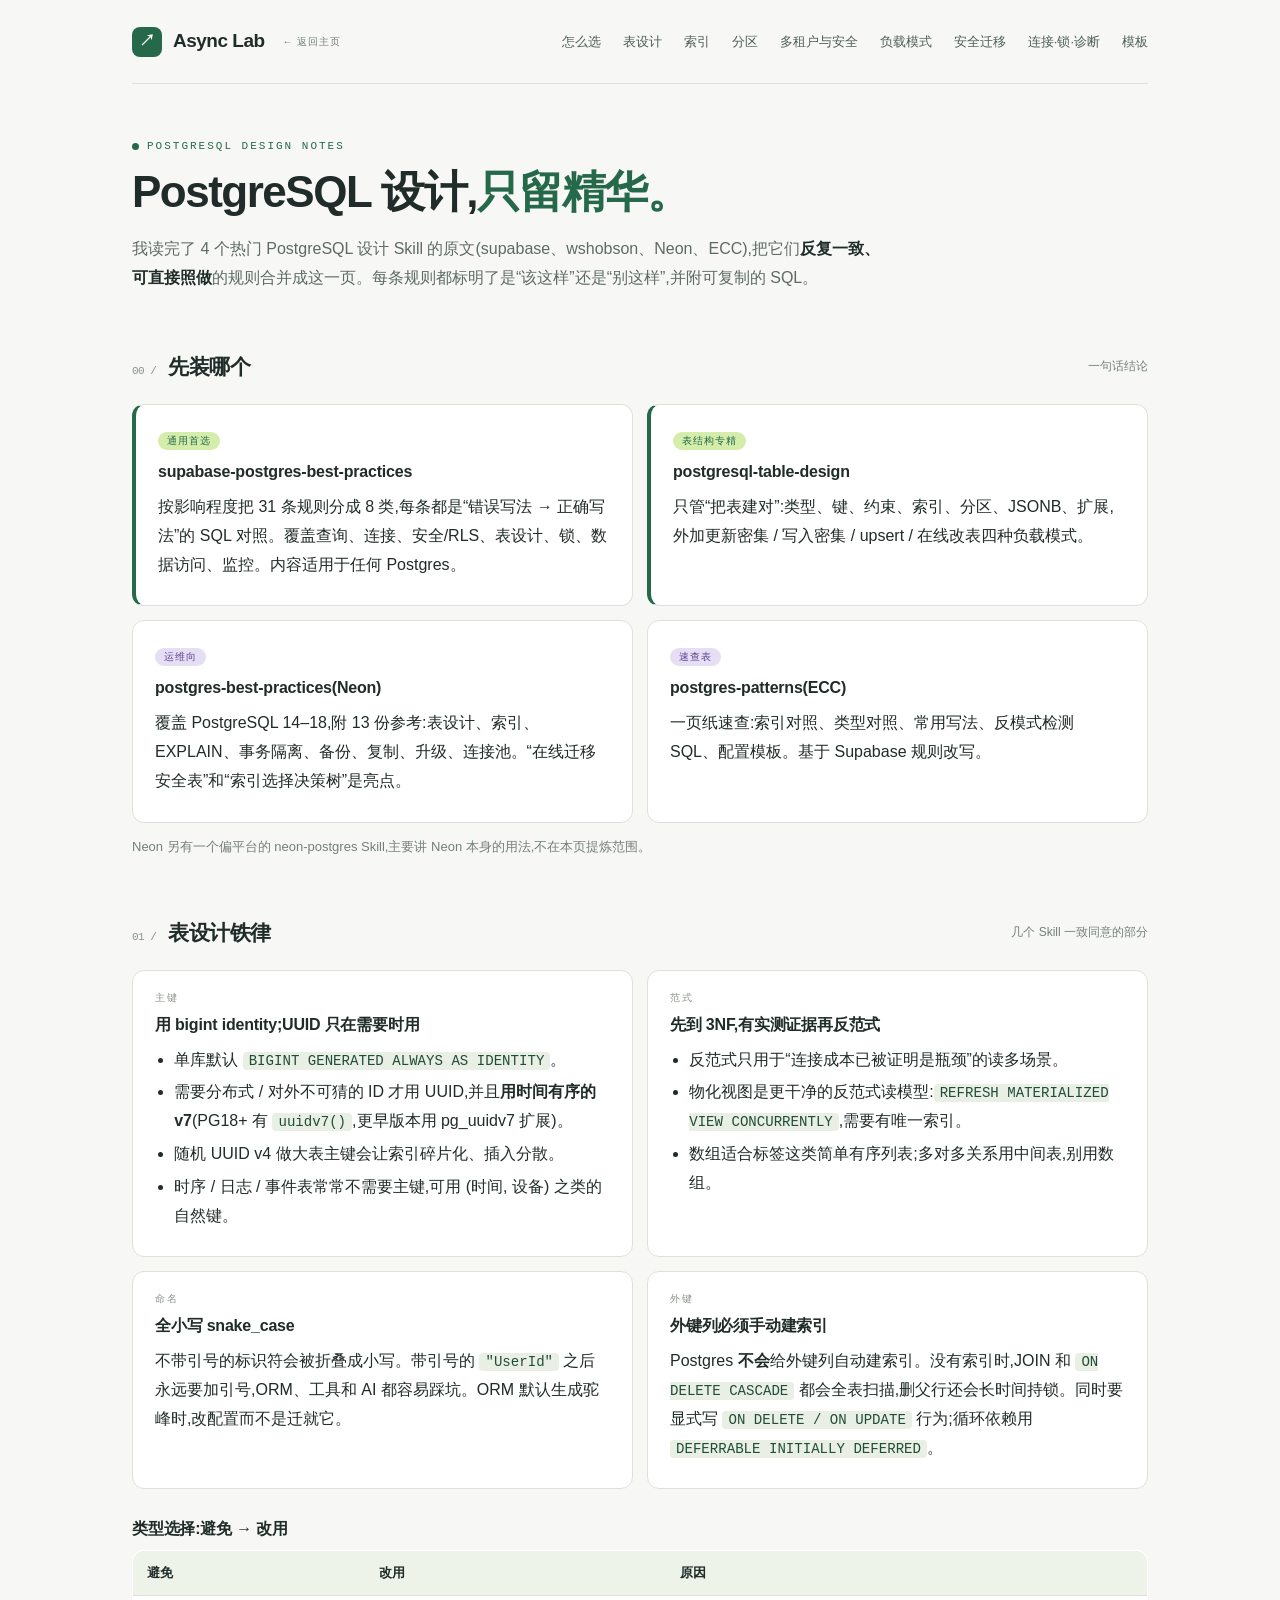
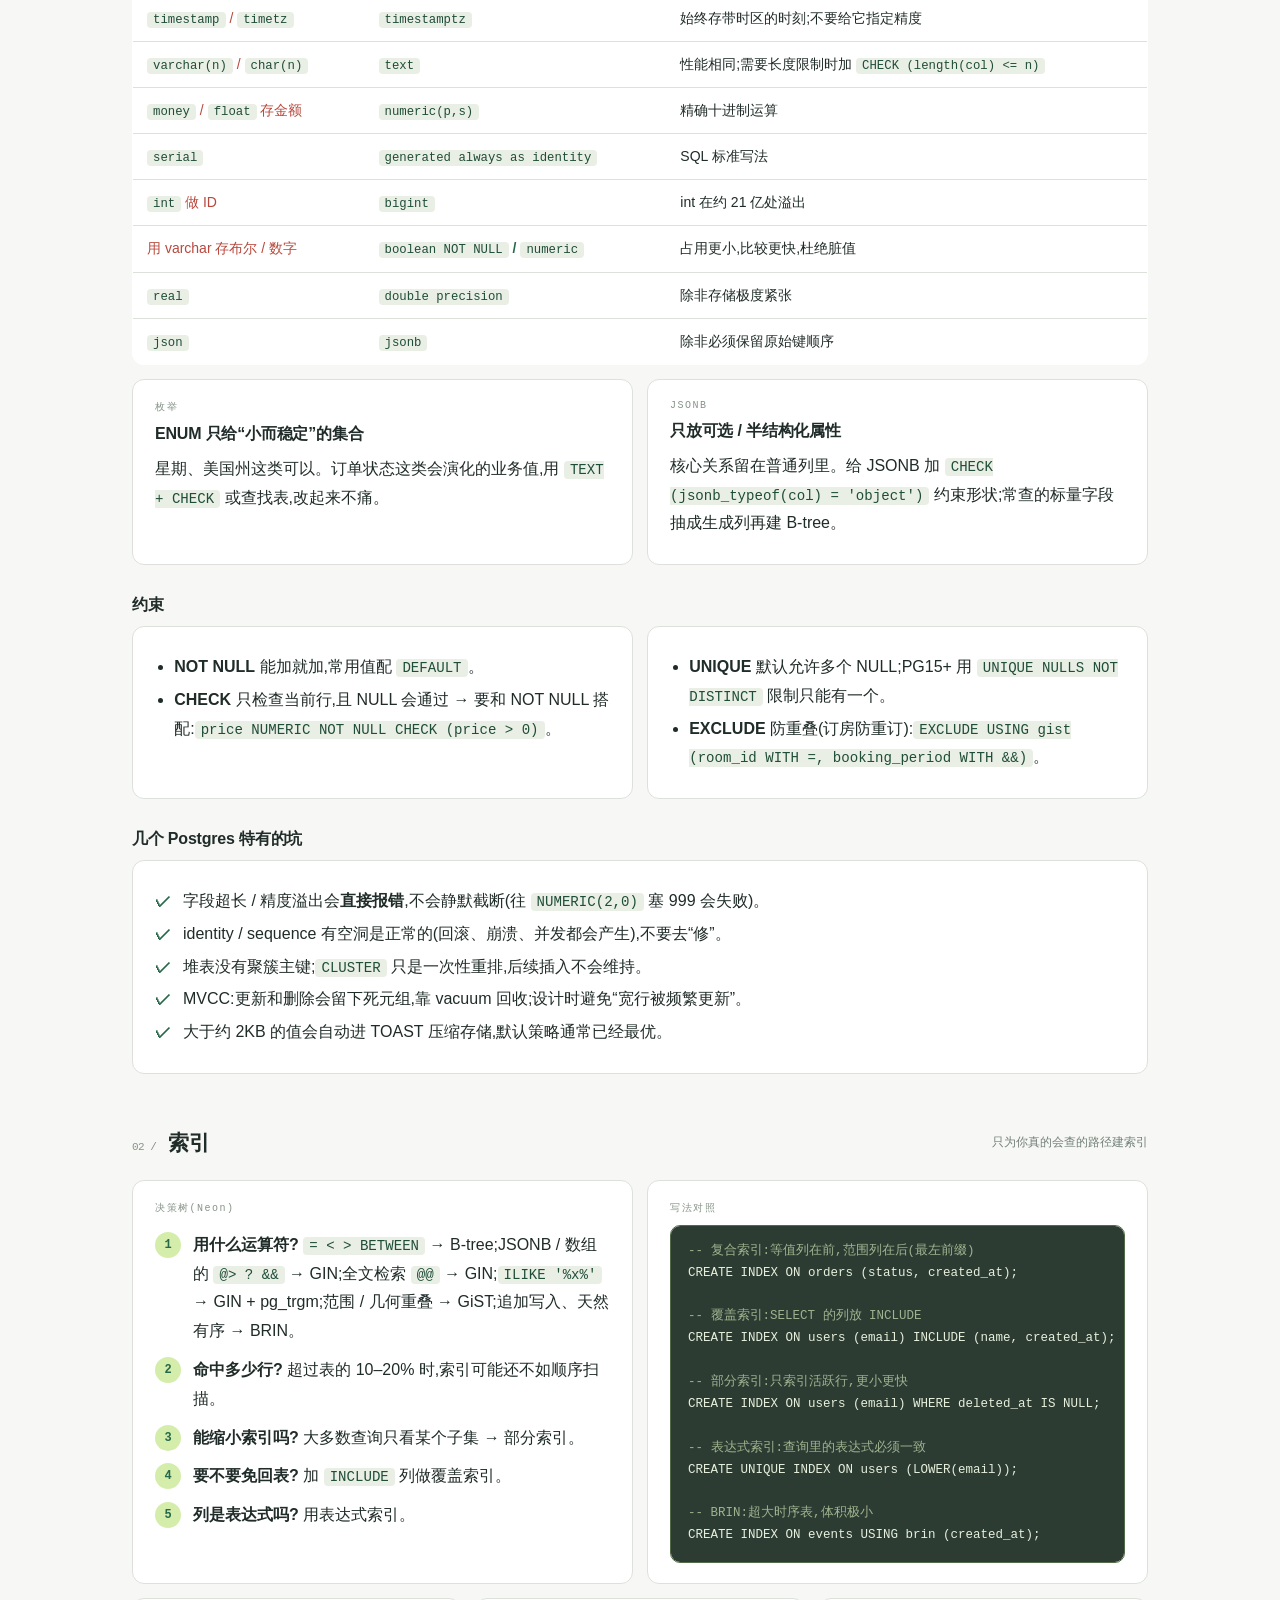
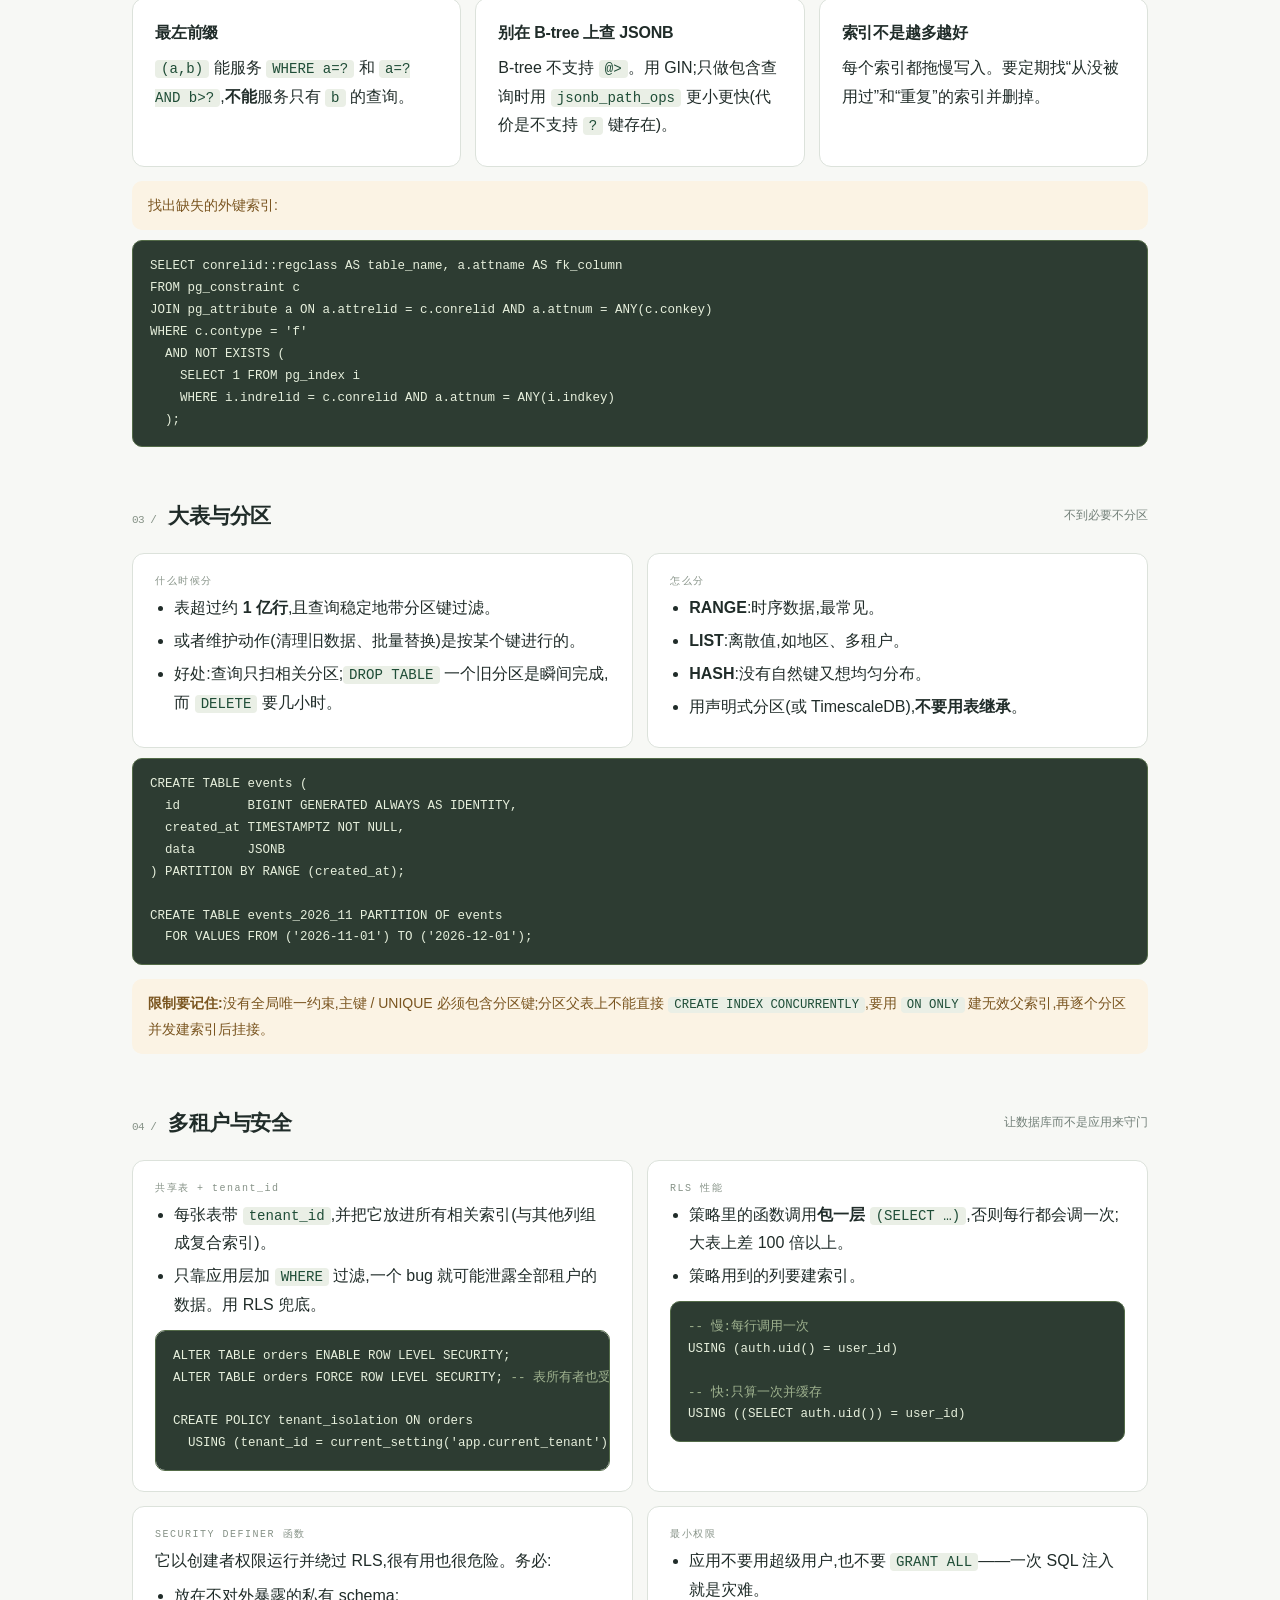
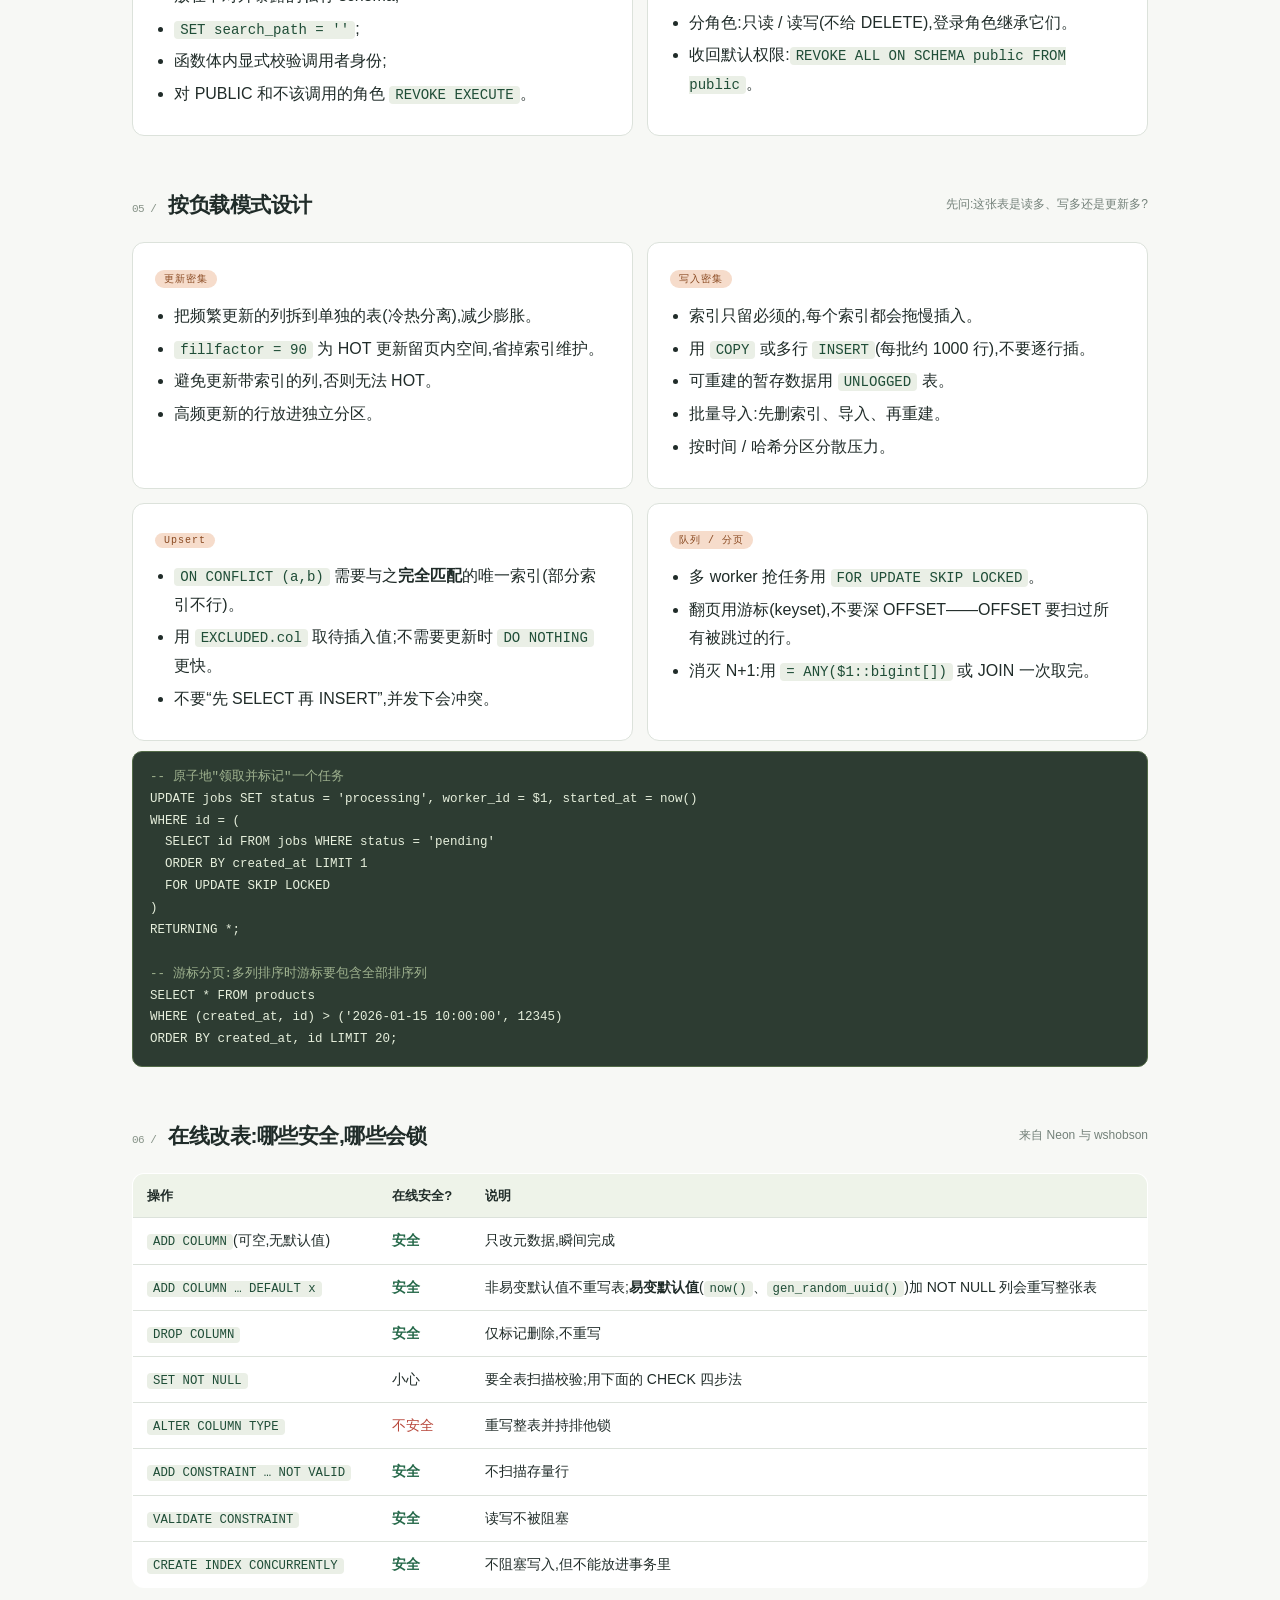
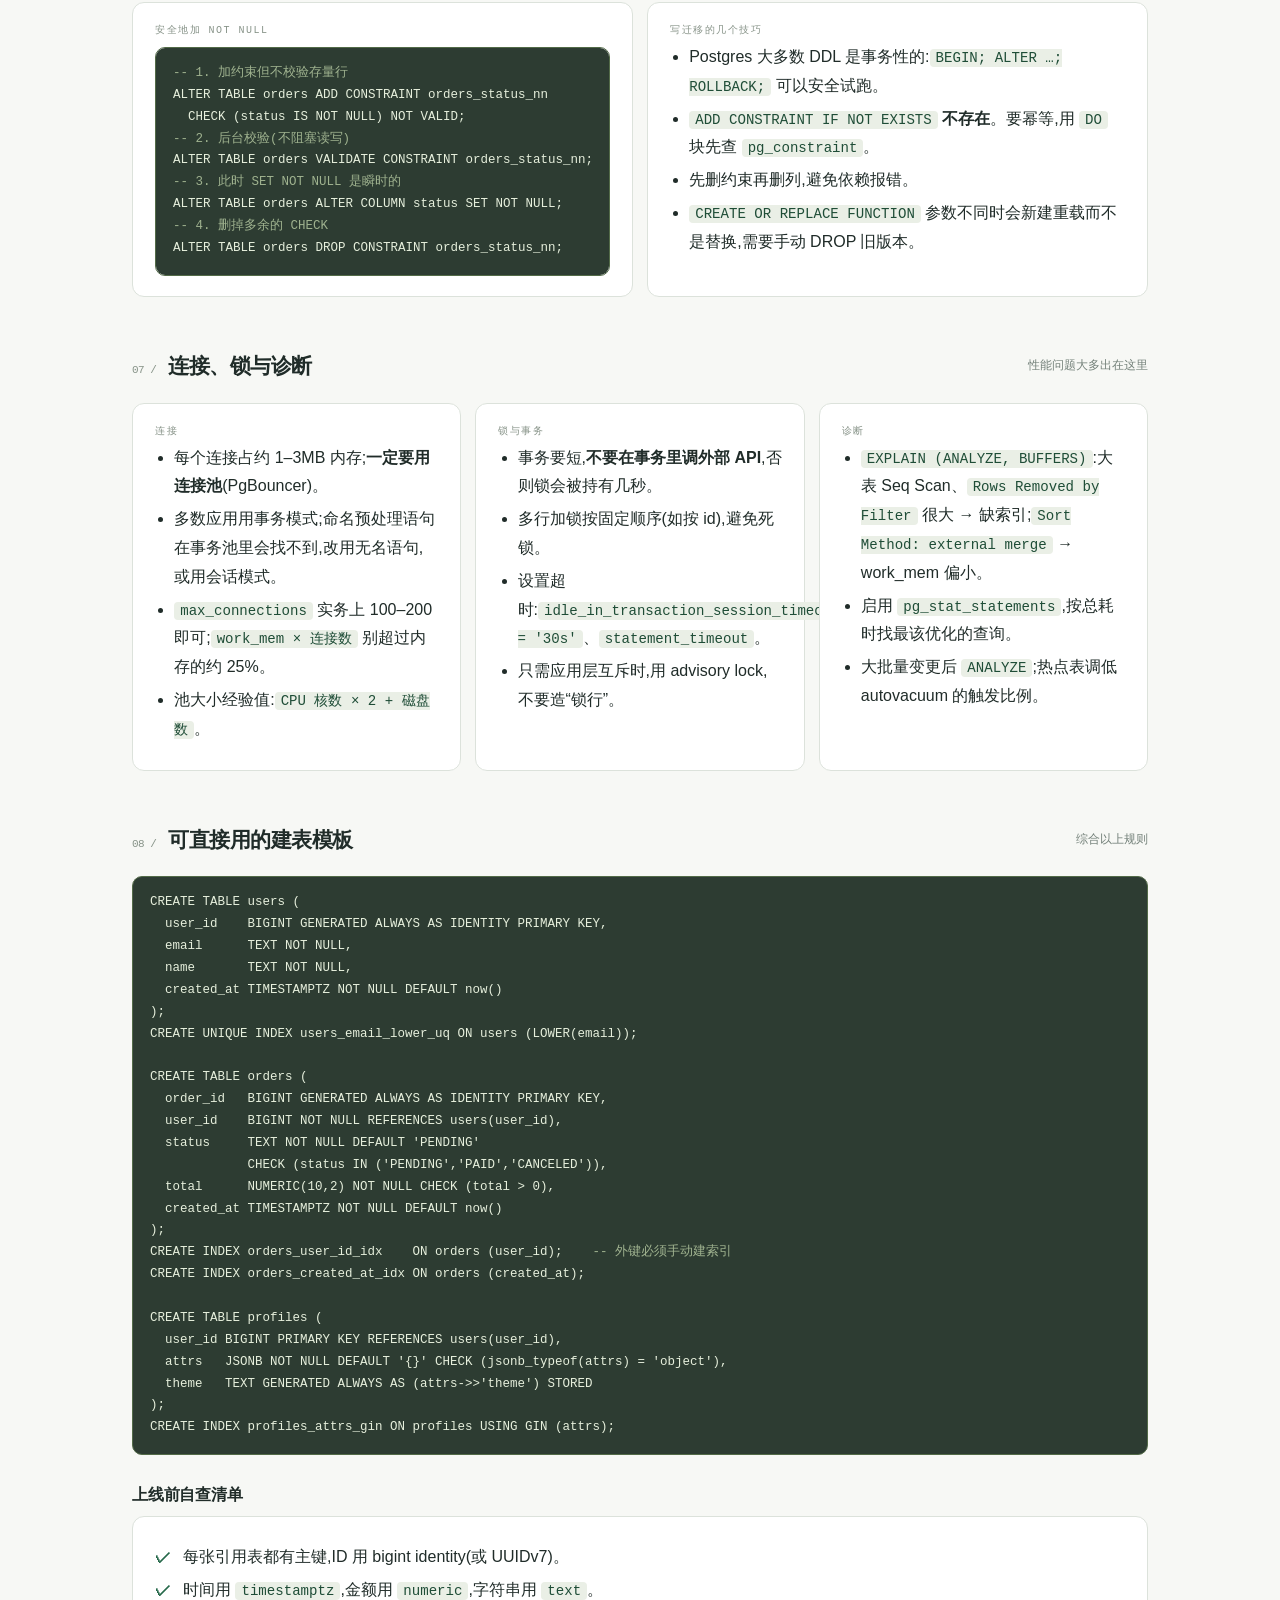
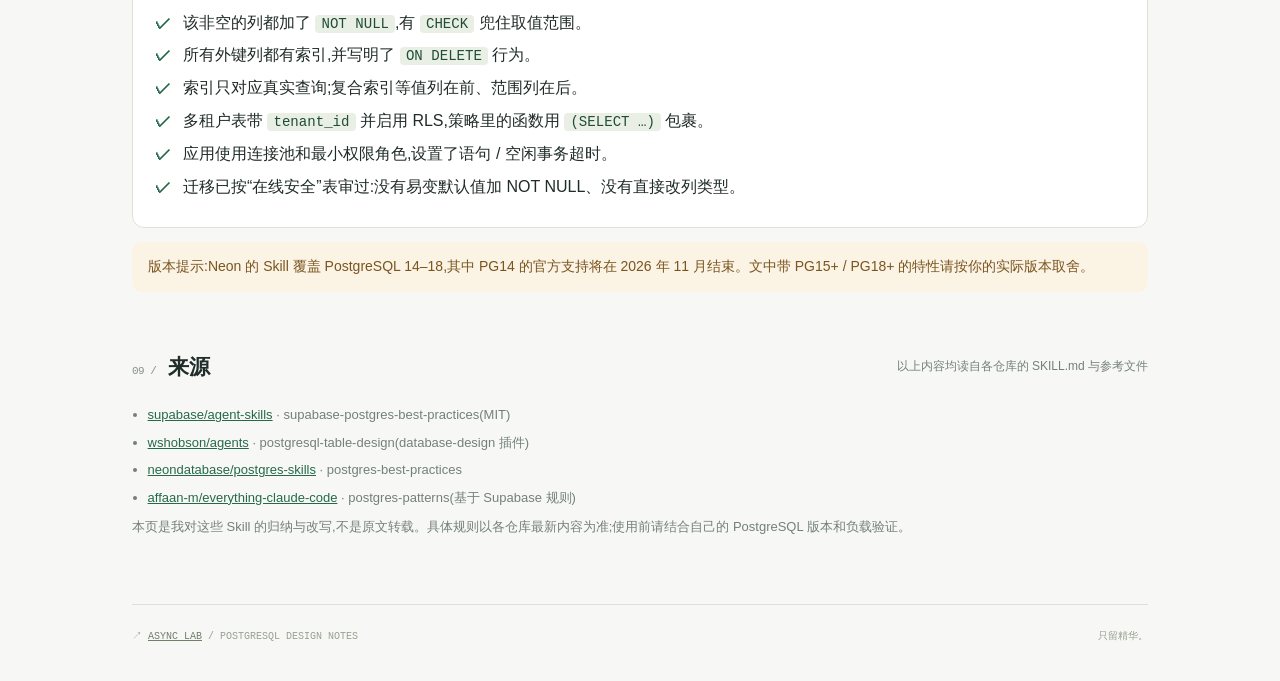
==== postgres-skills/index.html @ 3bff87a0 "Add PostgreSQL design notes page New static page at /postgres-skills/ distilling the rules from popu" ====
<!DOCTYPE html>
<html lang="zh-CN">
<head>
<meta charset="UTF-8"><meta name="viewport" content="width=device-width,initial-scale=1">
<title>PostgreSQL 设计精华 — 从 4 个热门 Skill 里提炼</title>
<meta name="description" content="读完 supabase、wshobson、Neon、ECC 的 PostgreSQL 设计 Skill 原文后提炼的精华:类型、键、约束、索引、分区、多租户、安全迁移与诊断。">
<style>
:root{--bg:#f7f8f5;--ink:#202c29;--muted:#738079;--line:#dce2db;--green:#26694a;--lime:#d5edaa;--orange:#d7814f;--purple:#9275c1;--red:#b8483c;--card:#fff;--code:#2d3c32;--mono:ui-monospace,SFMono-Regular,Consolas,monospace}
*{box-sizing:border-box}
html{scroll-behavior:smooth}
body{margin:0;background:var(--bg);color:var(--ink);font-family:Inter,-apple-system,BlinkMacSystemFont,"PingFang SC","Microsoft YaHei",sans-serif;line-height:1.8}
a{color:inherit}
.shell{max-width:1080px;margin:auto;padding:0 32px}
header{height:84px;display:flex;align-items:center;justify-content:space-between;gap:16px;border-bottom:1px solid var(--line)}
.brand{display:flex;align-items:center;gap:11px;font-size:19px;font-weight:750;letter-spacing:-.5px;text-decoration:none}
.mark{display:inline-grid;place-items:center;width:30px;height:30px;border-radius:8px;background:var(--green);color:#fff;font-size:16px}
.brand small{font-size:10px;letter-spacing:1px;color:var(--muted);font-weight:500;margin-left:7px}
nav{display:flex;gap:22px;font-size:13px;flex-wrap:wrap}
nav a{text-decoration:none;color:#4f5d56}
nav a:hover{color:var(--green)}
.hero{padding:56px 0 36px}
.eyebrow{font:11px var(--mono);letter-spacing:2px;color:var(--green);display:flex;gap:8px;align-items:center}
.dot{width:7px;height:7px;border-radius:50%;background:var(--green)}
h1{font-size:44px;line-height:1.2;letter-spacing:-1.5px;margin:14px 0 16px}
h1 em{font-style:normal;color:var(--green)}
.lead{max-width:760px;color:#5d6b63;font-size:16px;margin:0}
.lead strong{color:var(--ink)}
section{padding:20px 0 30px;scroll-margin-top:20px}
.section-head{display:flex;align-items:center;justify-content:space-between;gap:15px;margin-bottom:18px;flex-wrap:wrap}
.section-head h2{font-size:21px;letter-spacing:-.5px;margin:0}
.section-head h2 span{font:11px var(--mono);color:#879388;margin-right:12px}
.section-head>span{color:var(--muted);font-size:12px}
h3{font-size:16px;margin:0 0 6px;letter-spacing:-.2px}
p{margin:6px 0}
ul{margin:6px 0;padding-left:1.2em}
li{margin:4px 0}
code{font:0.88em var(--mono);background:#eaefe6;padding:1px 6px;border-radius:4px;color:#1f4d37}
pre{margin:10px 0 0;padding:15px 17px;background:var(--code);color:#e6efdc;border-radius:10px;overflow-x:auto;font:12.5px/1.75 var(--mono);border:1px solid #536b48}
pre code{background:none;color:inherit;padding:0;font:inherit}
pre .c{color:#9fb28f}
.grid{display:grid;gap:14px}
.g2{grid-template-columns:repeat(2,minmax(0,1fr))}
.g3{grid-template-columns:repeat(3,minmax(0,1fr))}
.card{background:var(--card);border:1px solid var(--line);border-radius:12px;padding:20px 22px;min-width:0}
.card.pick{border-left:4px solid var(--green)}
.tag{display:inline-block;font:10px var(--mono);letter-spacing:1px;color:var(--green);background:var(--lime);padding:2px 9px;border-radius:99px;margin-bottom:8px}
.tag.warn{background:#f6dccb;color:#8a4a22}
.tag.violet{background:#e6def4;color:#5d4590}
.idx{font:10px var(--mono);letter-spacing:1.5px;color:#879388;display:block;margin-bottom:6px}
.takeaway{background:var(--green);color:#f1f8e8;border-radius:12px;padding:20px 24px;margin-top:16px}
.takeaway strong{color:var(--lime)}
.takeaway p{margin:4px 0 0}
.scroll{overflow-x:auto}
table{width:100%;border-collapse:collapse;font-size:14px;background:var(--card);border:1px solid var(--line);border-radius:12px;overflow:hidden}
th,td{padding:10px 14px;text-align:left;border-bottom:1px solid var(--line);vertical-align:top}
th{background:#eef3e9;font-weight:600;font-size:13px}
tr:last-child td{border-bottom:none}
td.bad{color:var(--red)}
td.good{color:var(--green);font-weight:600}
.pair{display:grid;grid-template-columns:1fr 1fr;gap:12px;margin-top:8px}
.pair pre{margin:0}
.pair .bad pre{border-color:#8c4b43}
.pair .lab{font:11px var(--mono);letter-spacing:1px;margin-bottom:6px}
.pair .bad .lab{color:var(--red)}
.pair .good .lab{color:var(--green)}
.note{background:#fbf3e4;color:#7a5520;border-radius:10px;padding:12px 16px;font-size:14px;margin-top:14px}
.steps{counter-reset:s;list-style:none;padding:0}
.steps li{counter-increment:s;position:relative;padding-left:38px;margin:10px 0}
.steps li::before{content:counter(s);position:absolute;left:0;top:1px;width:26px;height:26px;border-radius:50%;background:var(--lime);color:var(--green);font:600 12px/26px var(--mono);text-align:center}
.check{list-style:none;padding:0}
.check li{padding-left:28px;position:relative}
.check li::before{content:"✓";position:absolute;left:0;color:var(--green);font-weight:700}
.src{font-size:13px;color:var(--muted)}
.src a{color:var(--green)}
footer{border-top:1px solid var(--line);margin-top:30px;padding:23px 0 36px;display:flex;justify-content:space-between;gap:16px;flex-wrap:wrap;color:#98a08e;font:10px/1.7 var(--mono)}
footer a{color:#6f7f69}
@media(max-width:820px){
  .shell{padding:0 20px}
  .g2,.g3,.pair{grid-template-columns:1fr}
  h1{font-size:32px}
  header{height:auto;padding:16px 0;flex-direction:column;align-items:flex-start}
  .brand small{display:none}
}
@media(prefers-reduced-motion:reduce){html{scroll-behavior:auto}}
</style>
</head>
<body><div class="shell">

<header>
  <a class="brand" href="../"><span class="mark">↗</span> Async Lab <small>← 返回主页</small></a>
  <nav>
    <a href="#pick">怎么选</a><a href="#schema">表设计</a><a href="#index">索引</a><a href="#big">分区</a><a href="#secure">多租户与安全</a><a href="#workload">负载模式</a><a href="#migrate">安全迁移</a><a href="#ops">连接·锁·诊断</a><a href="#template">模板</a>
  </nav>
</header>

<main>
<div class="hero">
  <div class="eyebrow"><span class="dot"></span> POSTGRESQL DESIGN NOTES</div>
  <h1>PostgreSQL 设计,<em>只留精华。</em></h1>
  <p class="lead">我读完了 4 个热门 PostgreSQL 设计 Skill 的原文(supabase、wshobson、Neon、ECC),把它们<strong>反复一致、可直接照做</strong>的规则合并成这一页。每条规则都标明了是“该这样”还是“别这样”,并附可复制的 SQL。</p>
</div>

<section id="pick">
  <div class="section-head"><h2><span>00 /</span>先装哪个</h2><span>一句话结论</span></div>
  <div class="grid g2">
    <div class="card pick"><span class="tag">通用首选</span><h3>supabase-postgres-best-practices</h3><p>按影响程度把 31 条规则分成 8 类,每条都是“错误写法 → 正确写法”的 SQL 对照。覆盖查询、连接、安全/RLS、表设计、锁、数据访问、监控。内容适用于任何 Postgres。</p></div>
    <div class="card pick"><span class="tag">表结构专精</span><h3>postgresql-table-design</h3><p>只管“把表建对”:类型、键、约束、索引、分区、JSONB、扩展,外加更新密集 / 写入密集 / upsert / 在线改表四种负载模式。</p></div>
    <div class="card"><span class="tag violet">运维向</span><h3>postgres-best-practices(Neon)</h3><p>覆盖 PostgreSQL 14–18,附 13 份参考:表设计、索引、EXPLAIN、事务隔离、备份、复制、升级、连接池。“在线迁移安全表”和“索引选择决策树”是亮点。</p></div>
    <div class="card"><span class="tag violet">速查表</span><h3>postgres-patterns(ECC)</h3><p>一页纸速查:索引对照、类型对照、常用写法、反模式检测 SQL、配置模板。基于 Supabase 规则改写。</p></div>
  </div>
  <p class="src" style="margin-top:12px">Neon 另有一个偏平台的 neon-postgres Skill,主要讲 Neon 本身的用法,不在本页提炼范围。</p>
</section>

<section id="schema">
  <div class="section-head"><h2><span>01 /</span>表设计铁律</h2><span>几个 Skill 一致同意的部分</span></div>

  <div class="grid g2">
    <div class="card"><span class="idx">主键</span><h3>用 bigint identity;UUID 只在需要时用</h3>
      <ul>
        <li>单库默认 <code>BIGINT GENERATED ALWAYS AS IDENTITY</code>。</li>
        <li>需要分布式 / 对外不可猜的 ID 才用 UUID,并且<strong>用时间有序的 v7</strong>(PG18+ 有 <code>uuidv7()</code>,更早版本用 pg_uuidv7 扩展)。</li>
        <li>随机 UUID v4 做大表主键会让索引碎片化、插入分散。</li>
        <li>时序 / 日志 / 事件表常常不需要主键,可用 (时间, 设备) 之类的自然键。</li>
      </ul></div>
    <div class="card"><span class="idx">范式</span><h3>先到 3NF,有实测证据再反范式</h3>
      <ul>
        <li>反范式只用于“连接成本已被证明是瓶颈”的读多场景。</li>
        <li>物化视图是更干净的反范式读模型:<code>REFRESH MATERIALIZED VIEW CONCURRENTLY</code>,需要有唯一索引。</li>
        <li>数组适合标签这类简单有序列表;多对多关系用中间表,别用数组。</li>
      </ul></div>
    <div class="card"><span class="idx">命名</span><h3>全小写 snake_case</h3>
      <p>不带引号的标识符会被折叠成小写。带引号的 <code>"UserId"</code> 之后永远要加引号,ORM、工具和 AI 都容易踩坑。ORM 默认生成驼峰时,改配置而不是迁就它。</p></div>
    <div class="card"><span class="idx">外键</span><h3>外键列必须手动建索引</h3>
      <p>Postgres <strong>不会</strong>给外键列自动建索引。没有索引时,JOIN 和 <code>ON DELETE CASCADE</code> 都会全表扫描,删父行还会长时间持锁。同时要显式写 <code>ON DELETE / ON UPDATE</code> 行为;循环依赖用 <code>DEFERRABLE INITIALLY DEFERRED</code>。</p></div>
  </div>

  <h3 style="margin-top:26px">类型选择:避免 → 改用</h3>
  <div class="scroll"><table>
    <thead><tr><th>避免</th><th>改用</th><th>原因</th></tr></thead>
    <tbody>
      <tr><td class="bad"><code>timestamp</code> / <code>timetz</code></td><td class="good"><code>timestamptz</code></td><td>始终存带时区的时刻;不要给它指定精度</td></tr>
      <tr><td class="bad"><code>varchar(n)</code> / <code>char(n)</code></td><td class="good"><code>text</code></td><td>性能相同;需要长度限制时加 <code>CHECK (length(col) &lt;= n)</code></td></tr>
      <tr><td class="bad"><code>money</code> / <code>float</code> 存金额</td><td class="good"><code>numeric(p,s)</code></td><td>精确十进制运算</td></tr>
      <tr><td class="bad"><code>serial</code></td><td class="good"><code>generated always as identity</code></td><td>SQL 标准写法</td></tr>
      <tr><td class="bad"><code>int</code> 做 ID</td><td class="good"><code>bigint</code></td><td>int 在约 21 亿处溢出</td></tr>
      <tr><td class="bad">用 varchar 存布尔 / 数字</td><td class="good"><code>boolean NOT NULL</code> / <code>numeric</code></td><td>占用更小,比较更快,杜绝脏值</td></tr>
      <tr><td class="bad"><code>real</code></td><td class="good"><code>double precision</code></td><td>除非存储极度紧张</td></tr>
      <tr><td class="bad"><code>json</code></td><td class="good"><code>jsonb</code></td><td>除非必须保留原始键顺序</td></tr>
    </tbody>
  </table></div>

  <div class="grid g2" style="margin-top:14px">
    <div class="card"><span class="idx">枚举</span><h3>ENUM 只给“小而稳定”的集合</h3><p>星期、美国州这类可以。订单状态这类会演化的业务值,用 <code>TEXT + CHECK</code> 或查找表,改起来不痛。</p></div>
    <div class="card"><span class="idx">JSONB</span><h3>只放可选 / 半结构化属性</h3><p>核心关系留在普通列里。给 JSONB 加 <code>CHECK (jsonb_typeof(col) = 'object')</code> 约束形状;常查的标量字段抽成生成列再建 B-tree。</p></div>
  </div>

  <h3 style="margin-top:26px">约束</h3>
  <div class="grid g2">
    <div class="card"><ul>
      <li><strong>NOT NULL</strong> 能加就加,常用值配 <code>DEFAULT</code>。</li>
      <li><strong>CHECK</strong> 只检查当前行,且 NULL 会通过 → 要和 NOT NULL 搭配:<code>price NUMERIC NOT NULL CHECK (price &gt; 0)</code>。</li>
    </ul></div>
    <div class="card"><ul>
      <li><strong>UNIQUE</strong> 默认允许多个 NULL;PG15+ 用 <code>UNIQUE NULLS NOT DISTINCT</code> 限制只能有一个。</li>
      <li><strong>EXCLUDE</strong> 防重叠(订房防重订):<code>EXCLUDE USING gist (room_id WITH =, booking_period WITH &amp;&amp;)</code>。</li>
    </ul></div>
  </div>

  <h3 style="margin-top:26px">几个 Postgres 特有的坑</h3>
  <div class="card"><ul class="check">
    <li>字段超长 / 精度溢出会<strong>直接报错</strong>,不会静默截断(往 <code>NUMERIC(2,0)</code> 塞 999 会失败)。</li>
    <li>identity / sequence 有空洞是正常的(回滚、崩溃、并发都会产生),不要去“修”。</li>
    <li>堆表没有聚簇主键;<code>CLUSTER</code> 只是一次性重排,后续插入不会维持。</li>
    <li>MVCC:更新和删除会留下死元组,靠 vacuum 回收;设计时避免“宽行被频繁更新”。</li>
    <li>大于约 2KB 的值会自动进 TOAST 压缩存储,默认策略通常已经最优。</li>
  </ul></div>
</section>

<section id="index">
  <div class="section-head"><h2><span>02 /</span>索引</h2><span>只为你真的会查的路径建索引</span></div>

  <div class="grid g2">
    <div class="card"><span class="idx">决策树(Neon)</span>
      <ol class="steps">
        <li><strong>用什么运算符?</strong> <code>= &lt; &gt; BETWEEN</code> → B-tree;JSONB / 数组的 <code>@&gt; ? &amp;&amp;</code> → GIN;全文检索 <code>@@</code> → GIN;<code>ILIKE '%x%'</code> → GIN + pg_trgm;范围 / 几何重叠 → GiST;追加写入、天然有序 → BRIN。</li>
        <li><strong>命中多少行?</strong> 超过表的 10–20% 时,索引可能还不如顺序扫描。</li>
        <li><strong>能缩小索引吗?</strong> 大多数查询只看某个子集 → 部分索引。</li>
        <li><strong>要不要免回表?</strong> 加 <code>INCLUDE</code> 列做覆盖索引。</li>
        <li><strong>列是表达式吗?</strong> 用表达式索引。</li>
      </ol></div>
    <div class="card"><span class="idx">写法对照</span>
<pre><code><span class="c">-- 复合索引:等值列在前,范围列在后(最左前缀)</span>
CREATE INDEX ON orders (status, created_at);

<span class="c">-- 覆盖索引:SELECT 的列放 INCLUDE</span>
CREATE INDEX ON users (email) INCLUDE (name, created_at);

<span class="c">-- 部分索引:只索引活跃行,更小更快</span>
CREATE INDEX ON users (email) WHERE deleted_at IS NULL;

<span class="c">-- 表达式索引:查询里的表达式必须一致</span>
CREATE UNIQUE INDEX ON users (LOWER(email));

<span class="c">-- BRIN:超大时序表,体积极小</span>
CREATE INDEX ON events USING brin (created_at);</code></pre></div>
  </div>

  <div class="grid g3" style="margin-top:14px">
    <div class="card"><h3>最左前缀</h3><p><code>(a,b)</code> 能服务 <code>WHERE a=?</code> 和 <code>a=? AND b&gt;?</code>,<strong>不能</strong>服务只有 <code>b</code> 的查询。</p></div>
    <div class="card"><h3>别在 B-tree 上查 JSONB</h3><p>B-tree 不支持 <code>@&gt;</code>。用 GIN;只做包含查询时用 <code>jsonb_path_ops</code> 更小更快(代价是不支持 <code>?</code> 键存在)。</p></div>
    <div class="card"><h3>索引不是越多越好</h3><p>每个索引都拖慢写入。要定期找“从没被用过”和“重复”的索引并删掉。</p></div>
  </div>

  <p class="note" style="margin-top:14px">找出缺失的外键索引:</p>
<pre><code>SELECT conrelid::regclass AS table_name, a.attname AS fk_column
FROM pg_constraint c
JOIN pg_attribute a ON a.attrelid = c.conrelid AND a.attnum = ANY(c.conkey)
WHERE c.contype = 'f'
  AND NOT EXISTS (
    SELECT 1 FROM pg_index i
    WHERE i.indrelid = c.conrelid AND a.attnum = ANY(i.indkey)
  );</code></pre>
</section>

<section id="big">
  <div class="section-head"><h2><span>03 /</span>大表与分区</h2><span>不到必要不分区</span></div>
  <div class="grid g2">
    <div class="card"><span class="idx">什么时候分</span><ul>
      <li>表超过约 <strong>1 亿行</strong>,且查询稳定地带分区键过滤。</li>
      <li>或者维护动作(清理旧数据、批量替换)是按某个键进行的。</li>
      <li>好处:查询只扫相关分区;<code>DROP TABLE</code> 一个旧分区是瞬间完成,而 <code>DELETE</code> 要几小时。</li>
    </ul></div>
    <div class="card"><span class="idx">怎么分</span><ul>
      <li><strong>RANGE</strong>:时序数据,最常见。</li>
      <li><strong>LIST</strong>:离散值,如地区、多租户。</li>
      <li><strong>HASH</strong>:没有自然键又想均匀分布。</li>
      <li>用声明式分区(或 TimescaleDB),<strong>不要用表继承</strong>。</li>
    </ul></div>
  </div>
<pre><code>CREATE TABLE events (
  id         BIGINT GENERATED ALWAYS AS IDENTITY,
  created_at TIMESTAMPTZ NOT NULL,
  data       JSONB
) PARTITION BY RANGE (created_at);

CREATE TABLE events_2026_11 PARTITION OF events
  FOR VALUES FROM ('2026-11-01') TO ('2026-12-01');</code></pre>
  <div class="note"><strong>限制要记住:</strong>没有全局唯一约束,主键 / UNIQUE 必须包含分区键;分区父表上不能直接 <code>CREATE INDEX CONCURRENTLY</code>,要用 <code>ON ONLY</code> 建无效父索引,再逐个分区并发建索引后挂接。</div>
</section>

<section id="secure">
  <div class="section-head"><h2><span>04 /</span>多租户与安全</h2><span>让数据库而不是应用来守门</span></div>
  <div class="grid g2">
    <div class="card"><span class="idx">共享表 + tenant_id</span><ul>
      <li>每张表带 <code>tenant_id</code>,并把它放进所有相关索引(与其他列组成复合索引)。</li>
      <li>只靠应用层加 <code>WHERE</code> 过滤,一个 bug 就可能泄露全部租户的数据。用 RLS 兜底。</li>
    </ul>
<pre><code>ALTER TABLE orders ENABLE ROW LEVEL SECURITY;
ALTER TABLE orders FORCE ROW LEVEL SECURITY; <span class="c">-- 表所有者也受约束</span>

CREATE POLICY tenant_isolation ON orders
  USING (tenant_id = current_setting('app.current_tenant')::int);</code></pre></div>
    <div class="card"><span class="idx">RLS 性能</span><ul>
      <li>策略里的函数调用<strong>包一层 <code>(SELECT …)</code></strong>,否则每行都会调一次;大表上差 100 倍以上。</li>
      <li>策略用到的列要建索引。</li>
    </ul>
<pre><code><span class="c">-- 慢:每行调用一次</span>
USING (auth.uid() = user_id)

<span class="c">-- 快:只算一次并缓存</span>
USING ((SELECT auth.uid()) = user_id)</code></pre></div>
  </div>

  <div class="grid g2" style="margin-top:14px">
    <div class="card"><span class="idx">SECURITY DEFINER 函数</span><p>它以创建者权限运行并绕过 RLS,很有用也很危险。务必:</p><ul>
      <li>放在不对外暴露的私有 schema;</li>
      <li><code>SET search_path = ''</code>;</li>
      <li>函数体内显式校验调用者身份;</li>
      <li>对 PUBLIC 和不该调用的角色 <code>REVOKE EXECUTE</code>。</li>
    </ul></div>
    <div class="card"><span class="idx">最小权限</span><ul>
      <li>应用不要用超级用户,也不要 <code>GRANT ALL</code>——一次 SQL 注入就是灾难。</li>
      <li>分角色:只读 / 读写(不给 DELETE),登录角色继承它们。</li>
      <li>收回默认权限:<code>REVOKE ALL ON SCHEMA public FROM public</code>。</li>
    </ul></div>
  </div>
</section>

<section id="workload">
  <div class="section-head"><h2><span>05 /</span>按负载模式设计</h2><span>先问:这张表是读多、写多还是更新多?</span></div>
  <div class="grid g2">
    <div class="card"><span class="tag warn">更新密集</span><ul>
      <li>把频繁更新的列拆到单独的表(冷热分离),减少膨胀。</li>
      <li><code>fillfactor = 90</code> 为 HOT 更新留页内空间,省掉索引维护。</li>
      <li>避免更新带索引的列,否则无法 HOT。</li>
      <li>高频更新的行放进独立分区。</li>
    </ul></div>
    <div class="card"><span class="tag warn">写入密集</span><ul>
      <li>索引只留必须的,每个索引都会拖慢插入。</li>
      <li>用 <code>COPY</code> 或多行 <code>INSERT</code>(每批约 1000 行),不要逐行插。</li>
      <li>可重建的暂存数据用 <code>UNLOGGED</code> 表。</li>
      <li>批量导入:先删索引、导入、再重建。</li>
      <li>按时间 / 哈希分区分散压力。</li>
    </ul></div>
    <div class="card"><span class="tag warn">Upsert</span><ul>
      <li><code>ON CONFLICT (a,b)</code> 需要与之<strong>完全匹配</strong>的唯一索引(部分索引不行)。</li>
      <li>用 <code>EXCLUDED.col</code> 取待插入值;不需要更新时 <code>DO NOTHING</code> 更快。</li>
      <li>不要“先 SELECT 再 INSERT”,并发下会冲突。</li>
    </ul></div>
    <div class="card"><span class="tag warn">队列 / 分页</span><ul>
      <li>多 worker 抢任务用 <code>FOR UPDATE SKIP LOCKED</code>。</li>
      <li>翻页用游标(keyset),不要深 OFFSET——OFFSET 要扫过所有被跳过的行。</li>
      <li>消灭 N+1:用 <code>= ANY($1::bigint[])</code> 或 JOIN 一次取完。</li>
    </ul></div>
  </div>
<pre><code><span class="c">-- 原子地"领取并标记"一个任务</span>
UPDATE jobs SET status = 'processing', worker_id = $1, started_at = now()
WHERE id = (
  SELECT id FROM jobs WHERE status = 'pending'
  ORDER BY created_at LIMIT 1
  FOR UPDATE SKIP LOCKED
)
RETURNING *;

<span class="c">-- 游标分页:多列排序时游标要包含全部排序列</span>
SELECT * FROM products
WHERE (created_at, id) &gt; ('2026-01-15 10:00:00', 12345)
ORDER BY created_at, id LIMIT 20;</code></pre>
</section>

<section id="migrate">
  <div class="section-head"><h2><span>06 /</span>在线改表:哪些安全,哪些会锁</h2><span>来自 Neon 与 wshobson</span></div>
  <div class="scroll"><table>
    <thead><tr><th>操作</th><th>在线安全?</th><th>说明</th></tr></thead>
    <tbody>
      <tr><td><code>ADD COLUMN</code>(可空,无默认值)</td><td class="good">安全</td><td>只改元数据,瞬间完成</td></tr>
      <tr><td><code>ADD COLUMN … DEFAULT x</code></td><td class="good">安全</td><td>非易变默认值不重写表;<strong>易变默认值</strong>(<code>now()</code>、<code>gen_random_uuid()</code>)加 NOT NULL 列会重写整张表</td></tr>
      <tr><td><code>DROP COLUMN</code></td><td class="good">安全</td><td>仅标记删除,不重写</td></tr>
      <tr><td><code>SET NOT NULL</code></td><td>小心</td><td>要全表扫描校验;用下面的 CHECK 四步法</td></tr>
      <tr><td><code>ALTER COLUMN TYPE</code></td><td class="bad">不安全</td><td>重写整表并持排他锁</td></tr>
      <tr><td><code>ADD CONSTRAINT … NOT VALID</code></td><td class="good">安全</td><td>不扫描存量行</td></tr>
      <tr><td><code>VALIDATE CONSTRAINT</code></td><td class="good">安全</td><td>读写不被阻塞</td></tr>
      <tr><td><code>CREATE INDEX CONCURRENTLY</code></td><td class="good">安全</td><td>不阻塞写入,但不能放进事务里</td></tr>
    </tbody>
  </table></div>

  <div class="grid g2" style="margin-top:14px">
    <div class="card"><span class="idx">安全地加 NOT NULL</span>
<pre><code><span class="c">-- 1. 加约束但不校验存量行</span>
ALTER TABLE orders ADD CONSTRAINT orders_status_nn
  CHECK (status IS NOT NULL) NOT VALID;
<span class="c">-- 2. 后台校验(不阻塞读写)</span>
ALTER TABLE orders VALIDATE CONSTRAINT orders_status_nn;
<span class="c">-- 3. 此时 SET NOT NULL 是瞬时的</span>
ALTER TABLE orders ALTER COLUMN status SET NOT NULL;
<span class="c">-- 4. 删掉多余的 CHECK</span>
ALTER TABLE orders DROP CONSTRAINT orders_status_nn;</code></pre></div>
    <div class="card"><span class="idx">写迁移的几个技巧</span><ul>
      <li>Postgres 大多数 DDL 是事务性的:<code>BEGIN; ALTER …; ROLLBACK;</code> 可以安全试跑。</li>
      <li><code>ADD CONSTRAINT IF NOT EXISTS</code> <strong>不存在</strong>。要幂等,用 <code>DO</code> 块先查 <code>pg_constraint</code>。</li>
      <li>先删约束再删列,避免依赖报错。</li>
      <li><code>CREATE OR REPLACE FUNCTION</code> 参数不同时会新建重载而不是替换,需要手动 DROP 旧版本。</li>
    </ul></div>
  </div>
</section>

<section id="ops">
  <div class="section-head"><h2><span>07 /</span>连接、锁与诊断</h2><span>性能问题大多出在这里</span></div>
  <div class="grid g3">
    <div class="card"><span class="idx">连接</span><ul>
      <li>每个连接占约 1–3MB 内存;<strong>一定要用连接池</strong>(PgBouncer)。</li>
      <li>多数应用用事务模式;命名预处理语句在事务池里会找不到,改用无名语句,或用会话模式。</li>
      <li><code>max_connections</code> 实务上 100–200 即可;<code>work_mem × 连接数</code> 别超过内存的约 25%。</li>
      <li>池大小经验值:<code>CPU 核数 × 2 + 磁盘数</code>。</li>
    </ul></div>
    <div class="card"><span class="idx">锁与事务</span><ul>
      <li>事务要短,<strong>不要在事务里调外部 API</strong>,否则锁会被持有几秒。</li>
      <li>多行加锁按固定顺序(如按 id),避免死锁。</li>
      <li>设置超时:<code>idle_in_transaction_session_timeout = '30s'</code>、<code>statement_timeout</code>。</li>
      <li>只需应用层互斥时,用 advisory lock,不要造“锁行”。</li>
    </ul></div>
    <div class="card"><span class="idx">诊断</span><ul>
      <li><code>EXPLAIN (ANALYZE, BUFFERS)</code>:大表 Seq Scan、<code>Rows Removed by Filter</code> 很大 → 缺索引;<code>Sort Method: external merge</code> → work_mem 偏小。</li>
      <li>启用 <code>pg_stat_statements</code>,按总耗时找最该优化的查询。</li>
      <li>大批量变更后 <code>ANALYZE</code>;热点表调低 autovacuum 的触发比例。</li>
    </ul></div>
  </div>
</section>

<section id="template">
  <div class="section-head"><h2><span>08 /</span>可直接用的建表模板</h2><span>综合以上规则</span></div>
<pre><code>CREATE TABLE users (
  user_id    BIGINT GENERATED ALWAYS AS IDENTITY PRIMARY KEY,
  email      TEXT NOT NULL,
  name       TEXT NOT NULL,
  created_at TIMESTAMPTZ NOT NULL DEFAULT now()
);
CREATE UNIQUE INDEX users_email_lower_uq ON users (LOWER(email));

CREATE TABLE orders (
  order_id   BIGINT GENERATED ALWAYS AS IDENTITY PRIMARY KEY,
  user_id    BIGINT NOT NULL REFERENCES users(user_id),
  status     TEXT NOT NULL DEFAULT 'PENDING'
             CHECK (status IN ('PENDING','PAID','CANCELED')),
  total      NUMERIC(10,2) NOT NULL CHECK (total &gt; 0),
  created_at TIMESTAMPTZ NOT NULL DEFAULT now()
);
CREATE INDEX orders_user_id_idx    ON orders (user_id);    <span class="c">-- 外键必须手动建索引</span>
CREATE INDEX orders_created_at_idx ON orders (created_at);

CREATE TABLE profiles (
  user_id BIGINT PRIMARY KEY REFERENCES users(user_id),
  attrs   JSONB NOT NULL DEFAULT '{}' CHECK (jsonb_typeof(attrs) = 'object'),
  theme   TEXT GENERATED ALWAYS AS (attrs-&gt;&gt;'theme') STORED
);
CREATE INDEX profiles_attrs_gin ON profiles USING GIN (attrs);</code></pre>

  <h3 style="margin-top:26px">上线前自查清单</h3>
  <div class="card"><ul class="check">
    <li>每张引用表都有主键,ID 用 bigint identity(或 UUIDv7)。</li>
    <li>时间用 <code>timestamptz</code>,金额用 <code>numeric</code>,字符串用 <code>text</code>。</li>
    <li>该非空的列都加了 <code>NOT NULL</code>,有 <code>CHECK</code> 兜住取值范围。</li>
    <li>所有外键列都有索引,并写明了 <code>ON DELETE</code> 行为。</li>
    <li>索引只对应真实查询;复合索引等值列在前、范围列在后。</li>
    <li>多租户表带 <code>tenant_id</code> 并启用 RLS,策略里的函数用 <code>(SELECT …)</code> 包裹。</li>
    <li>应用使用连接池和最小权限角色,设置了语句 / 空闲事务超时。</li>
    <li>迁移已按“在线安全”表审过:没有易变默认值加 NOT NULL、没有直接改列类型。</li>
  </ul></div>
  <p class="note">版本提示:Neon 的 Skill 覆盖 PostgreSQL 14–18,其中 PG14 的官方支持将在 2026 年 11 月结束。文中带 PG15+ / PG18+ 的特性请按你的实际版本取舍。</p>
</section>

<section id="sources">
  <div class="section-head"><h2><span>09 /</span>来源</h2><span>以上内容均读自各仓库的 SKILL.md 与参考文件</span></div>
  <ul class="src">
    <li><a href="https://github.com/supabase/agent-skills">supabase/agent-skills</a> · supabase-postgres-best-practices(MIT)</li>
    <li><a href="https://github.com/wshobson/agents">wshobson/agents</a> · postgresql-table-design(database-design 插件)</li>
    <li><a href="https://github.com/neondatabase/postgres-skills">neondatabase/postgres-skills</a> · postgres-best-practices</li>
    <li><a href="https://github.com/affaan-m/everything-claude-code">affaan-m/everything-claude-code</a> · postgres-patterns(基于 Supabase 规则)</li>
  </ul>
  <p class="src">本页是我对这些 Skill 的归纳与改写,不是原文转载。具体规则以各仓库最新内容为准;使用前请结合自己的 PostgreSQL 版本和负载验证。</p>
</section>
</main>

<footer><span>↗ <a href="../">ASYNC LAB</a> <span> / </span> POSTGRESQL DESIGN NOTES</span><span>只留精华。</span></footer>
</div></body>
</html>
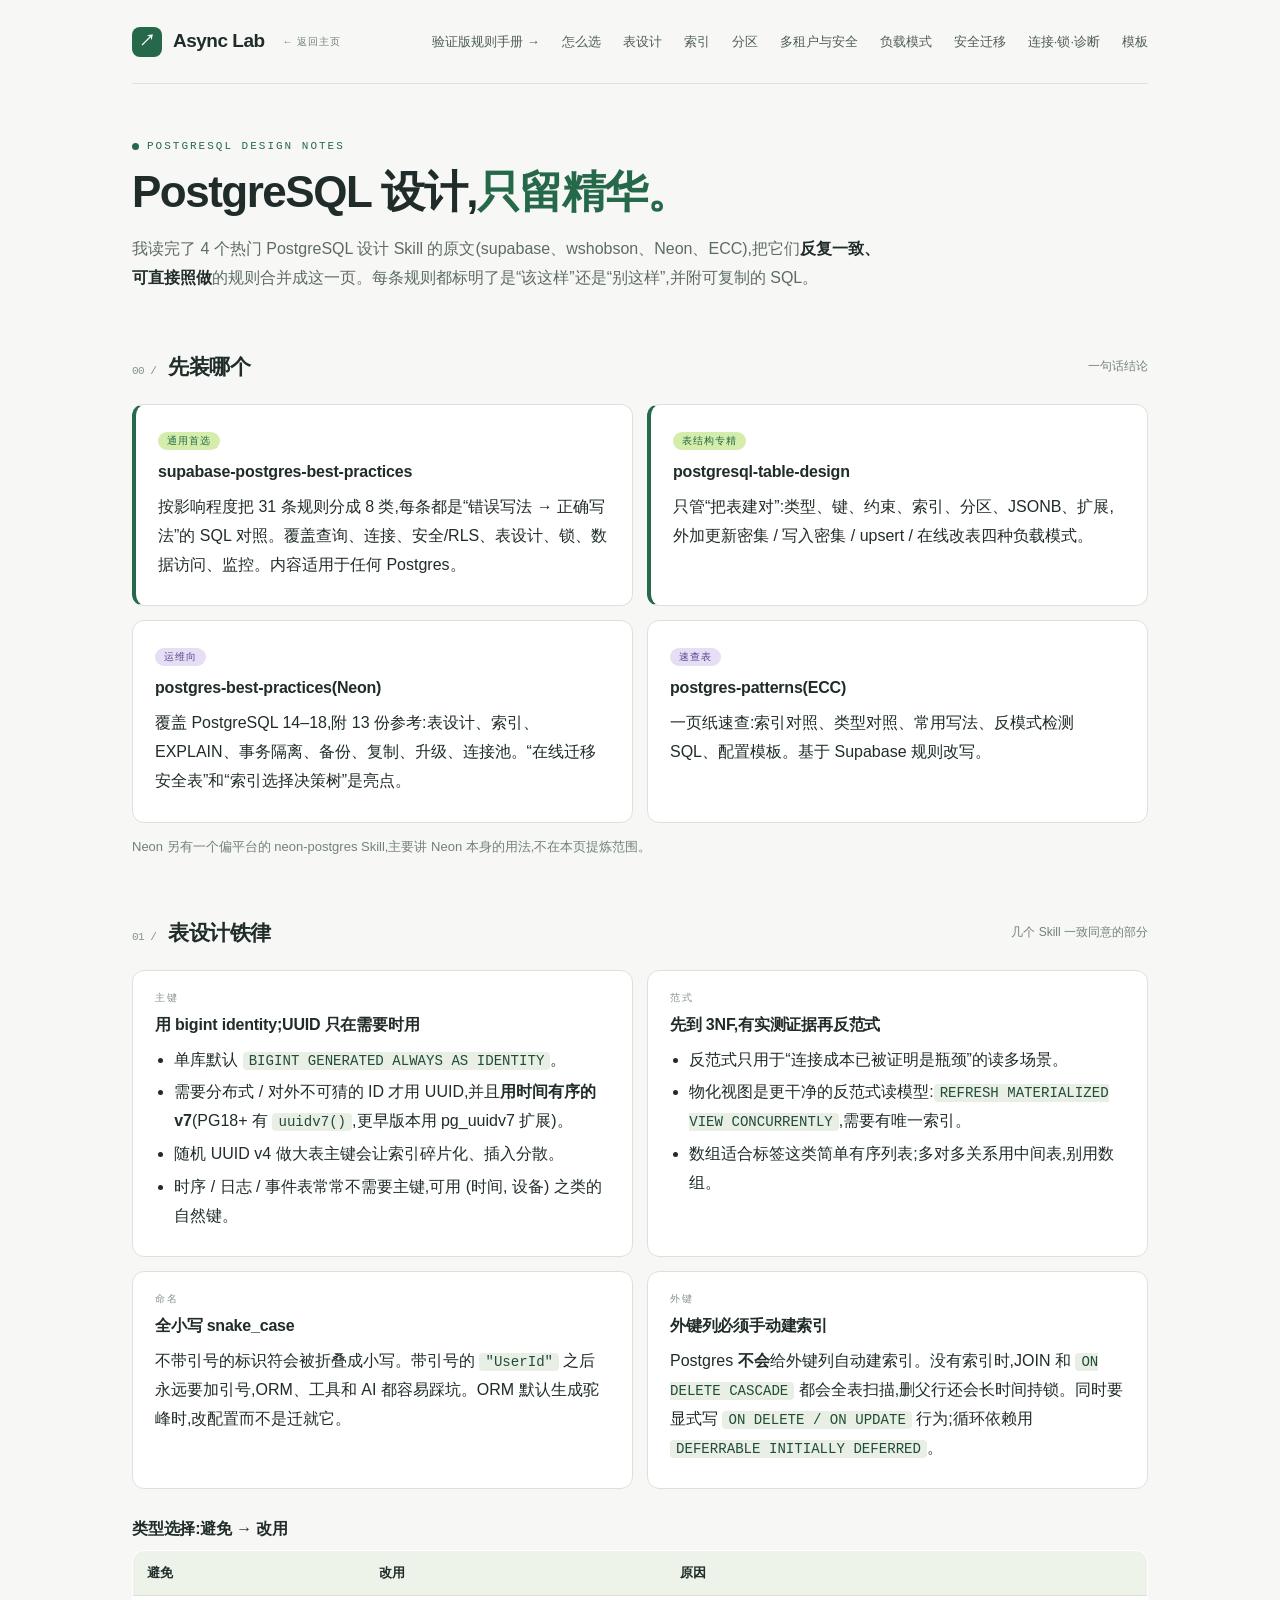
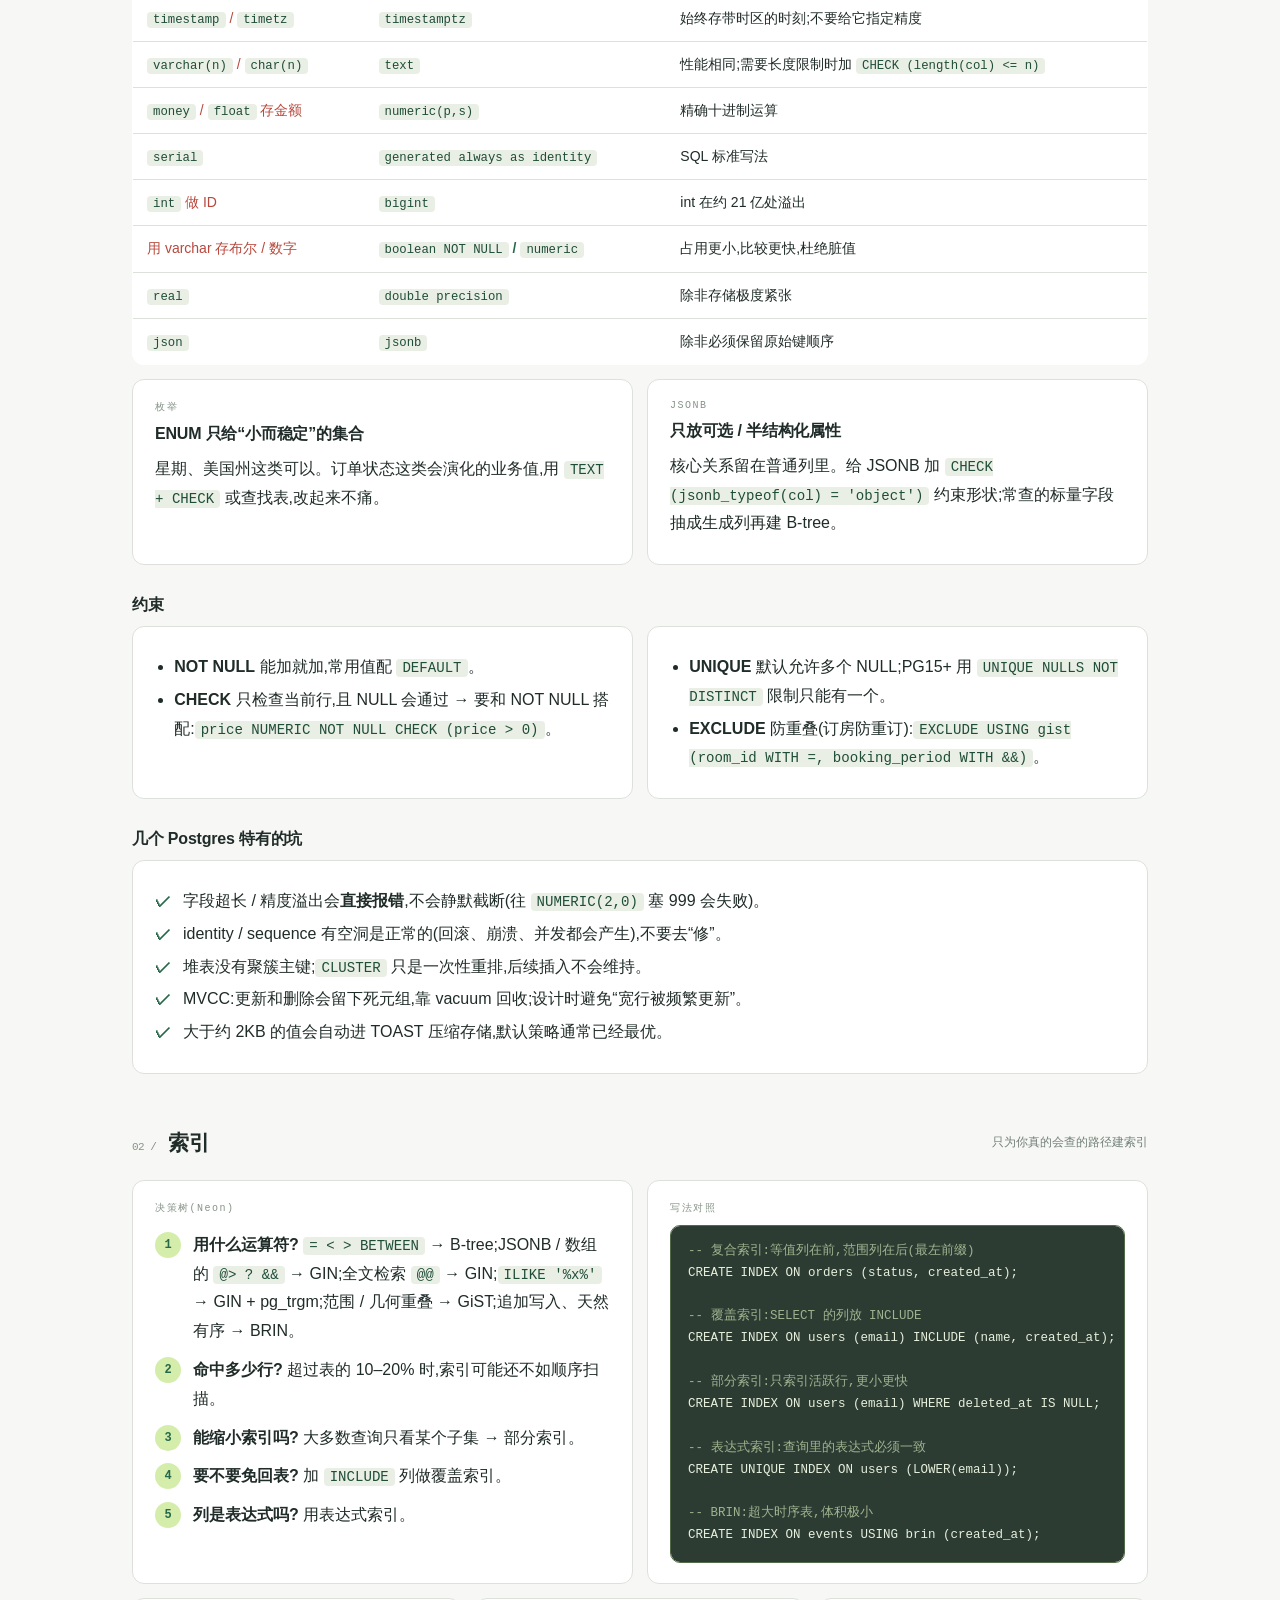
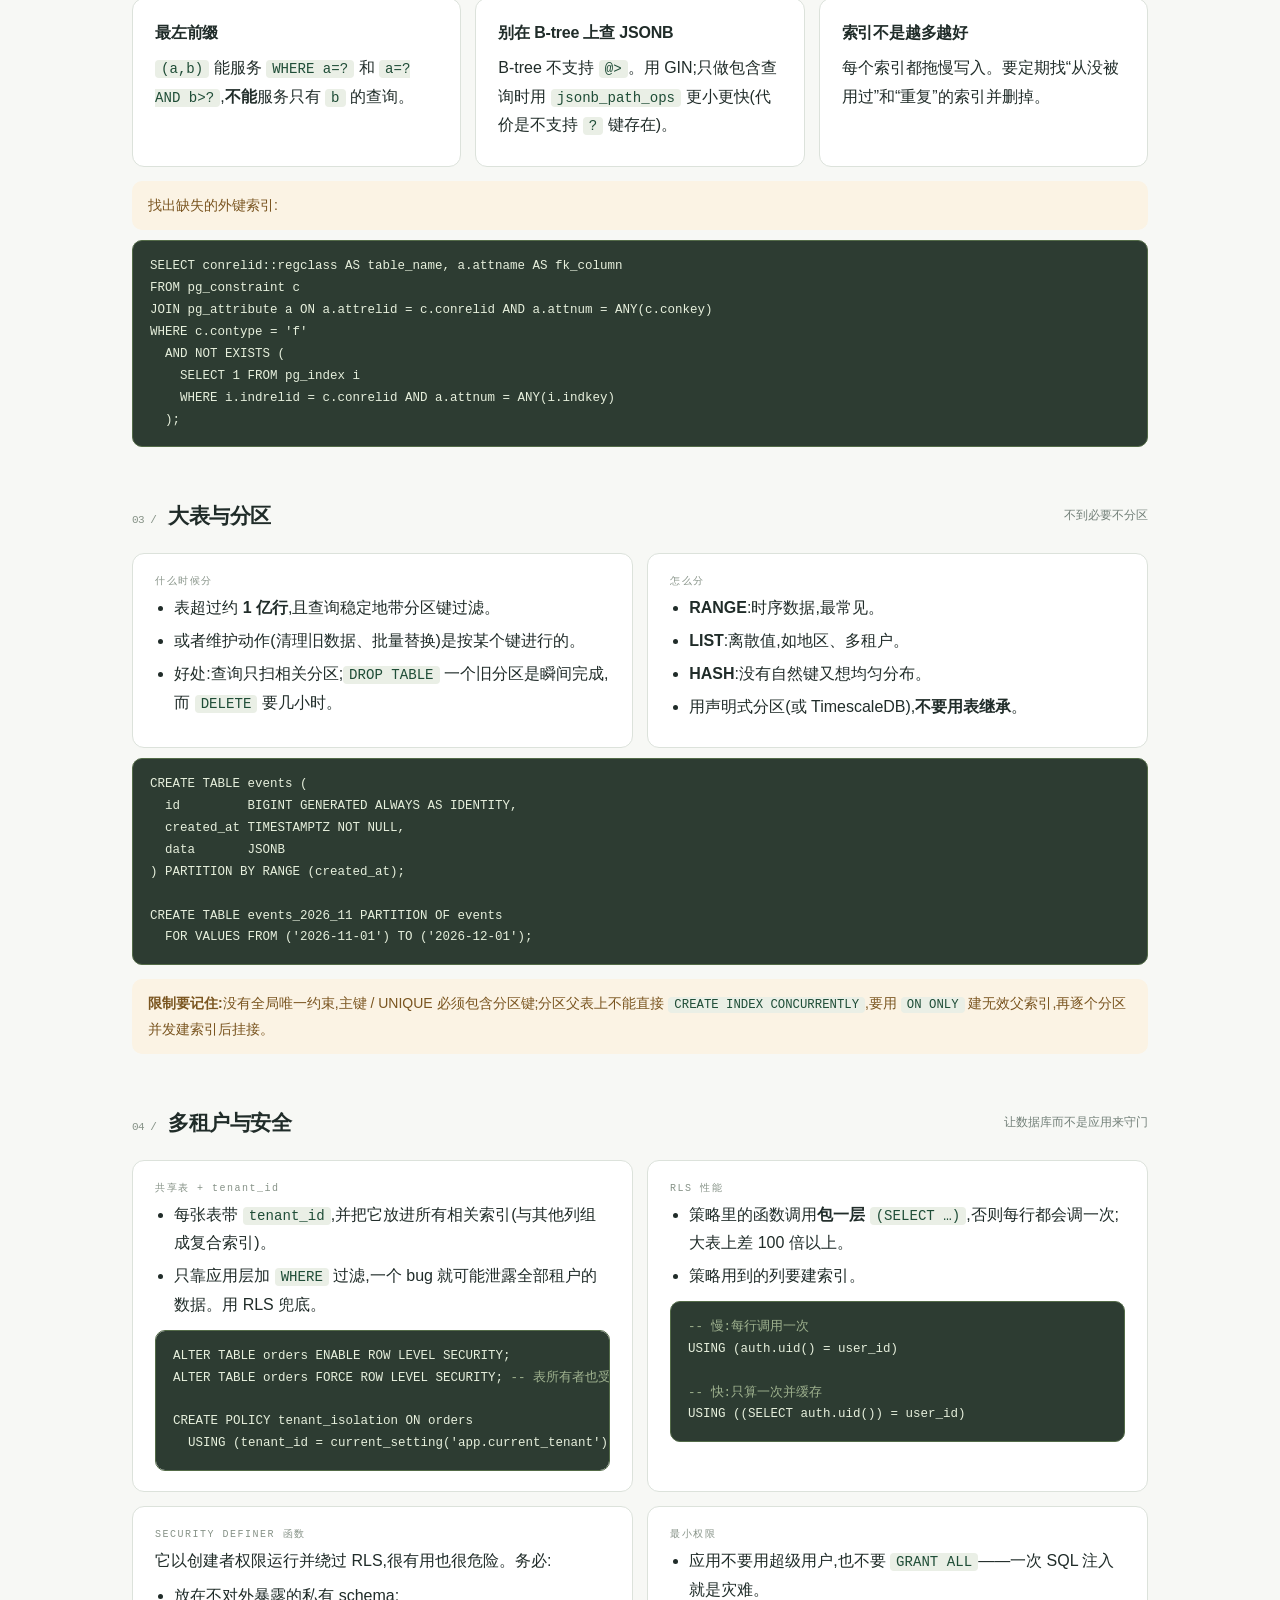
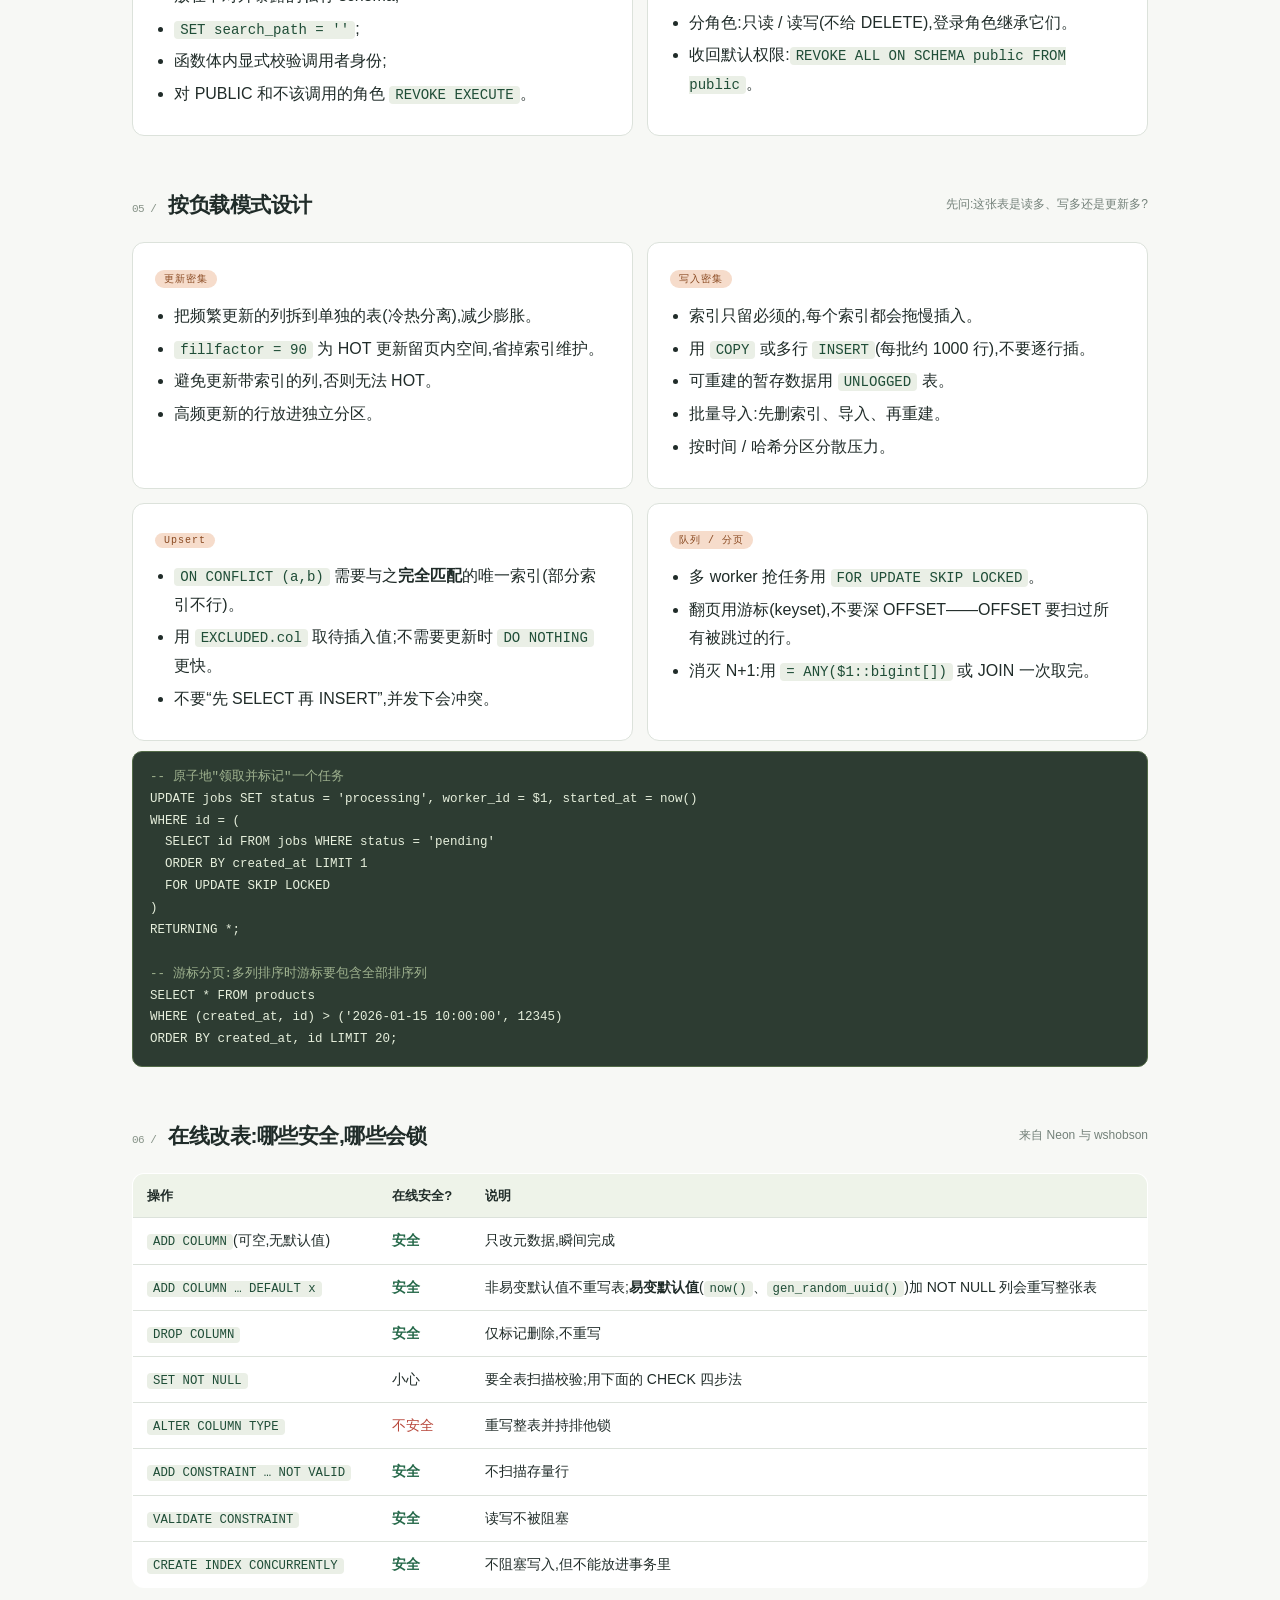
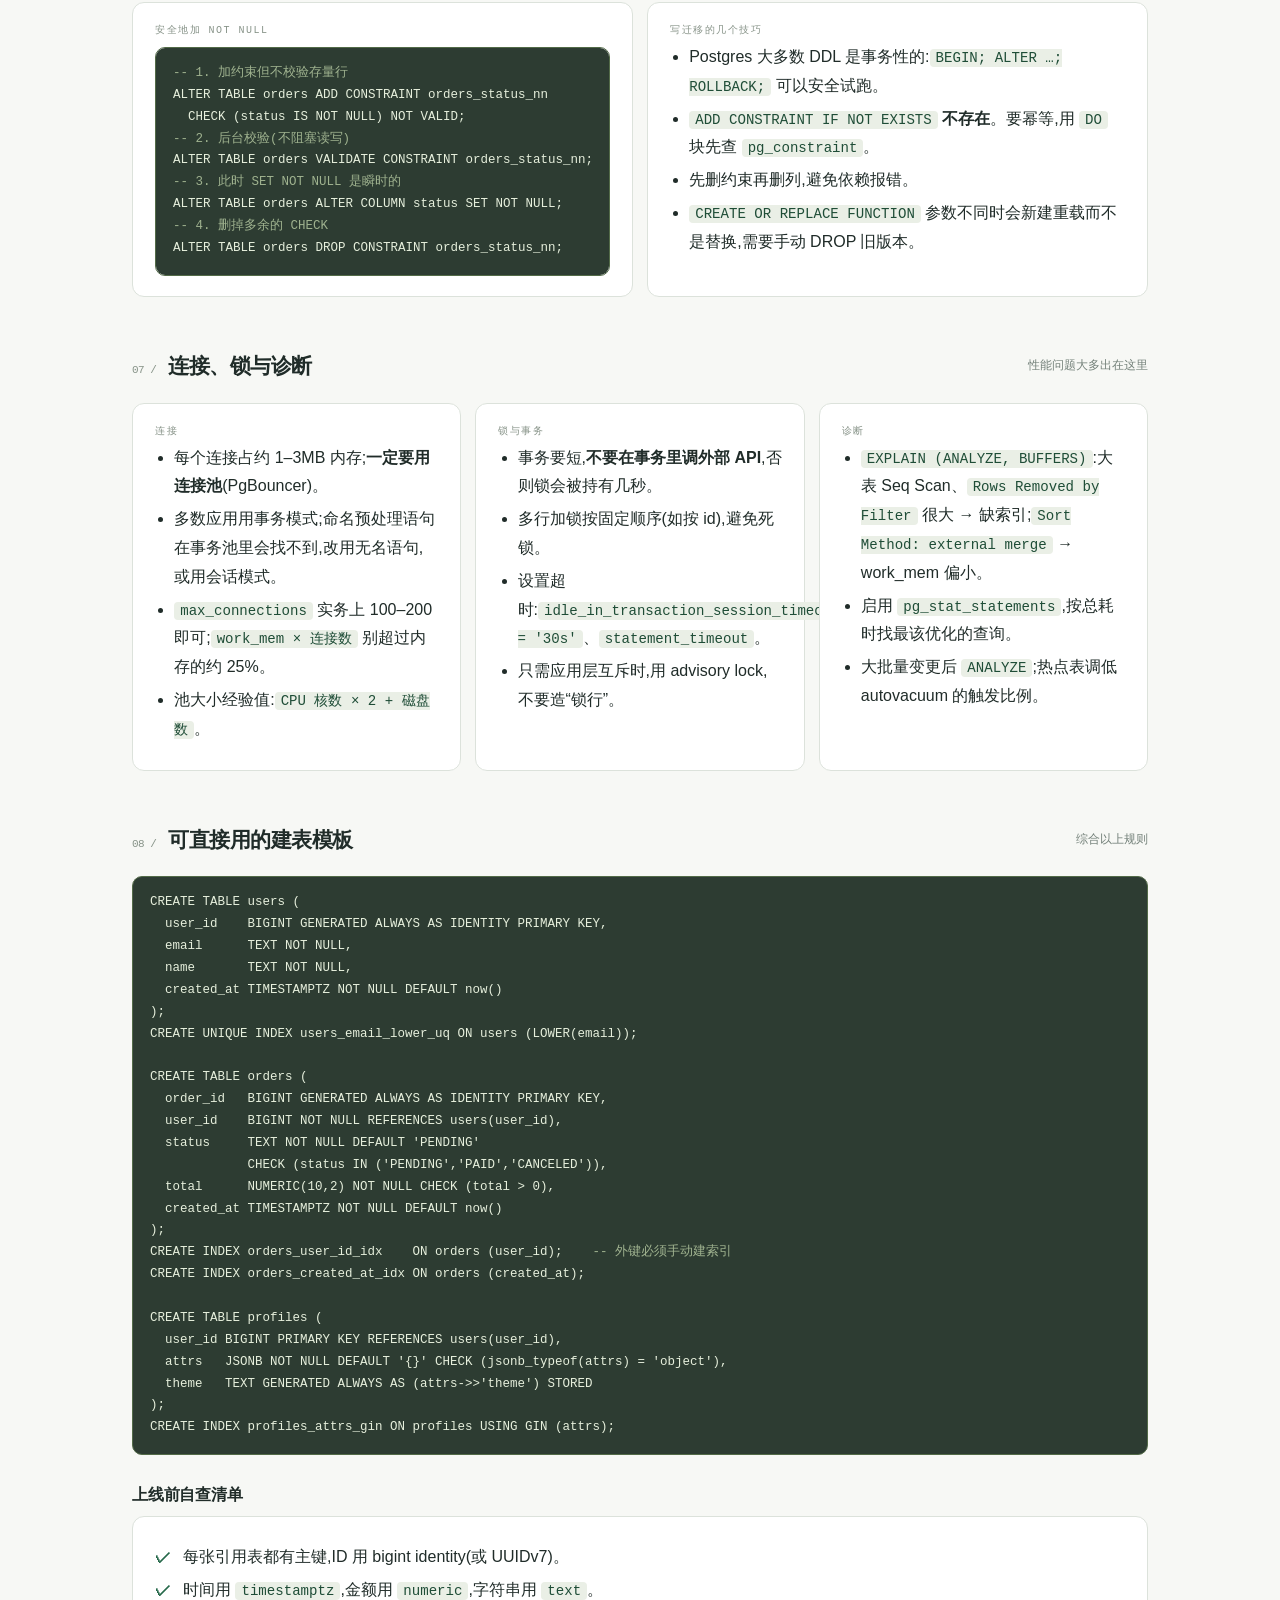
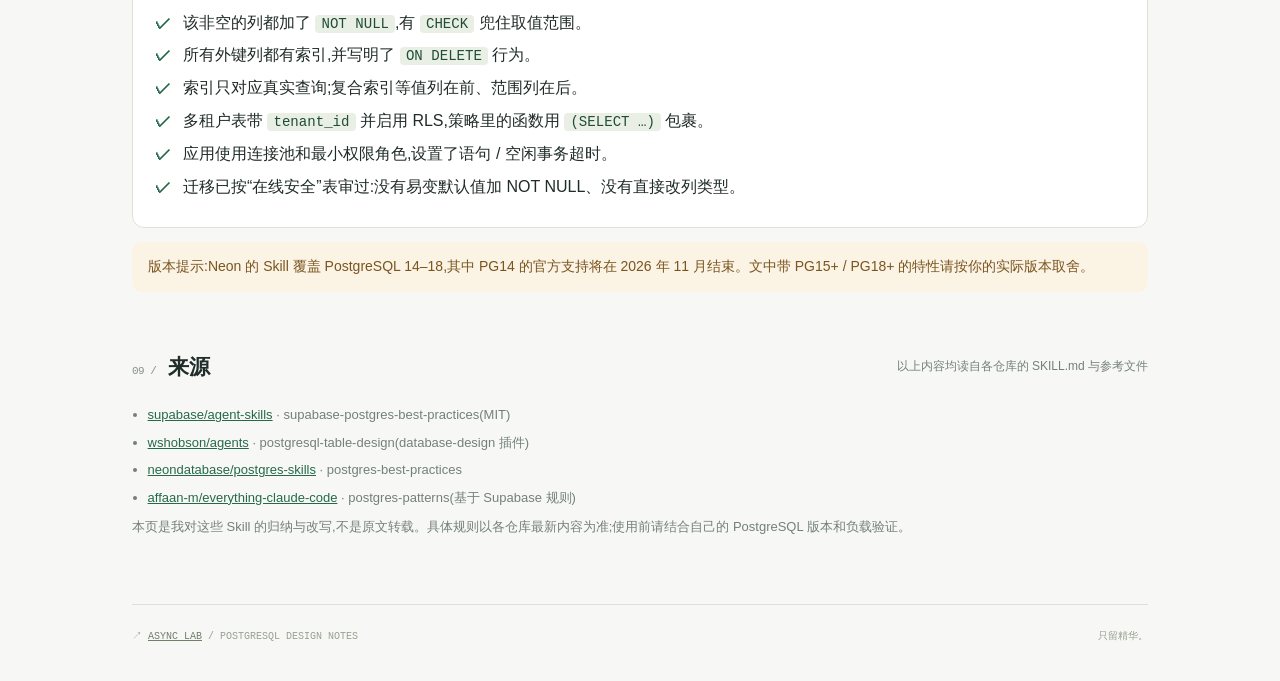
==== commit 89d4c72c: "Add verified PostgreSQL 18 table-design rulebook with reproducible lab 15 rules, each backed by offi" ====
--- a/postgres-skills/index.html
+++ b/postgres-skills/index.html
@@ -89,7 +89,7 @@
 <header>
   <a class="brand" href="../"><span class="mark">↗</span> Async Lab <small>← 返回主页</small></a>
   <nav>
-    <a href="#pick">怎么选</a><a href="#schema">表设计</a><a href="#index">索引</a><a href="#big">分区</a><a href="#secure">多租户与安全</a><a href="#workload">负载模式</a><a href="#migrate">安全迁移</a><a href="#ops">连接·锁·诊断</a><a href="#template">模板</a>
+    <a href="handbook/">验证版规则手册 →</a>    <a href="#pick">怎么选</a><a href="#schema">表设计</a><a href="#index">索引</a><a href="#big">分区</a><a href="#secure">多租户与安全</a><a href="#workload">负载模式</a><a href="#migrate">安全迁移</a><a href="#ops">连接·锁·诊断</a><a href="#template">模板</a>
   </nav>
 </header>
 
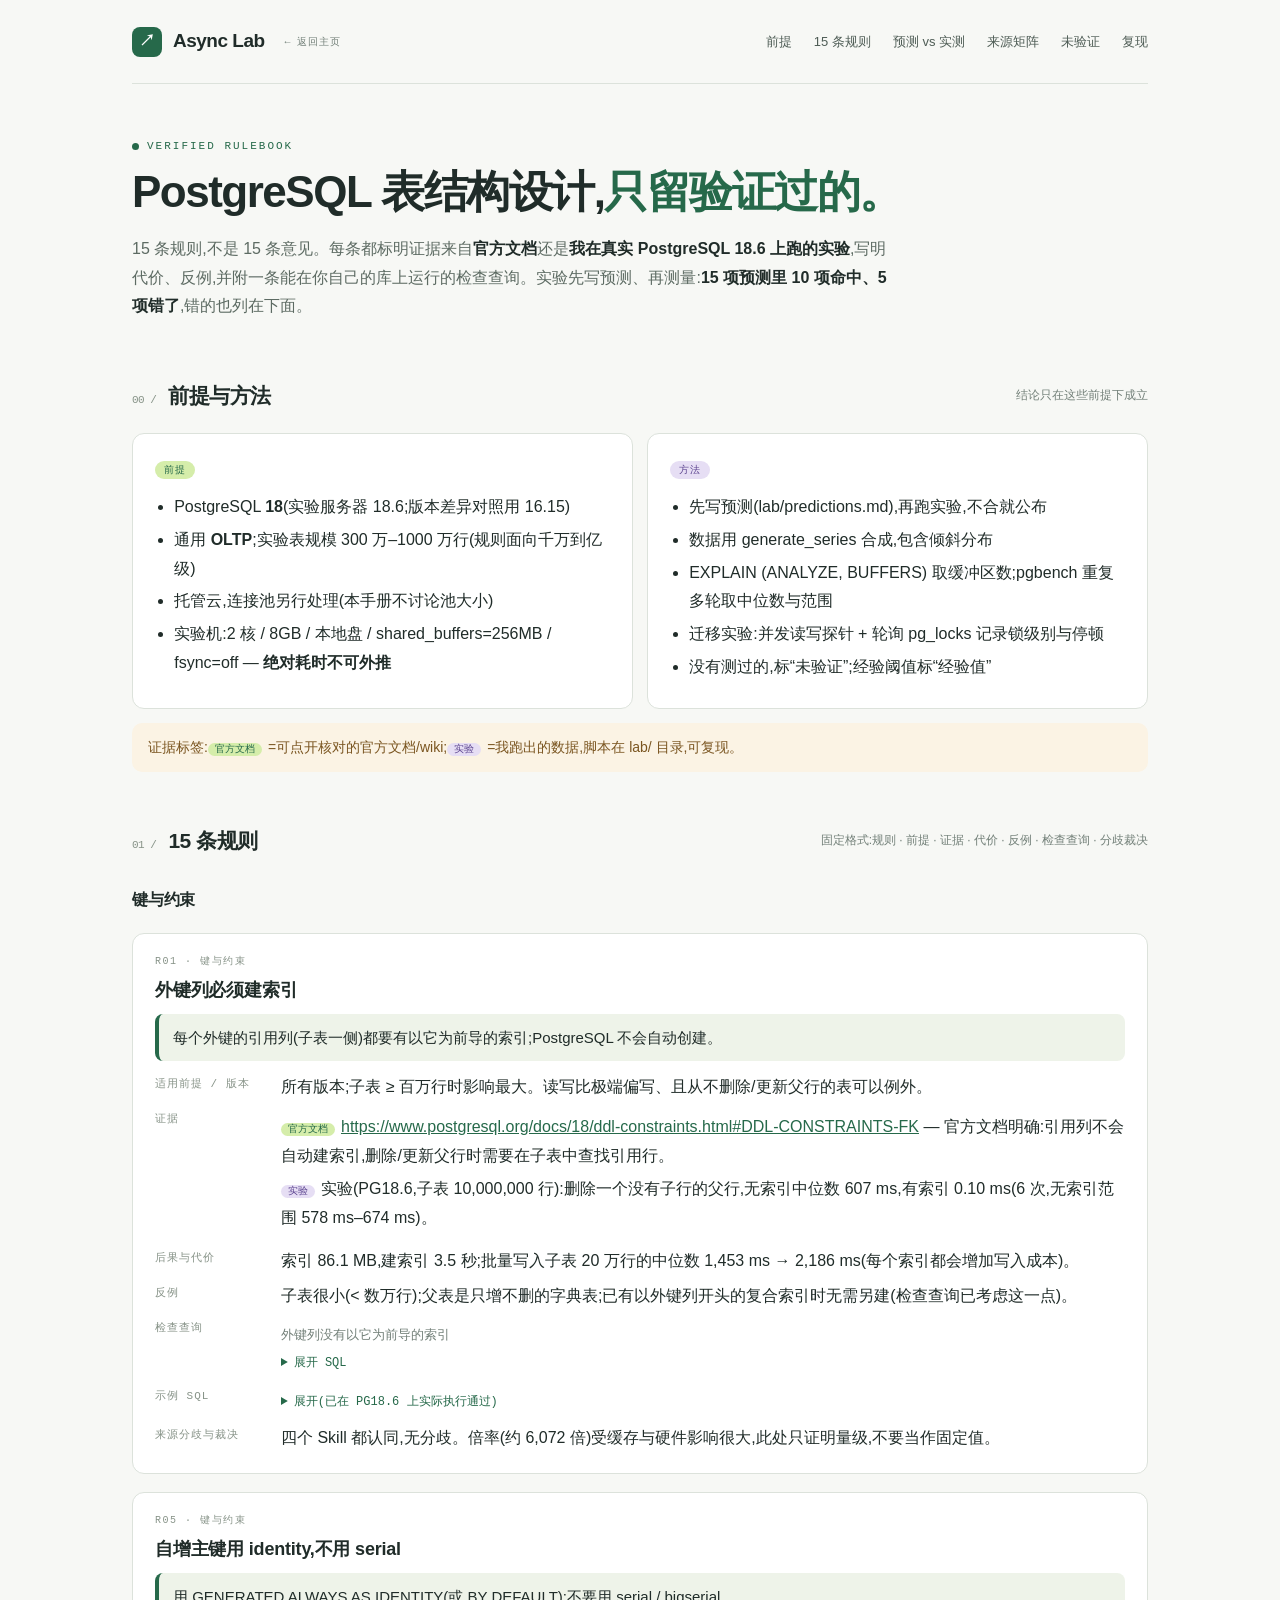
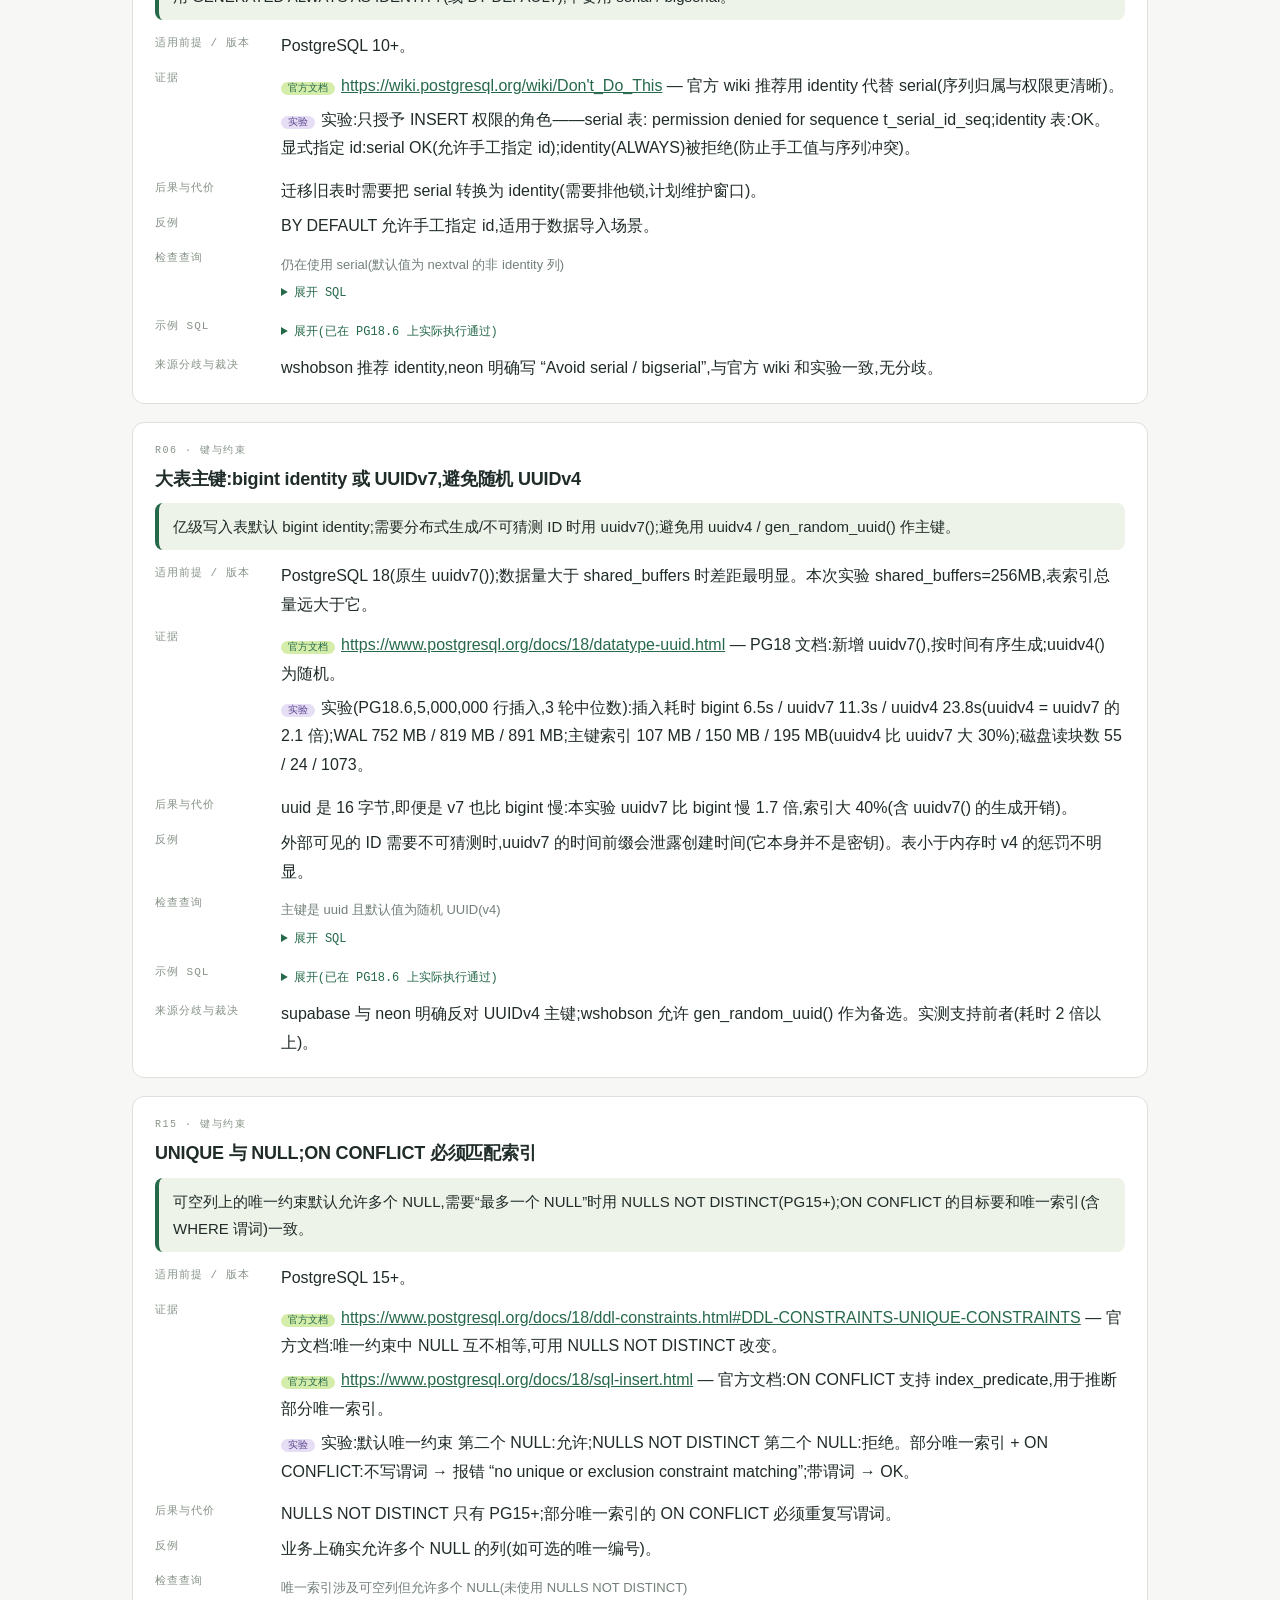
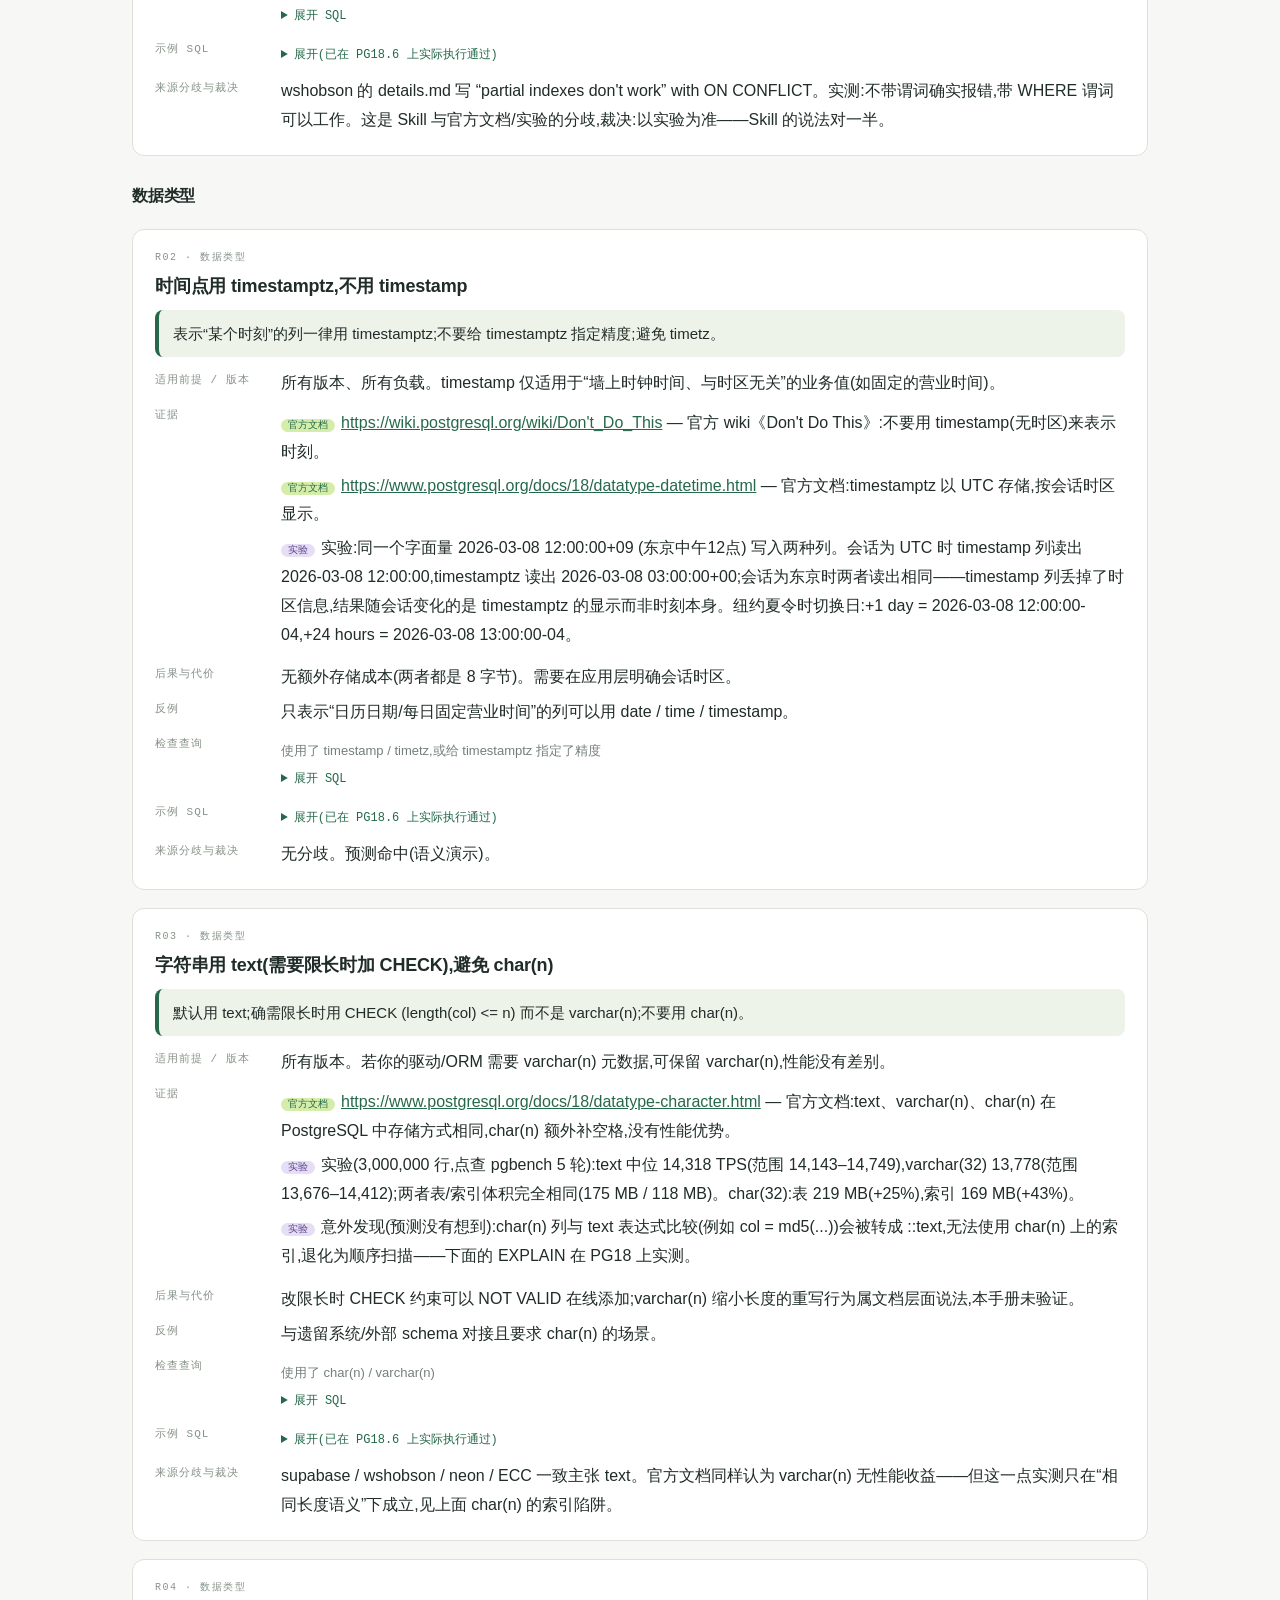
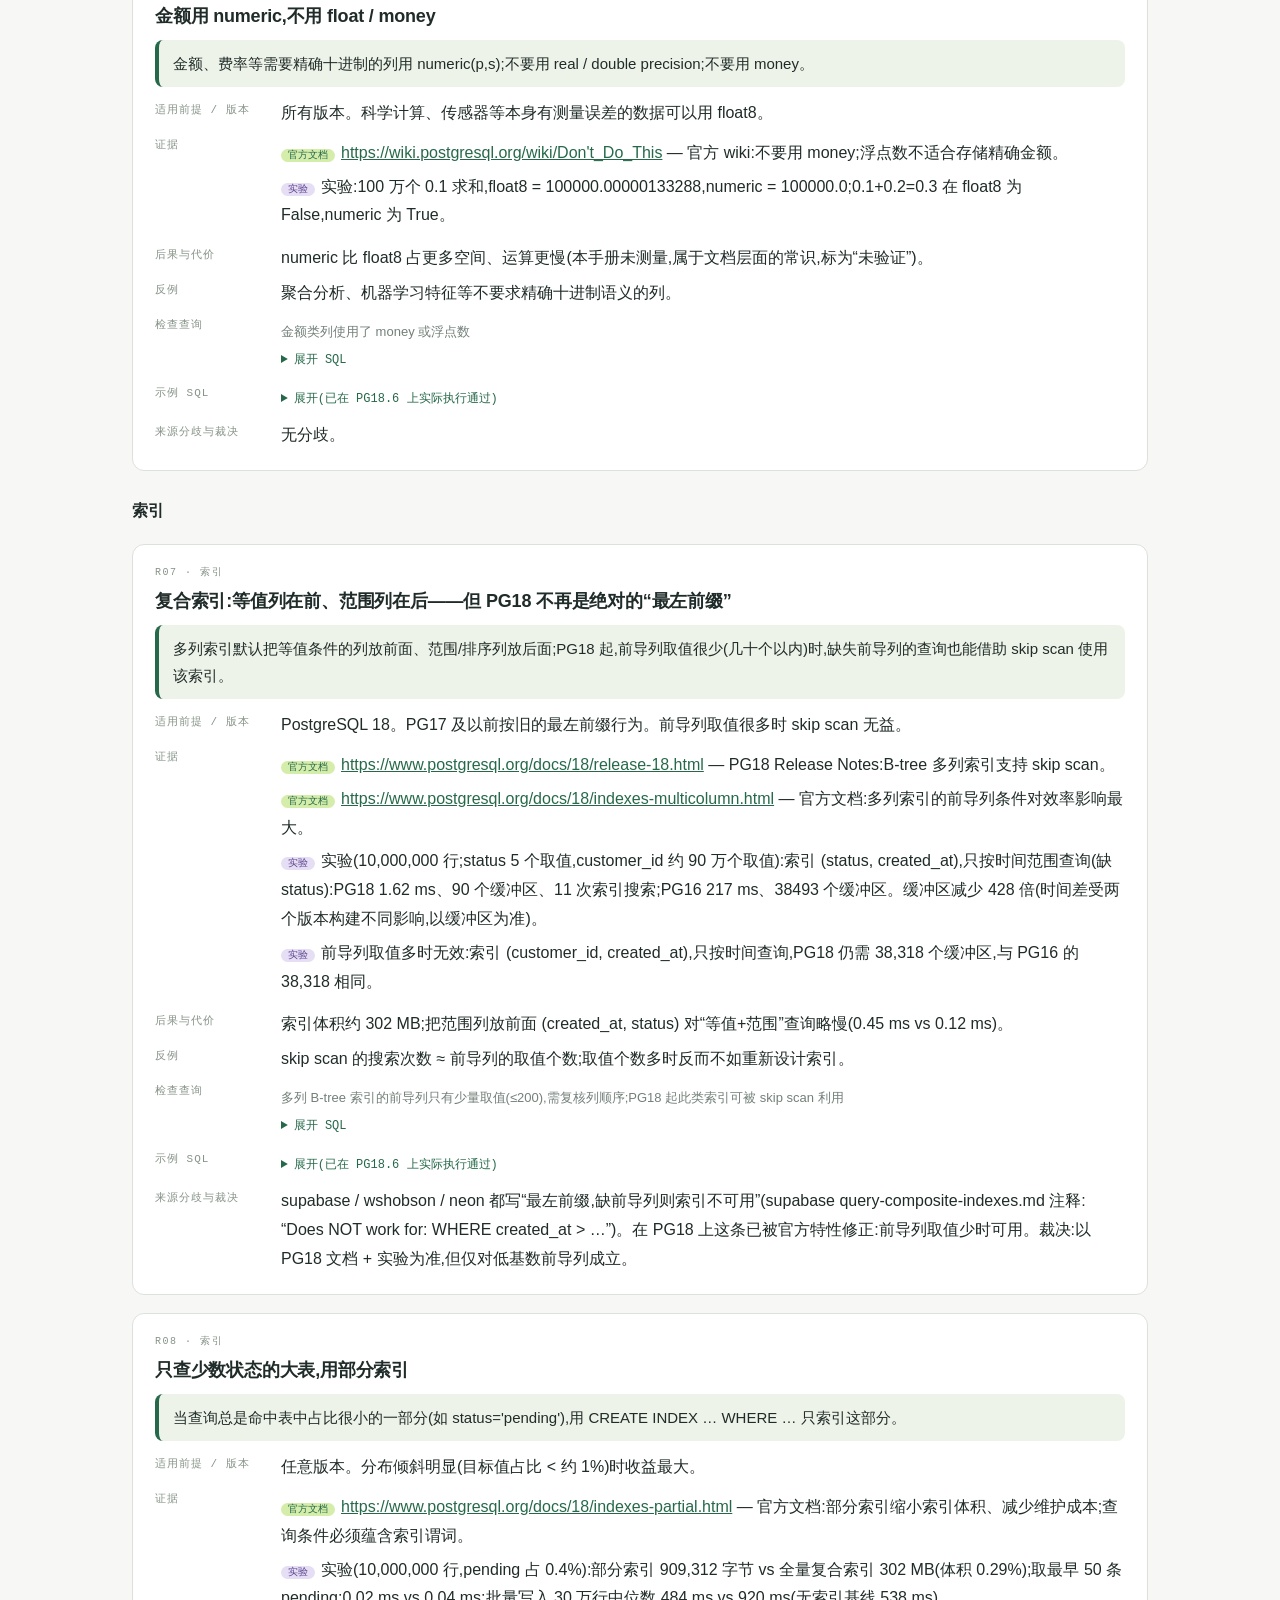
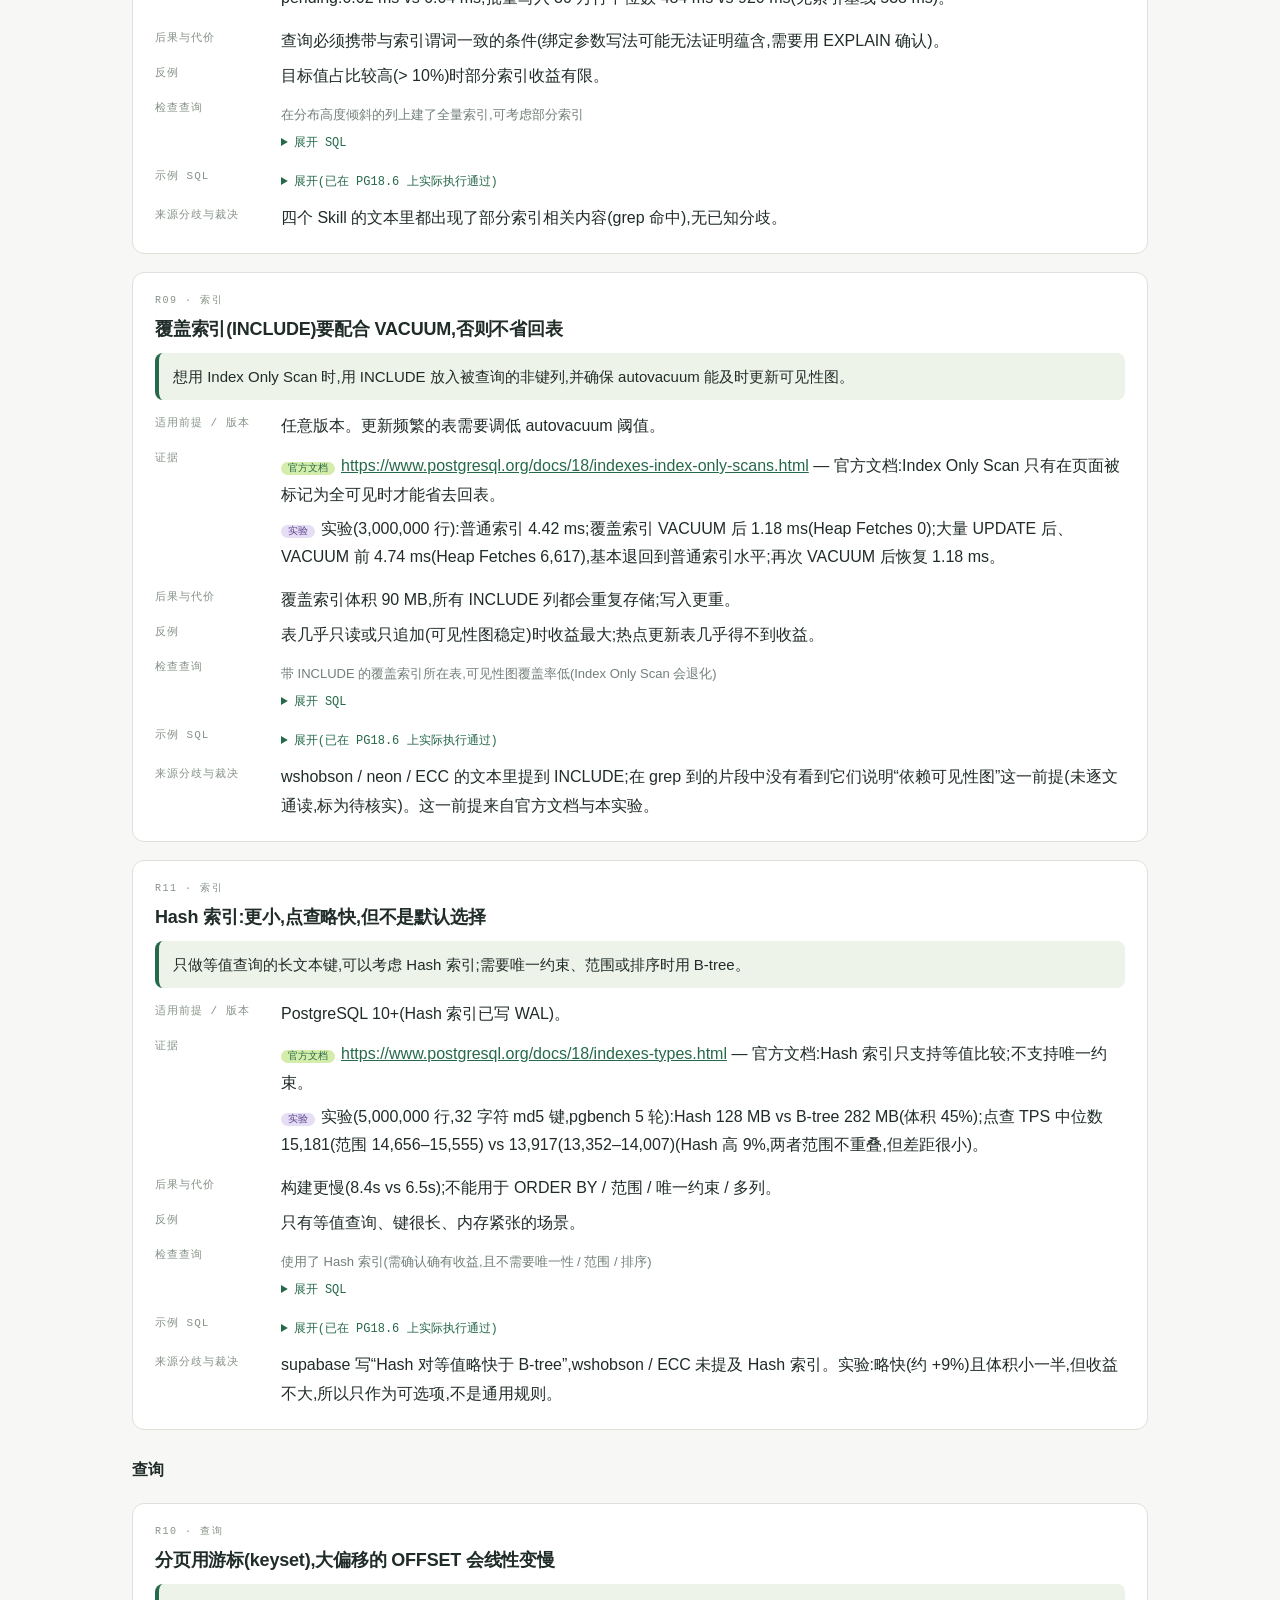
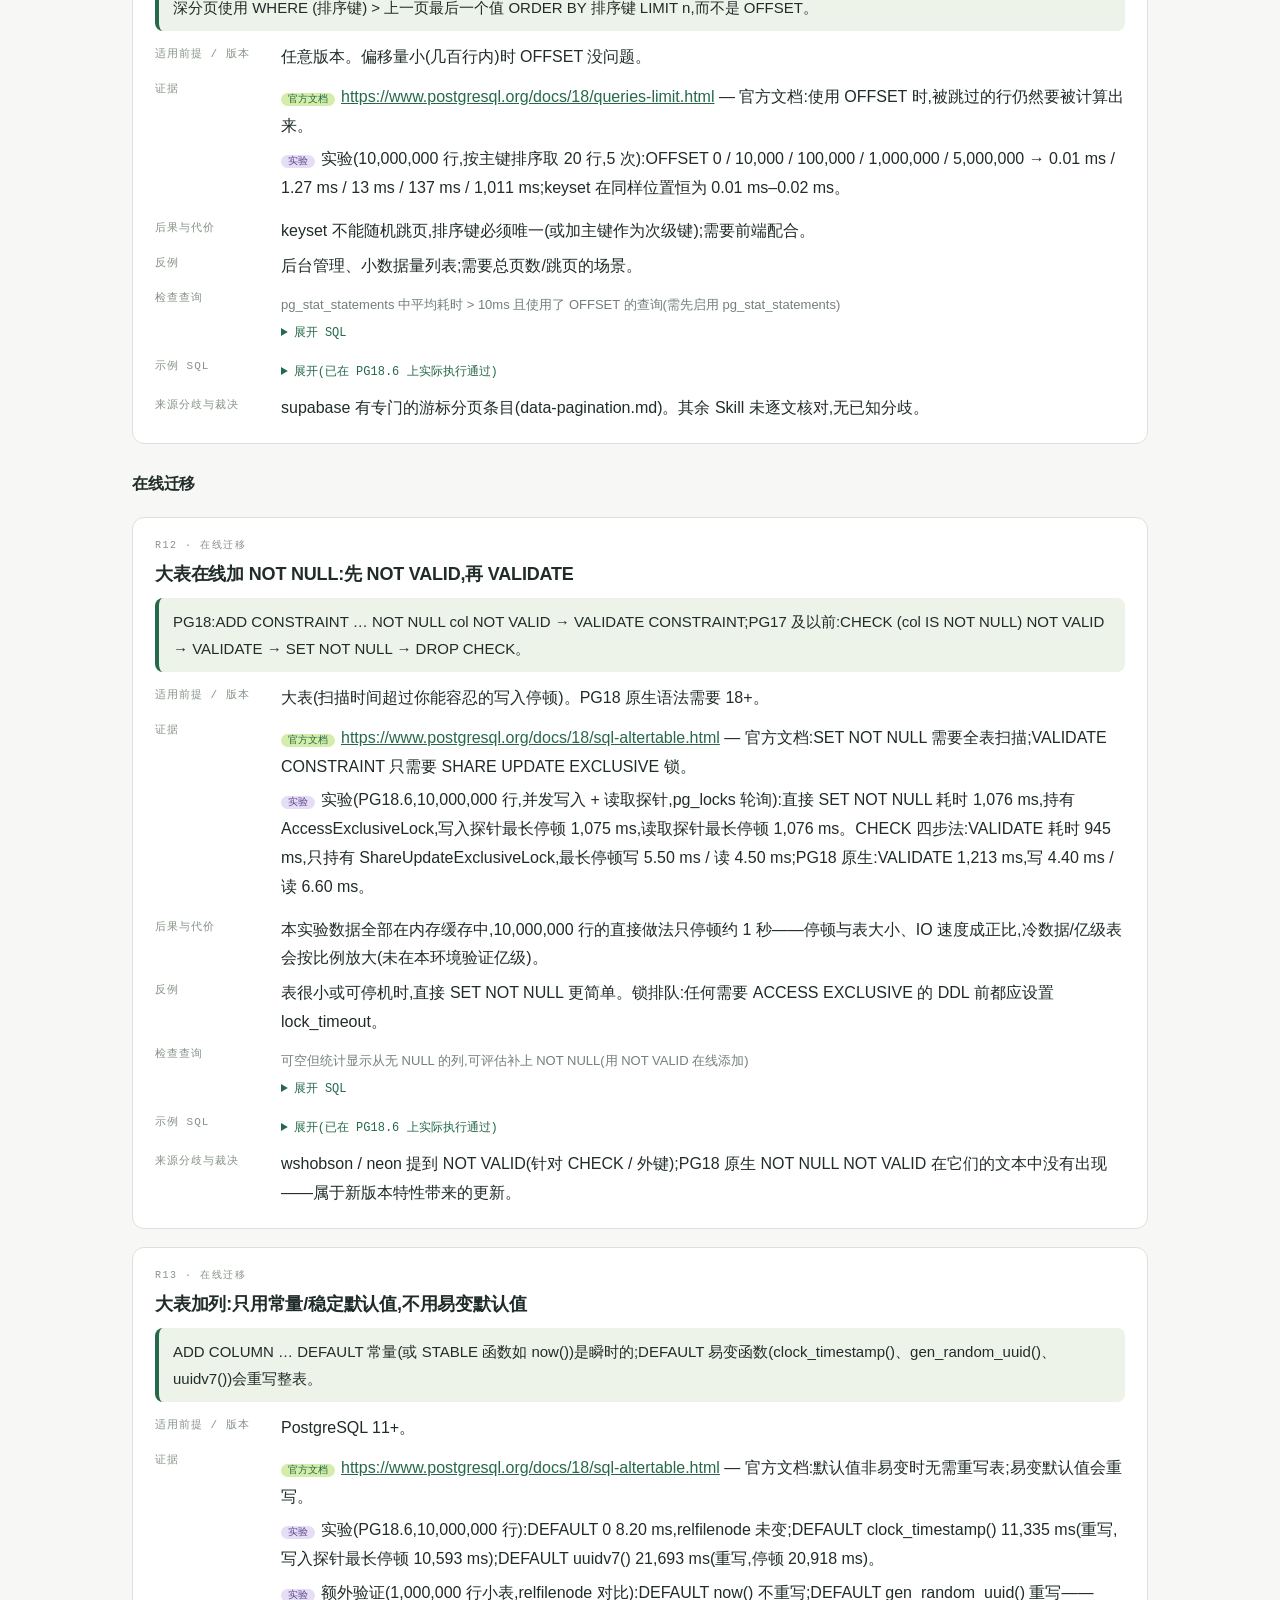
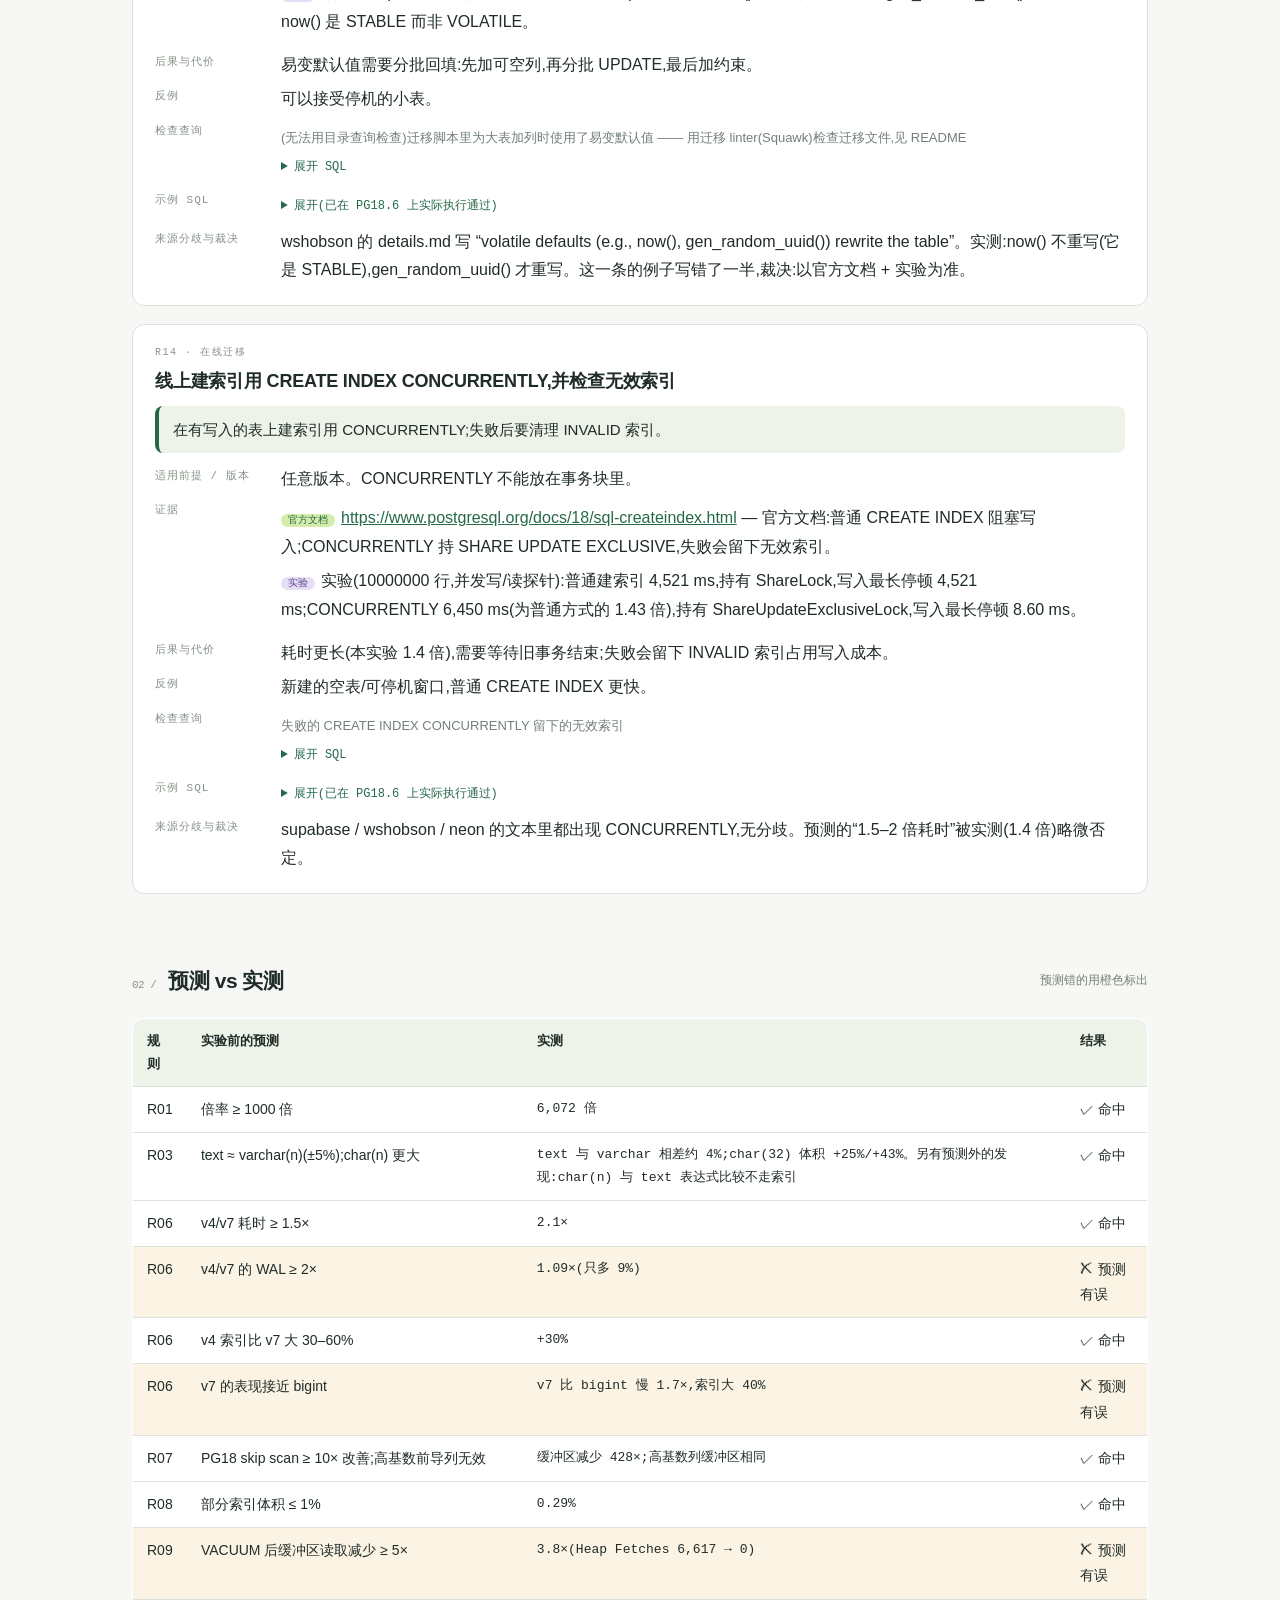
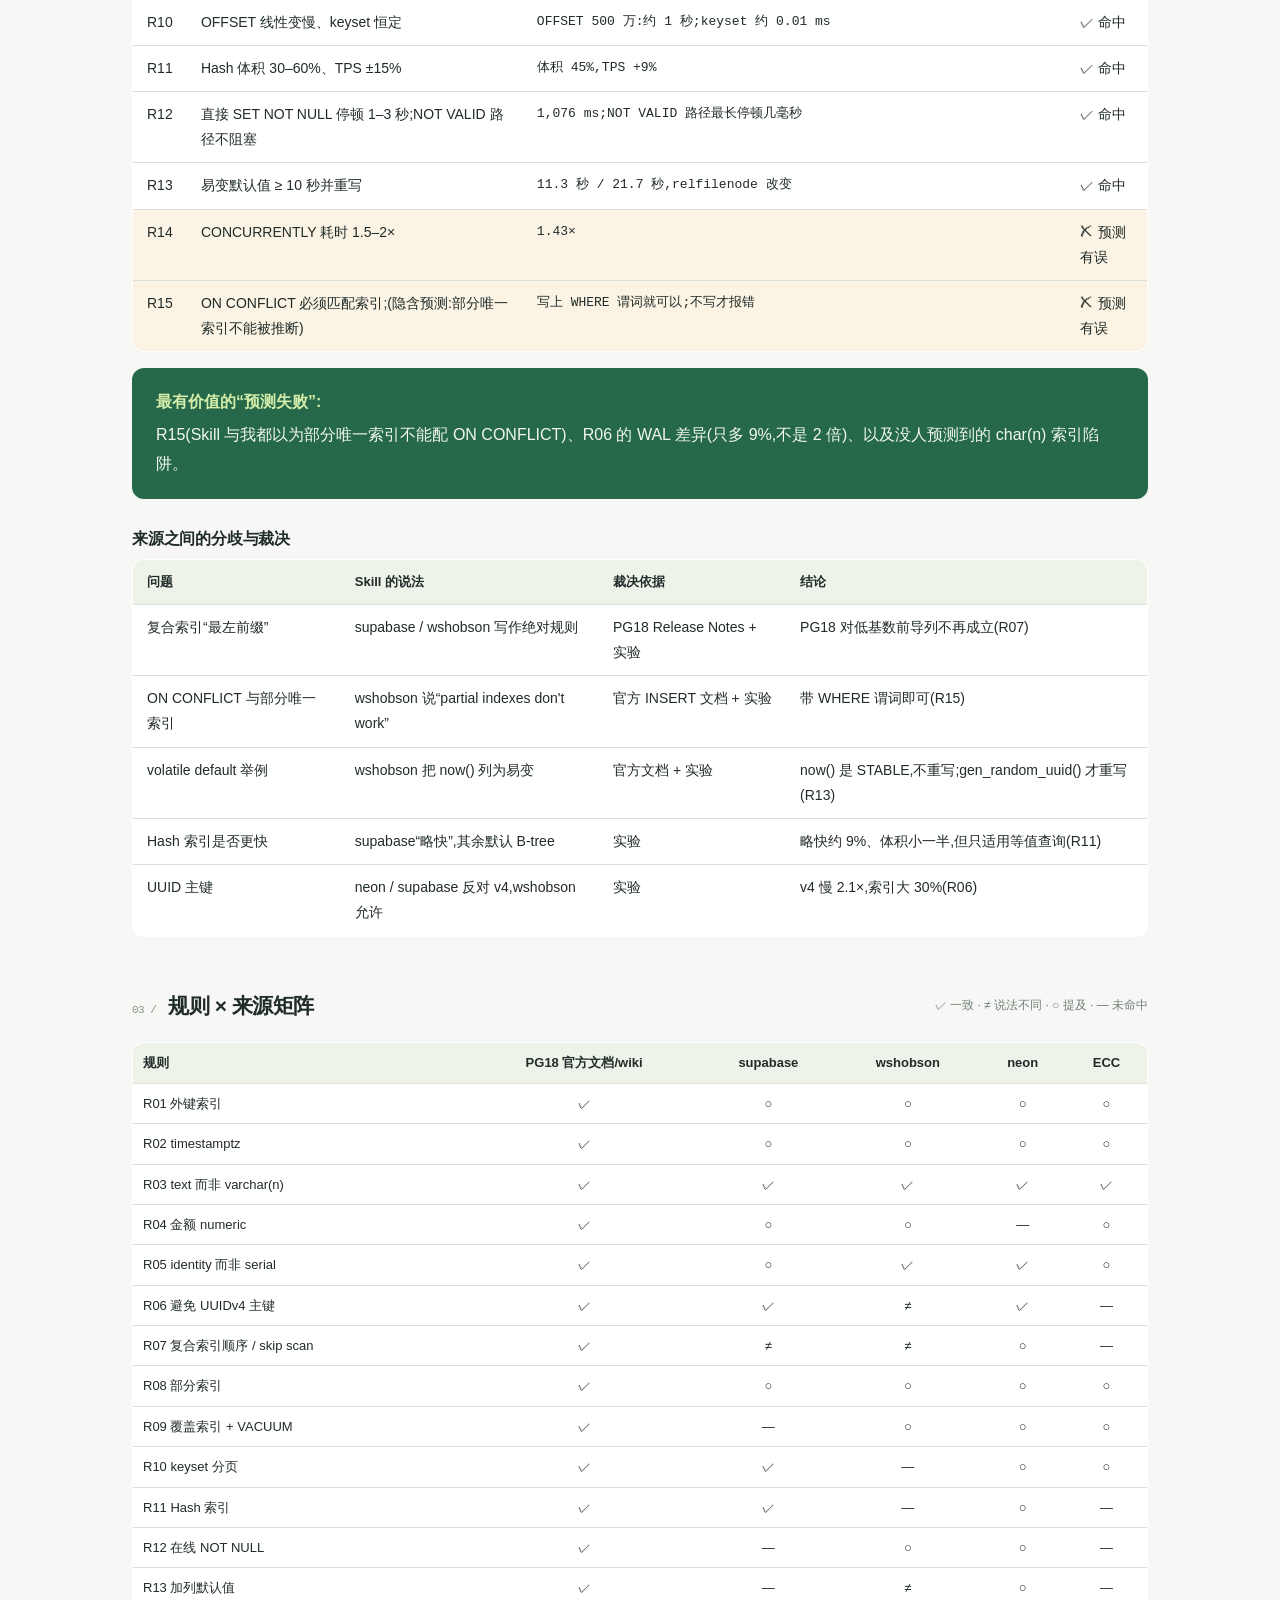
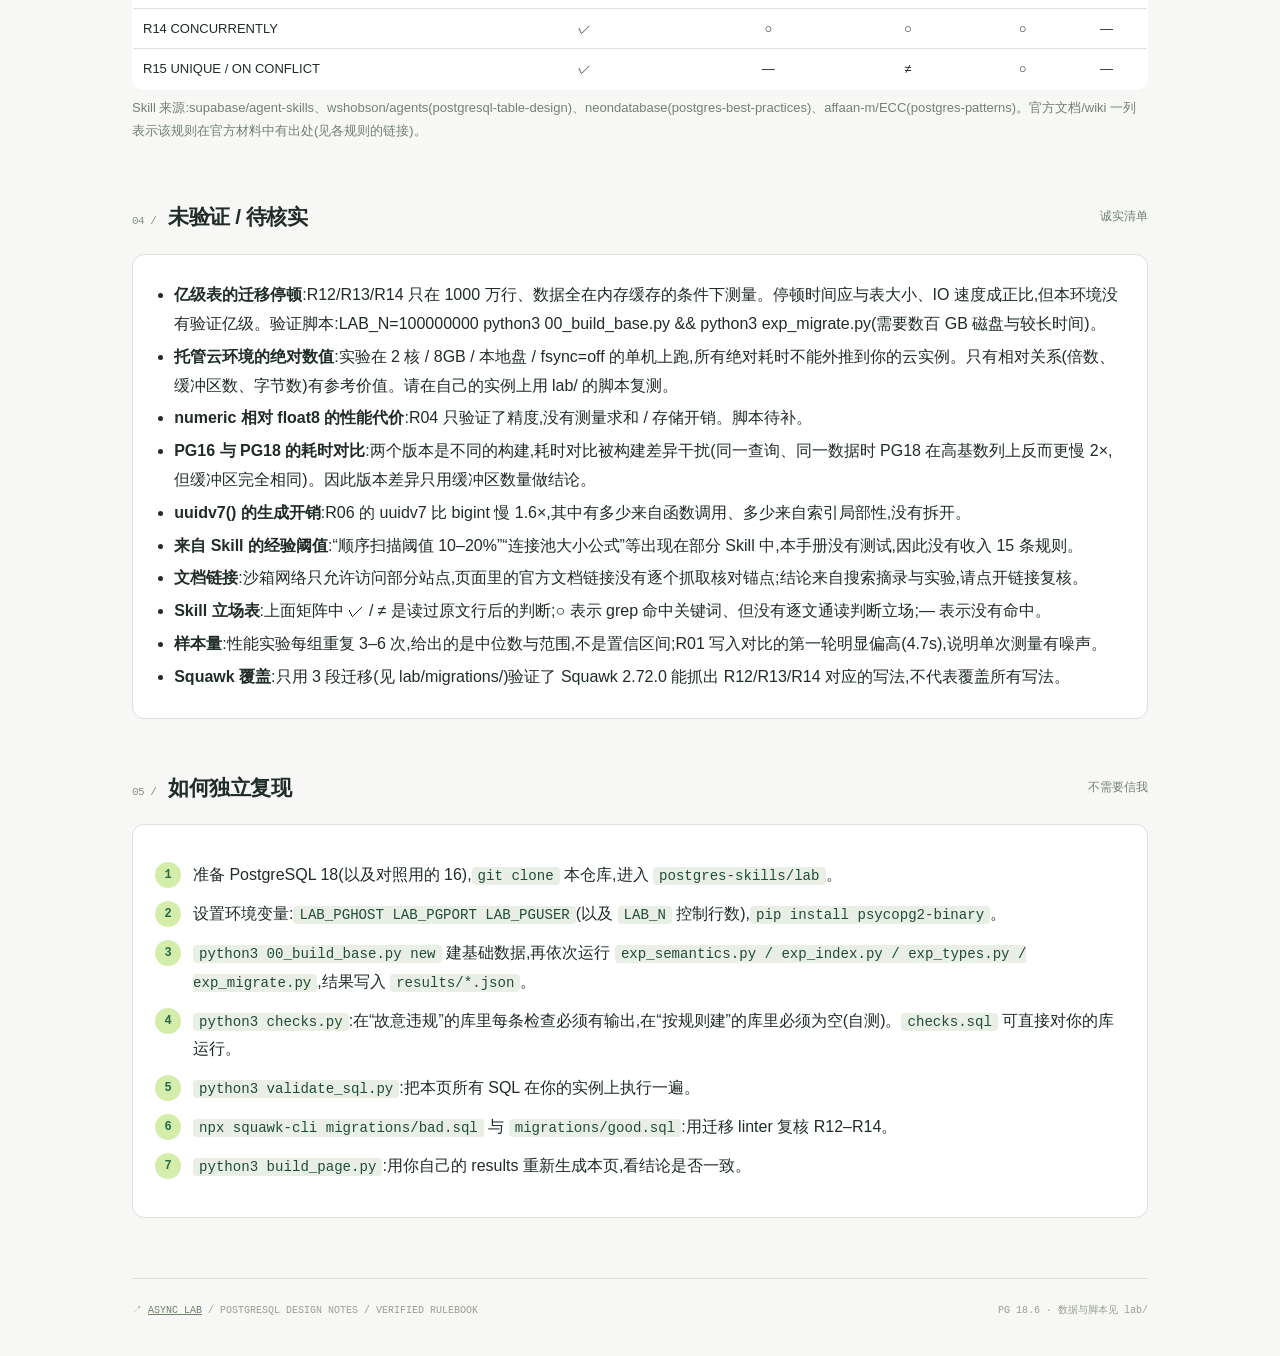
==== commit 0e42bf0d: "Make the verified rulebook the main postgres-skills page; retitle Replaces the Skill-summary page wi" ====
--- a/postgres-skills/index.html
+++ b/postgres-skills/index.html
@@ -2,8 +2,8 @@
 <html lang="zh-CN">
 <head>
 <meta charset="UTF-8"><meta name="viewport" content="width=device-width,initial-scale=1">
-<title>PostgreSQL 设计精华 — 从 4 个热门 Skill 里提炼</title>
-<meta name="description" content="读完 supabase、wshobson、Neon、ECC 的 PostgreSQL 设计 Skill 原文后提炼的精华:类型、键、约束、索引、分区、多租户、安全迁移与诊断。">
+<title>PostgreSQL 18 设计规则手册(实测版)</title>
+<meta name="description" content="15 条 PostgreSQL 18 表结构设计规则:每条都有官方文档出处或可复现实验,预测错了也如实公布。">
 <style>
 :root{--bg:#f7f8f5;--ink:#202c29;--muted:#738079;--line:#dce2db;--green:#26694a;--lime:#d5edaa;--orange:#d7814f;--purple:#9275c1;--red:#b8483c;--card:#fff;--code:#2d3c32;--mono:ui-monospace,SFMono-Regular,Consolas,monospace}
 *{box-sizing:border-box}
@@ -82,365 +82,411 @@
   .brand small{display:none}
 }
 @media(prefers-reduced-motion:reduce){html{scroll-behavior:auto}}
+
+.rule{margin:18px 0}
+.rule h3{font-size:18px}
+.rule .oneline{font-size:15px;background:#eef3e9;border-left:4px solid var(--green);padding:10px 14px;border-radius:8px;margin:8px 0 12px}
+.rule dl{display:grid;grid-template-columns:110px 1fr;gap:6px 16px;margin:0}
+.rule dt{font:11px var(--mono);letter-spacing:1px;color:#879388;padding-top:3px}
+.rule dd{margin:0;min-width:0}
+.ev{margin:0 0 8px;padding:0;list-style:none}
+.ev li{margin:5px 0}
+.ev .k{font:10px var(--mono);padding:1px 7px;border-radius:99px;margin-right:6px;background:var(--lime);color:var(--green)}
+.ev .k.x{background:#e6def4;color:#5d4590}
+.ev a{word-break:break-all;color:var(--green)}
+details{margin:8px 0}
+summary{cursor:pointer;font:12px var(--mono);color:var(--green)}
+.badge{font:10px var(--mono);background:#eaefe6;border-radius:99px;padding:2px 9px;margin-left:8px;color:#4f5d56}
+.miss{background:#fbf3e4}
+td.num{font-family:var(--mono);font-size:13px}
+.matrix td,.matrix th{text-align:center;padding:8px 10px;font-size:13px}
+.matrix td:first-child,.matrix th:first-child{text-align:left}
+@media(max-width:820px){.rule dl{grid-template-columns:1fr}.rule dt{padding-top:10px}}
 </style>
 </head>
 <body><div class="shell">
-
 <header>
   <a class="brand" href="../"><span class="mark">↗</span> Async Lab <small>← 返回主页</small></a>
-  <nav>
-    <a href="handbook/">验证版规则手册 →</a>    <a href="#pick">怎么选</a><a href="#schema">表设计</a><a href="#index">索引</a><a href="#big">分区</a><a href="#secure">多租户与安全</a><a href="#workload">负载模式</a><a href="#migrate">安全迁移</a><a href="#ops">连接·锁·诊断</a><a href="#template">模板</a>
-  </nav>
+  <nav><a href="#premise">前提</a><a href="#rules">15 条规则</a><a href="#pred">预测 vs 实测</a><a href="#matrix">来源矩阵</a><a href="#todo">未验证</a><a href="#repro">复现</a></nav>
 </header>
-
 <main>
 <div class="hero">
-  <div class="eyebrow"><span class="dot"></span> POSTGRESQL DESIGN NOTES</div>
-  <h1>PostgreSQL 设计,<em>只留精华。</em></h1>
-  <p class="lead">我读完了 4 个热门 PostgreSQL 设计 Skill 的原文(supabase、wshobson、Neon、ECC),把它们<strong>反复一致、可直接照做</strong>的规则合并成这一页。每条规则都标明了是“该这样”还是“别这样”,并附可复制的 SQL。</p>
+  <div class="eyebrow"><span class="dot"></span> VERIFIED RULEBOOK</div>
+  <h1>PostgreSQL 表结构设计,<em>只留验证过的。</em></h1>
+  <p class="lead">15 条规则,不是 15 条意见。每条都标明证据来自<strong>官方文档</strong>还是<strong>我在真实 PostgreSQL 18.6 上跑的实验</strong>,写明代价、反例,并附一条能在你自己的库上运行的检查查询。实验先写预测、再测量:<strong>15 项预测里 10 项命中、5 项错了</strong>,错的也列在下面。</p>
 </div>
 
-<section id="pick">
-  <div class="section-head"><h2><span>00 /</span>先装哪个</h2><span>一句话结论</span></div>
+<section id="premise">
+  <div class="section-head"><h2><span>00 /</span>前提与方法</h2><span>结论只在这些前提下成立</span></div>
   <div class="grid g2">
-    <div class="card pick"><span class="tag">通用首选</span><h3>supabase-postgres-best-practices</h3><p>按影响程度把 31 条规则分成 8 类,每条都是“错误写法 → 正确写法”的 SQL 对照。覆盖查询、连接、安全/RLS、表设计、锁、数据访问、监控。内容适用于任何 Postgres。</p></div>
-    <div class="card pick"><span class="tag">表结构专精</span><h3>postgresql-table-design</h3><p>只管“把表建对”:类型、键、约束、索引、分区、JSONB、扩展,外加更新密集 / 写入密集 / upsert / 在线改表四种负载模式。</p></div>
-    <div class="card"><span class="tag violet">运维向</span><h3>postgres-best-practices(Neon)</h3><p>覆盖 PostgreSQL 14–18,附 13 份参考:表设计、索引、EXPLAIN、事务隔离、备份、复制、升级、连接池。“在线迁移安全表”和“索引选择决策树”是亮点。</p></div>
-    <div class="card"><span class="tag violet">速查表</span><h3>postgres-patterns(ECC)</h3><p>一页纸速查:索引对照、类型对照、常用写法、反模式检测 SQL、配置模板。基于 Supabase 规则改写。</p></div>
+    <div class="card"><span class="tag">前提</span><ul>
+      <li>PostgreSQL <strong>18</strong>(实验服务器 18.6;版本差异对照用 16.15)</li>
+      <li>通用 <strong>OLTP</strong>;实验表规模 300 万–1000 万行(规则面向千万到亿级)</li>
+      <li>托管云,连接池另行处理(本手册不讨论池大小)</li>
+      <li>实验机:2 核 / 8GB / 本地盘 / shared_buffers=256MB / fsync=off — <strong>绝对耗时不可外推</strong></li></ul></div>
+    <div class="card"><span class="tag violet">方法</span><ul>
+      <li>先写预测(lab/predictions.md),再跑实验,不合就公布</li>
+      <li>数据用 generate_series 合成,包含倾斜分布</li>
+      <li>EXPLAIN (ANALYZE, BUFFERS) 取缓冲区数;pgbench 重复多轮取中位数与范围</li>
+      <li>迁移实验:并发读写探针 + 轮询 pg_locks 记录锁级别与停顿</li>
+      <li>没有测过的,标“未验证”;经验阈值标“经验值”</li></ul></div>
   </div>
-  <p class="src" style="margin-top:12px">Neon 另有一个偏平台的 neon-postgres Skill,主要讲 Neon 本身的用法,不在本页提炼范围。</p>
-</section>
-
-<section id="schema">
-  <div class="section-head"><h2><span>01 /</span>表设计铁律</h2><span>几个 Skill 一致同意的部分</span></div>
-
-  <div class="grid g2">
-    <div class="card"><span class="idx">主键</span><h3>用 bigint identity;UUID 只在需要时用</h3>
-      <ul>
-        <li>单库默认 <code>BIGINT GENERATED ALWAYS AS IDENTITY</code>。</li>
-        <li>需要分布式 / 对外不可猜的 ID 才用 UUID,并且<strong>用时间有序的 v7</strong>(PG18+ 有 <code>uuidv7()</code>,更早版本用 pg_uuidv7 扩展)。</li>
-        <li>随机 UUID v4 做大表主键会让索引碎片化、插入分散。</li>
-        <li>时序 / 日志 / 事件表常常不需要主键,可用 (时间, 设备) 之类的自然键。</li>
-      </ul></div>
-    <div class="card"><span class="idx">范式</span><h3>先到 3NF,有实测证据再反范式</h3>
-      <ul>
-        <li>反范式只用于“连接成本已被证明是瓶颈”的读多场景。</li>
-        <li>物化视图是更干净的反范式读模型:<code>REFRESH MATERIALIZED VIEW CONCURRENTLY</code>,需要有唯一索引。</li>
-        <li>数组适合标签这类简单有序列表;多对多关系用中间表,别用数组。</li>
-      </ul></div>
-    <div class="card"><span class="idx">命名</span><h3>全小写 snake_case</h3>
-      <p>不带引号的标识符会被折叠成小写。带引号的 <code>"UserId"</code> 之后永远要加引号,ORM、工具和 AI 都容易踩坑。ORM 默认生成驼峰时,改配置而不是迁就它。</p></div>
-    <div class="card"><span class="idx">外键</span><h3>外键列必须手动建索引</h3>
-      <p>Postgres <strong>不会</strong>给外键列自动建索引。没有索引时,JOIN 和 <code>ON DELETE CASCADE</code> 都会全表扫描,删父行还会长时间持锁。同时要显式写 <code>ON DELETE / ON UPDATE</code> 行为;循环依赖用 <code>DEFERRABLE INITIALLY DEFERRED</code>。</p></div>
-  </div>
-
-  <h3 style="margin-top:26px">类型选择:避免 → 改用</h3>
-  <div class="scroll"><table>
-    <thead><tr><th>避免</th><th>改用</th><th>原因</th></tr></thead>
-    <tbody>
-      <tr><td class="bad"><code>timestamp</code> / <code>timetz</code></td><td class="good"><code>timestamptz</code></td><td>始终存带时区的时刻;不要给它指定精度</td></tr>
-      <tr><td class="bad"><code>varchar(n)</code> / <code>char(n)</code></td><td class="good"><code>text</code></td><td>性能相同;需要长度限制时加 <code>CHECK (length(col) &lt;= n)</code></td></tr>
-      <tr><td class="bad"><code>money</code> / <code>float</code> 存金额</td><td class="good"><code>numeric(p,s)</code></td><td>精确十进制运算</td></tr>
-      <tr><td class="bad"><code>serial</code></td><td class="good"><code>generated always as identity</code></td><td>SQL 标准写法</td></tr>
-      <tr><td class="bad"><code>int</code> 做 ID</td><td class="good"><code>bigint</code></td><td>int 在约 21 亿处溢出</td></tr>
-      <tr><td class="bad">用 varchar 存布尔 / 数字</td><td class="good"><code>boolean NOT NULL</code> / <code>numeric</code></td><td>占用更小,比较更快,杜绝脏值</td></tr>
-      <tr><td class="bad"><code>real</code></td><td class="good"><code>double precision</code></td><td>除非存储极度紧张</td></tr>
-      <tr><td class="bad"><code>json</code></td><td class="good"><code>jsonb</code></td><td>除非必须保留原始键顺序</td></tr>
-    </tbody>
-  </table></div>
-
-  <div class="grid g2" style="margin-top:14px">
-    <div class="card"><span class="idx">枚举</span><h3>ENUM 只给“小而稳定”的集合</h3><p>星期、美国州这类可以。订单状态这类会演化的业务值,用 <code>TEXT + CHECK</code> 或查找表,改起来不痛。</p></div>
-    <div class="card"><span class="idx">JSONB</span><h3>只放可选 / 半结构化属性</h3><p>核心关系留在普通列里。给 JSONB 加 <code>CHECK (jsonb_typeof(col) = 'object')</code> 约束形状;常查的标量字段抽成生成列再建 B-tree。</p></div>
-  </div>
-
-  <h3 style="margin-top:26px">约束</h3>
-  <div class="grid g2">
-    <div class="card"><ul>
-      <li><strong>NOT NULL</strong> 能加就加,常用值配 <code>DEFAULT</code>。</li>
-      <li><strong>CHECK</strong> 只检查当前行,且 NULL 会通过 → 要和 NOT NULL 搭配:<code>price NUMERIC NOT NULL CHECK (price &gt; 0)</code>。</li>
-    </ul></div>
-    <div class="card"><ul>
-      <li><strong>UNIQUE</strong> 默认允许多个 NULL;PG15+ 用 <code>UNIQUE NULLS NOT DISTINCT</code> 限制只能有一个。</li>
-      <li><strong>EXCLUDE</strong> 防重叠(订房防重订):<code>EXCLUDE USING gist (room_id WITH =, booking_period WITH &amp;&amp;)</code>。</li>
-    </ul></div>
-  </div>
-
-  <h3 style="margin-top:26px">几个 Postgres 特有的坑</h3>
-  <div class="card"><ul class="check">
-    <li>字段超长 / 精度溢出会<strong>直接报错</strong>,不会静默截断(往 <code>NUMERIC(2,0)</code> 塞 999 会失败)。</li>
-    <li>identity / sequence 有空洞是正常的(回滚、崩溃、并发都会产生),不要去“修”。</li>
-    <li>堆表没有聚簇主键;<code>CLUSTER</code> 只是一次性重排,后续插入不会维持。</li>
-    <li>MVCC:更新和删除会留下死元组,靠 vacuum 回收;设计时避免“宽行被频繁更新”。</li>
-    <li>大于约 2KB 的值会自动进 TOAST 压缩存储,默认策略通常已经最优。</li>
-  </ul></div>
-</section>
-
-<section id="index">
-  <div class="section-head"><h2><span>02 /</span>索引</h2><span>只为你真的会查的路径建索引</span></div>
-
-  <div class="grid g2">
-    <div class="card"><span class="idx">决策树(Neon)</span>
-      <ol class="steps">
-        <li><strong>用什么运算符?</strong> <code>= &lt; &gt; BETWEEN</code> → B-tree;JSONB / 数组的 <code>@&gt; ? &amp;&amp;</code> → GIN;全文检索 <code>@@</code> → GIN;<code>ILIKE '%x%'</code> → GIN + pg_trgm;范围 / 几何重叠 → GiST;追加写入、天然有序 → BRIN。</li>
-        <li><strong>命中多少行?</strong> 超过表的 10–20% 时,索引可能还不如顺序扫描。</li>
-        <li><strong>能缩小索引吗?</strong> 大多数查询只看某个子集 → 部分索引。</li>
-        <li><strong>要不要免回表?</strong> 加 <code>INCLUDE</code> 列做覆盖索引。</li>
-        <li><strong>列是表达式吗?</strong> 用表达式索引。</li>
-      </ol></div>
-    <div class="card"><span class="idx">写法对照</span>
-<pre><code><span class="c">-- 复合索引:等值列在前,范围列在后(最左前缀)</span>
-CREATE INDEX ON orders (status, created_at);
-
-<span class="c">-- 覆盖索引:SELECT 的列放 INCLUDE</span>
-CREATE INDEX ON users (email) INCLUDE (name, created_at);
-
-<span class="c">-- 部分索引:只索引活跃行,更小更快</span>
-CREATE INDEX ON users (email) WHERE deleted_at IS NULL;
-
-<span class="c">-- 表达式索引:查询里的表达式必须一致</span>
-CREATE UNIQUE INDEX ON users (LOWER(email));
-
-<span class="c">-- BRIN:超大时序表,体积极小</span>
-CREATE INDEX ON events USING brin (created_at);</code></pre></div>
-  </div>
-
-  <div class="grid g3" style="margin-top:14px">
-    <div class="card"><h3>最左前缀</h3><p><code>(a,b)</code> 能服务 <code>WHERE a=?</code> 和 <code>a=? AND b&gt;?</code>,<strong>不能</strong>服务只有 <code>b</code> 的查询。</p></div>
-    <div class="card"><h3>别在 B-tree 上查 JSONB</h3><p>B-tree 不支持 <code>@&gt;</code>。用 GIN;只做包含查询时用 <code>jsonb_path_ops</code> 更小更快(代价是不支持 <code>?</code> 键存在)。</p></div>
-    <div class="card"><h3>索引不是越多越好</h3><p>每个索引都拖慢写入。要定期找“从没被用过”和“重复”的索引并删掉。</p></div>
-  </div>
-
-  <p class="note" style="margin-top:14px">找出缺失的外键索引:</p>
-<pre><code>SELECT conrelid::regclass AS table_name, a.attname AS fk_column
+  <div class="note">证据标签:<span class="ev"><span class="k">官方文档</span></span>=可点开核对的官方文档/wiki;<span class="ev"><span class="k x">实验</span></span>=我跑出的数据,脚本在 lab/ 目录,可复现。</div>
+</section>
+
+<section id="rules">
+  <div class="section-head"><h2><span>01 /</span>15 条规则</h2><span>固定格式:规则 · 前提 · 证据 · 代价 · 反例 · 检查查询 · 分歧裁决</span></div>
+  <h3 style="margin:26px 0 4px">键与约束</h3><article class="card rule" id="r01">
+<span class="idx">R01 · 键与约束</span>
+<h3>外键列必须建索引</h3>
+<div class="oneline">每个外键的引用列(子表一侧)都要有以它为前导的索引;PostgreSQL 不会自动创建。</div>
+<dl>
+<dt>适用前提 / 版本</dt><dd>所有版本;子表 ≥ 百万行时影响最大。读写比极端偏写、且从不删除/更新父行的表可以例外。</dd>
+<dt>证据</dt><dd><ul class="ev"><li><span class="k">官方文档</span><a href="https://www.postgresql.org/docs/18/ddl-constraints.html#DDL-CONSTRAINTS-FK">https://www.postgresql.org/docs/18/ddl-constraints.html#DDL-CONSTRAINTS-FK</a> — 官方文档明确:引用列不会自动建索引,删除/更新父行时需要在子表中查找引用行。</li><li><span class="k x">实验</span>实验(PG18.6,子表 10,000,000 行):删除一个没有子行的父行,无索引中位数 607 ms,有索引 0.10 ms(6 次,无索引范围 578 ms–674 ms)。</li></ul></dd>
+<dt>后果与代价</dt><dd>索引 86.1 MB,建索引 3.5 秒;批量写入子表 20 万行的中位数 1,453 ms → 2,186 ms(每个索引都会增加写入成本)。</dd>
+<dt>反例</dt><dd>子表很小(&lt; 数万行);父表是只增不删的字典表;已有以外键列开头的复合索引时无需另建(检查查询已考虑这一点)。</dd>
+<dt>检查查询</dt><dd><p class="src">外键列没有以它为前导的索引</p><details><summary>展开 SQL</summary><pre><code>SELECT c.conrelid::regclass AS table_name, c.conname AS foreign_key
 FROM pg_constraint c
-JOIN pg_attribute a ON a.attrelid = c.conrelid AND a.attnum = ANY(c.conkey)
-WHERE c.contype = 'f'
+WHERE c.contype = &#x27;f&#x27;
   AND NOT EXISTS (
     SELECT 1 FROM pg_index i
-    WHERE i.indrelid = c.conrelid AND a.attnum = ANY(i.indkey)
-  );</code></pre>
-</section>
-
-<section id="big">
-  <div class="section-head"><h2><span>03 /</span>大表与分区</h2><span>不到必要不分区</span></div>
-  <div class="grid g2">
-    <div class="card"><span class="idx">什么时候分</span><ul>
-      <li>表超过约 <strong>1 亿行</strong>,且查询稳定地带分区键过滤。</li>
-      <li>或者维护动作(清理旧数据、批量替换)是按某个键进行的。</li>
-      <li>好处:查询只扫相关分区;<code>DROP TABLE</code> 一个旧分区是瞬间完成,而 <code>DELETE</code> 要几小时。</li>
-    </ul></div>
-    <div class="card"><span class="idx">怎么分</span><ul>
-      <li><strong>RANGE</strong>:时序数据,最常见。</li>
-      <li><strong>LIST</strong>:离散值,如地区、多租户。</li>
-      <li><strong>HASH</strong>:没有自然键又想均匀分布。</li>
-      <li>用声明式分区(或 TimescaleDB),<strong>不要用表继承</strong>。</li>
-    </ul></div>
-  </div>
-<pre><code>CREATE TABLE events (
-  id         BIGINT GENERATED ALWAYS AS IDENTITY,
-  created_at TIMESTAMPTZ NOT NULL,
-  data       JSONB
-) PARTITION BY RANGE (created_at);
-
-CREATE TABLE events_2026_11 PARTITION OF events
-  FOR VALUES FROM ('2026-11-01') TO ('2026-12-01');</code></pre>
-  <div class="note"><strong>限制要记住:</strong>没有全局唯一约束,主键 / UNIQUE 必须包含分区键;分区父表上不能直接 <code>CREATE INDEX CONCURRENTLY</code>,要用 <code>ON ONLY</code> 建无效父索引,再逐个分区并发建索引后挂接。</div>
-</section>
-
-<section id="secure">
-  <div class="section-head"><h2><span>04 /</span>多租户与安全</h2><span>让数据库而不是应用来守门</span></div>
-  <div class="grid g2">
-    <div class="card"><span class="idx">共享表 + tenant_id</span><ul>
-      <li>每张表带 <code>tenant_id</code>,并把它放进所有相关索引(与其他列组成复合索引)。</li>
-      <li>只靠应用层加 <code>WHERE</code> 过滤,一个 bug 就可能泄露全部租户的数据。用 RLS 兜底。</li>
-    </ul>
-<pre><code>ALTER TABLE orders ENABLE ROW LEVEL SECURITY;
-ALTER TABLE orders FORCE ROW LEVEL SECURITY; <span class="c">-- 表所有者也受约束</span>
-
-CREATE POLICY tenant_isolation ON orders
-  USING (tenant_id = current_setting('app.current_tenant')::int);</code></pre></div>
-    <div class="card"><span class="idx">RLS 性能</span><ul>
-      <li>策略里的函数调用<strong>包一层 <code>(SELECT …)</code></strong>,否则每行都会调一次;大表上差 100 倍以上。</li>
-      <li>策略用到的列要建索引。</li>
-    </ul>
-<pre><code><span class="c">-- 慢:每行调用一次</span>
-USING (auth.uid() = user_id)
-
-<span class="c">-- 快:只算一次并缓存</span>
-USING ((SELECT auth.uid()) = user_id)</code></pre></div>
-  </div>
-
-  <div class="grid g2" style="margin-top:14px">
-    <div class="card"><span class="idx">SECURITY DEFINER 函数</span><p>它以创建者权限运行并绕过 RLS,很有用也很危险。务必:</p><ul>
-      <li>放在不对外暴露的私有 schema;</li>
-      <li><code>SET search_path = ''</code>;</li>
-      <li>函数体内显式校验调用者身份;</li>
-      <li>对 PUBLIC 和不该调用的角色 <code>REVOKE EXECUTE</code>。</li>
-    </ul></div>
-    <div class="card"><span class="idx">最小权限</span><ul>
-      <li>应用不要用超级用户,也不要 <code>GRANT ALL</code>——一次 SQL 注入就是灾难。</li>
-      <li>分角色:只读 / 读写(不给 DELETE),登录角色继承它们。</li>
-      <li>收回默认权限:<code>REVOKE ALL ON SCHEMA public FROM public</code>。</li>
-    </ul></div>
-  </div>
-</section>
-
-<section id="workload">
-  <div class="section-head"><h2><span>05 /</span>按负载模式设计</h2><span>先问:这张表是读多、写多还是更新多?</span></div>
-  <div class="grid g2">
-    <div class="card"><span class="tag warn">更新密集</span><ul>
-      <li>把频繁更新的列拆到单独的表(冷热分离),减少膨胀。</li>
-      <li><code>fillfactor = 90</code> 为 HOT 更新留页内空间,省掉索引维护。</li>
-      <li>避免更新带索引的列,否则无法 HOT。</li>
-      <li>高频更新的行放进独立分区。</li>
-    </ul></div>
-    <div class="card"><span class="tag warn">写入密集</span><ul>
-      <li>索引只留必须的,每个索引都会拖慢插入。</li>
-      <li>用 <code>COPY</code> 或多行 <code>INSERT</code>(每批约 1000 行),不要逐行插。</li>
-      <li>可重建的暂存数据用 <code>UNLOGGED</code> 表。</li>
-      <li>批量导入:先删索引、导入、再重建。</li>
-      <li>按时间 / 哈希分区分散压力。</li>
-    </ul></div>
-    <div class="card"><span class="tag warn">Upsert</span><ul>
-      <li><code>ON CONFLICT (a,b)</code> 需要与之<strong>完全匹配</strong>的唯一索引(部分索引不行)。</li>
-      <li>用 <code>EXCLUDED.col</code> 取待插入值;不需要更新时 <code>DO NOTHING</code> 更快。</li>
-      <li>不要“先 SELECT 再 INSERT”,并发下会冲突。</li>
-    </ul></div>
-    <div class="card"><span class="tag warn">队列 / 分页</span><ul>
-      <li>多 worker 抢任务用 <code>FOR UPDATE SKIP LOCKED</code>。</li>
-      <li>翻页用游标(keyset),不要深 OFFSET——OFFSET 要扫过所有被跳过的行。</li>
-      <li>消灭 N+1:用 <code>= ANY($1::bigint[])</code> 或 JOIN 一次取完。</li>
-    </ul></div>
-  </div>
-<pre><code><span class="c">-- 原子地"领取并标记"一个任务</span>
-UPDATE jobs SET status = 'processing', worker_id = $1, started_at = now()
-WHERE id = (
-  SELECT id FROM jobs WHERE status = 'pending'
-  ORDER BY created_at LIMIT 1
-  FOR UPDATE SKIP LOCKED
-)
-RETURNING *;
-
-<span class="c">-- 游标分页:多列排序时游标要包含全部排序列</span>
-SELECT * FROM products
-WHERE (created_at, id) &gt; ('2026-01-15 10:00:00', 12345)
-ORDER BY created_at, id LIMIT 20;</code></pre>
-</section>
-
-<section id="migrate">
-  <div class="section-head"><h2><span>06 /</span>在线改表:哪些安全,哪些会锁</h2><span>来自 Neon 与 wshobson</span></div>
-  <div class="scroll"><table>
-    <thead><tr><th>操作</th><th>在线安全?</th><th>说明</th></tr></thead>
-    <tbody>
-      <tr><td><code>ADD COLUMN</code>(可空,无默认值)</td><td class="good">安全</td><td>只改元数据,瞬间完成</td></tr>
-      <tr><td><code>ADD COLUMN … DEFAULT x</code></td><td class="good">安全</td><td>非易变默认值不重写表;<strong>易变默认值</strong>(<code>now()</code>、<code>gen_random_uuid()</code>)加 NOT NULL 列会重写整张表</td></tr>
-      <tr><td><code>DROP COLUMN</code></td><td class="good">安全</td><td>仅标记删除,不重写</td></tr>
-      <tr><td><code>SET NOT NULL</code></td><td>小心</td><td>要全表扫描校验;用下面的 CHECK 四步法</td></tr>
-      <tr><td><code>ALTER COLUMN TYPE</code></td><td class="bad">不安全</td><td>重写整表并持排他锁</td></tr>
-      <tr><td><code>ADD CONSTRAINT … NOT VALID</code></td><td class="good">安全</td><td>不扫描存量行</td></tr>
-      <tr><td><code>VALIDATE CONSTRAINT</code></td><td class="good">安全</td><td>读写不被阻塞</td></tr>
-      <tr><td><code>CREATE INDEX CONCURRENTLY</code></td><td class="good">安全</td><td>不阻塞写入,但不能放进事务里</td></tr>
-    </tbody>
-  </table></div>
-
-  <div class="grid g2" style="margin-top:14px">
-    <div class="card"><span class="idx">安全地加 NOT NULL</span>
-<pre><code><span class="c">-- 1. 加约束但不校验存量行</span>
-ALTER TABLE orders ADD CONSTRAINT orders_status_nn
-  CHECK (status IS NOT NULL) NOT VALID;
-<span class="c">-- 2. 后台校验(不阻塞读写)</span>
-ALTER TABLE orders VALIDATE CONSTRAINT orders_status_nn;
-<span class="c">-- 3. 此时 SET NOT NULL 是瞬时的</span>
-ALTER TABLE orders ALTER COLUMN status SET NOT NULL;
-<span class="c">-- 4. 删掉多余的 CHECK</span>
-ALTER TABLE orders DROP CONSTRAINT orders_status_nn;</code></pre></div>
-    <div class="card"><span class="idx">写迁移的几个技巧</span><ul>
-      <li>Postgres 大多数 DDL 是事务性的:<code>BEGIN; ALTER …; ROLLBACK;</code> 可以安全试跑。</li>
-      <li><code>ADD CONSTRAINT IF NOT EXISTS</code> <strong>不存在</strong>。要幂等,用 <code>DO</code> 块先查 <code>pg_constraint</code>。</li>
-      <li>先删约束再删列,避免依赖报错。</li>
-      <li><code>CREATE OR REPLACE FUNCTION</code> 参数不同时会新建重载而不是替换,需要手动 DROP 旧版本。</li>
-    </ul></div>
-  </div>
-</section>
-
-<section id="ops">
-  <div class="section-head"><h2><span>07 /</span>连接、锁与诊断</h2><span>性能问题大多出在这里</span></div>
-  <div class="grid g3">
-    <div class="card"><span class="idx">连接</span><ul>
-      <li>每个连接占约 1–3MB 内存;<strong>一定要用连接池</strong>(PgBouncer)。</li>
-      <li>多数应用用事务模式;命名预处理语句在事务池里会找不到,改用无名语句,或用会话模式。</li>
-      <li><code>max_connections</code> 实务上 100–200 即可;<code>work_mem × 连接数</code> 别超过内存的约 25%。</li>
-      <li>池大小经验值:<code>CPU 核数 × 2 + 磁盘数</code>。</li>
-    </ul></div>
-    <div class="card"><span class="idx">锁与事务</span><ul>
-      <li>事务要短,<strong>不要在事务里调外部 API</strong>,否则锁会被持有几秒。</li>
-      <li>多行加锁按固定顺序(如按 id),避免死锁。</li>
-      <li>设置超时:<code>idle_in_transaction_session_timeout = '30s'</code>、<code>statement_timeout</code>。</li>
-      <li>只需应用层互斥时,用 advisory lock,不要造“锁行”。</li>
-    </ul></div>
-    <div class="card"><span class="idx">诊断</span><ul>
-      <li><code>EXPLAIN (ANALYZE, BUFFERS)</code>:大表 Seq Scan、<code>Rows Removed by Filter</code> 很大 → 缺索引;<code>Sort Method: external merge</code> → work_mem 偏小。</li>
-      <li>启用 <code>pg_stat_statements</code>,按总耗时找最该优化的查询。</li>
-      <li>大批量变更后 <code>ANALYZE</code>;热点表调低 autovacuum 的触发比例。</li>
-    </ul></div>
-  </div>
-</section>
-
-<section id="template">
-  <div class="section-head"><h2><span>08 /</span>可直接用的建表模板</h2><span>综合以上规则</span></div>
-<pre><code>CREATE TABLE users (
-  user_id    BIGINT GENERATED ALWAYS AS IDENTITY PRIMARY KEY,
-  email      TEXT NOT NULL,
-  name       TEXT NOT NULL,
-  created_at TIMESTAMPTZ NOT NULL DEFAULT now()
+    WHERE i.indrelid = c.conrelid
+      AND (string_to_array(i.indkey::text, &#x27; &#x27;)::int2[])[1:array_length(c.conkey, 1)] = c.conkey)</code></pre></details></dd>
+<dt>示例 SQL</dt><dd><details><summary>展开(已在 PG18.6 上实际执行通过)</summary><pre><code>CREATE TABLE r01_parent (id bigint GENERATED ALWAYS AS IDENTITY PRIMARY KEY);
+CREATE TABLE r01_child (
+  id bigint GENERATED ALWAYS AS IDENTITY PRIMARY KEY,
+  parent_id bigint NOT NULL REFERENCES r01_parent (id)
 );
-CREATE UNIQUE INDEX users_email_lower_uq ON users (LOWER(email));
-
-CREATE TABLE orders (
-  order_id   BIGINT GENERATED ALWAYS AS IDENTITY PRIMARY KEY,
-  user_id    BIGINT NOT NULL REFERENCES users(user_id),
-  status     TEXT NOT NULL DEFAULT 'PENDING'
-             CHECK (status IN ('PENDING','PAID','CANCELED')),
-  total      NUMERIC(10,2) NOT NULL CHECK (total &gt; 0),
-  created_at TIMESTAMPTZ NOT NULL DEFAULT now()
+CREATE INDEX ON r01_child (parent_id);</code></pre></details></dd>
+<dt>来源分歧与裁决</dt><dd>四个 Skill 都认同,无分歧。倍率(约 6,072 倍)受缓存与硬件影响很大,此处只证明量级,不要当作固定值。</dd>
+</dl></article><article class="card rule" id="r05">
+<span class="idx">R05 · 键与约束</span>
+<h3>自增主键用 identity,不用 serial</h3>
+<div class="oneline">用 GENERATED ALWAYS AS IDENTITY(或 BY DEFAULT);不要用 serial / bigserial。</div>
+<dl>
+<dt>适用前提 / 版本</dt><dd>PostgreSQL 10+。</dd>
+<dt>证据</dt><dd><ul class="ev"><li><span class="k">官方文档</span><a href="https://wiki.postgresql.org/wiki/Don&#x27;t_Do_This">https://wiki.postgresql.org/wiki/Don&#x27;t_Do_This</a> — 官方 wiki 推荐用 identity 代替 serial(序列归属与权限更清晰)。</li><li><span class="k x">实验</span>实验:只授予 INSERT 权限的角色——serial 表: permission denied for sequence t_serial_id_seq;identity 表:OK。显式指定 id:serial OK(允许手工指定 id);identity(ALWAYS)被拒绝(防止手工值与序列冲突)。</li></ul></dd>
+<dt>后果与代价</dt><dd>迁移旧表时需要把 serial 转换为 identity(需要排他锁,计划维护窗口)。</dd>
+<dt>反例</dt><dd>BY DEFAULT 允许手工指定 id,适用于数据导入场景。</dd>
+<dt>检查查询</dt><dd><p class="src">仍在使用 serial(默认值为 nextval 的非 identity 列)</p><details><summary>展开 SQL</summary><pre><code>SELECT a.attrelid::regclass AS table_name, a.attname AS column_name, pg_get_expr(d.adbin, d.adrelid) AS default_expr
+FROM pg_attribute a JOIN pg_class cl ON cl.oid = a.attrelid JOIN pg_namespace n ON n.oid = cl.relnamespace
+JOIN pg_attrdef d ON d.adrelid = a.attrelid AND d.adnum = a.attnum
+WHERE a.attnum &gt; 0 AND NOT a.attisdropped AND 
+  cl.relkind IN (&#x27;r&#x27;,&#x27;p&#x27;) AND n.nspname NOT IN (&#x27;pg_catalog&#x27;,&#x27;information_schema&#x27;,&#x27;pg_toast&#x27;)
+
+  AND a.attidentity = &#x27;&#x27; AND pg_get_expr(d.adbin, d.adrelid) LIKE &#x27;nextval(%&#x27;</code></pre></details></dd>
+<dt>示例 SQL</dt><dd><details><summary>展开(已在 PG18.6 上实际执行通过)</summary><pre><code>CREATE TABLE r05_items (
+  id bigint GENERATED ALWAYS AS IDENTITY PRIMARY KEY,
+  name text NOT NULL
+);</code></pre></details></dd>
+<dt>来源分歧与裁决</dt><dd>wshobson 推荐 identity,neon 明确写 “Avoid serial / bigserial”,与官方 wiki 和实验一致,无分歧。</dd>
+</dl></article><article class="card rule" id="r06">
+<span class="idx">R06 · 键与约束</span>
+<h3>大表主键:bigint identity 或 UUIDv7,避免随机 UUIDv4</h3>
+<div class="oneline">亿级写入表默认 bigint identity;需要分布式生成/不可猜测 ID 时用 uuidv7();避免用 uuidv4 / gen_random_uuid() 作主键。</div>
+<dl>
+<dt>适用前提 / 版本</dt><dd>PostgreSQL 18(原生 uuidv7());数据量大于 shared_buffers 时差距最明显。本次实验 shared_buffers=256MB,表索引总量远大于它。</dd>
+<dt>证据</dt><dd><ul class="ev"><li><span class="k">官方文档</span><a href="https://www.postgresql.org/docs/18/datatype-uuid.html">https://www.postgresql.org/docs/18/datatype-uuid.html</a> — PG18 文档:新增 uuidv7(),按时间有序生成;uuidv4() 为随机。</li><li><span class="k x">实验</span>实验(PG18.6,5,000,000 行插入,3 轮中位数):插入耗时 bigint 6.5s / uuidv7 11.3s / uuidv4 23.8s(uuidv4 = uuidv7 的 2.1 倍);WAL 752 MB / 819 MB / 891 MB;主键索引 107 MB / 150 MB / 195 MB(uuidv4 比 uuidv7 大 30%);磁盘读块数 55 / 24 / 1073。</li></ul></dd>
+<dt>后果与代价</dt><dd>uuid 是 16 字节,即便是 v7 也比 bigint 慢:本实验 uuidv7 比 bigint 慢 1.7 倍,索引大 40%(含 uuidv7() 的生成开销)。</dd>
+<dt>反例</dt><dd>外部可见的 ID 需要不可猜测时,uuidv7 的时间前缀会泄露创建时间(它本身并不是密钥)。表小于内存时 v4 的惩罚不明显。</dd>
+<dt>检查查询</dt><dd><p class="src">主键是 uuid 且默认值为随机 UUID(v4)</p><details><summary>展开 SQL</summary><pre><code>SELECT a.attrelid::regclass AS table_name, a.attname AS column_name, pg_get_expr(d.adbin, d.adrelid) AS default_expr
+FROM pg_index i
+JOIN pg_attribute a ON a.attrelid = i.indrelid AND a.attnum = ANY (i.indkey)
+JOIN pg_class cl ON cl.oid = a.attrelid JOIN pg_namespace n ON n.oid = cl.relnamespace
+JOIN pg_attrdef d ON d.adrelid = a.attrelid AND d.adnum = a.attnum
+WHERE i.indisprimary AND a.atttypid = &#x27;uuid&#x27;::regtype AND 
+  cl.relkind IN (&#x27;r&#x27;,&#x27;p&#x27;) AND n.nspname NOT IN (&#x27;pg_catalog&#x27;,&#x27;information_schema&#x27;,&#x27;pg_toast&#x27;)
+
+  AND pg_get_expr(d.adbin, d.adrelid) ~ &#x27;(gen_random_uuid|uuidv4|uuid_generate_v4)&#x27;</code></pre></details></dd>
+<dt>示例 SQL</dt><dd><details><summary>展开(已在 PG18.6 上实际执行通过)</summary><pre><code>CREATE TABLE r06_events (
+  id uuid PRIMARY KEY DEFAULT uuidv7(),
+  payload text
 );
-CREATE INDEX orders_user_id_idx    ON orders (user_id);    <span class="c">-- 外键必须手动建索引</span>
-CREATE INDEX orders_created_at_idx ON orders (created_at);
-
-CREATE TABLE profiles (
-  user_id BIGINT PRIMARY KEY REFERENCES users(user_id),
-  attrs   JSONB NOT NULL DEFAULT '{}' CHECK (jsonb_typeof(attrs) = 'object'),
-  theme   TEXT GENERATED ALWAYS AS (attrs-&gt;&gt;'theme') STORED
+SELECT uuidv7() &lt; uuidv7() AS ordered;</code></pre></details></dd>
+<dt>来源分歧与裁决</dt><dd>supabase 与 neon 明确反对 UUIDv4 主键;wshobson 允许 gen_random_uuid() 作为备选。实测支持前者(耗时 2 倍以上)。</dd>
+</dl></article><article class="card rule" id="r15">
+<span class="idx">R15 · 键与约束</span>
+<h3>UNIQUE 与 NULL;ON CONFLICT 必须匹配索引</h3>
+<div class="oneline">可空列上的唯一约束默认允许多个 NULL,需要“最多一个 NULL”时用 NULLS NOT DISTINCT(PG15+);ON CONFLICT 的目标要和唯一索引(含 WHERE 谓词)一致。</div>
+<dl>
+<dt>适用前提 / 版本</dt><dd>PostgreSQL 15+。</dd>
+<dt>证据</dt><dd><ul class="ev"><li><span class="k">官方文档</span><a href="https://www.postgresql.org/docs/18/ddl-constraints.html#DDL-CONSTRAINTS-UNIQUE-CONSTRAINTS">https://www.postgresql.org/docs/18/ddl-constraints.html#DDL-CONSTRAINTS-UNIQUE-CONSTRAINTS</a> — 官方文档:唯一约束中 NULL 互不相等,可用 NULLS NOT DISTINCT 改变。</li><li><span class="k">官方文档</span><a href="https://www.postgresql.org/docs/18/sql-insert.html">https://www.postgresql.org/docs/18/sql-insert.html</a> — 官方文档:ON CONFLICT 支持 index_predicate,用于推断部分唯一索引。</li><li><span class="k x">实验</span>实验:默认唯一约束 第二个 NULL:允许;NULLS NOT DISTINCT 第二个 NULL:拒绝。部分唯一索引 + ON CONFLICT:不写谓词 → 报错 “no unique or exclusion constraint matching”;带谓词 → OK。</li></ul></dd>
+<dt>后果与代价</dt><dd>NULLS NOT DISTINCT 只有 PG15+;部分唯一索引的 ON CONFLICT 必须重复写谓词。</dd>
+<dt>反例</dt><dd>业务上确实允许多个 NULL 的列(如可选的唯一编号)。</dd>
+<dt>检查查询</dt><dd><p class="src">唯一索引涉及可空列但允许多个 NULL(未使用 NULLS NOT DISTINCT)</p><details><summary>展开 SQL</summary><pre><code>SELECT i.indexrelid::regclass AS index_name, i.indrelid::regclass AS table_name
+FROM pg_index i JOIN pg_class tc ON tc.oid = i.indrelid JOIN pg_namespace n ON n.oid = tc.relnamespace
+WHERE i.indisunique AND NOT i.indisprimary AND NOT i.indnullsnotdistinct AND 
+  tc.relkind IN (&#x27;r&#x27;,&#x27;p&#x27;) AND n.nspname NOT IN (&#x27;pg_catalog&#x27;,&#x27;information_schema&#x27;,&#x27;pg_toast&#x27;)
+
+  AND EXISTS (SELECT 1 FROM pg_attribute a WHERE a.attrelid = i.indrelid
+              AND a.attnum = ANY ((string_to_array(i.indkey::text, &#x27; &#x27;)::int2[])[1:i.indnkeyatts])
+              AND NOT a.attnotnull)</code></pre></details></dd>
+<dt>示例 SQL</dt><dd><details><summary>展开(已在 PG18.6 上实际执行通过)</summary><pre><code>CREATE TABLE r15_users (id bigint GENERATED ALWAYS AS IDENTITY PRIMARY KEY, email text, deleted_at timestamptz);
+CREATE UNIQUE INDEX r15_email_live ON r15_users (email) WHERE deleted_at IS NULL;
+INSERT INTO r15_users (email) VALUES (&#x27;a@x.com&#x27;)
+ON CONFLICT (email) WHERE deleted_at IS NULL DO NOTHING;
+CREATE TABLE r15_nnd (a int UNIQUE NULLS NOT DISTINCT);</code></pre></details></dd>
+<dt>来源分歧与裁决</dt><dd>wshobson 的 details.md 写 “partial indexes don&#x27;t work” with ON CONFLICT。实测:不带谓词确实报错,带 WHERE 谓词可以工作。这是 Skill 与官方文档/实验的分歧,裁决:以实验为准——Skill 的说法对一半。</dd>
+</dl></article><h3 style="margin:26px 0 4px">数据类型</h3><article class="card rule" id="r02">
+<span class="idx">R02 · 数据类型</span>
+<h3>时间点用 timestamptz,不用 timestamp</h3>
+<div class="oneline">表示“某个时刻”的列一律用 timestamptz;不要给 timestamptz 指定精度;避免 timetz。</div>
+<dl>
+<dt>适用前提 / 版本</dt><dd>所有版本、所有负载。timestamp 仅适用于“墙上时钟时间、与时区无关”的业务值(如固定的营业时间)。</dd>
+<dt>证据</dt><dd><ul class="ev"><li><span class="k">官方文档</span><a href="https://wiki.postgresql.org/wiki/Don&#x27;t_Do_This">https://wiki.postgresql.org/wiki/Don&#x27;t_Do_This</a> — 官方 wiki《Don&#x27;t Do This》:不要用 timestamp(无时区)来表示时刻。</li><li><span class="k">官方文档</span><a href="https://www.postgresql.org/docs/18/datatype-datetime.html">https://www.postgresql.org/docs/18/datatype-datetime.html</a> — 官方文档:timestamptz 以 UTC 存储,按会话时区显示。</li><li><span class="k x">实验</span>实验:同一个字面量 2026-03-08 12:00:00+09 (东京中午12点) 写入两种列。会话为 UTC 时 timestamp 列读出 2026-03-08 12:00:00,timestamptz 读出 2026-03-08 03:00:00+00;会话为东京时两者读出相同——timestamp 列丢掉了时区信息,结果随会话变化的是 timestamptz 的显示而非时刻本身。纽约夏令时切换日:+1 day = 2026-03-08 12:00:00-04,+24 hours = 2026-03-08 13:00:00-04。</li></ul></dd>
+<dt>后果与代价</dt><dd>无额外存储成本(两者都是 8 字节)。需要在应用层明确会话时区。</dd>
+<dt>反例</dt><dd>只表示“日历日期/每日固定营业时间”的列可以用 date / time / timestamp。</dd>
+<dt>检查查询</dt><dd><p class="src">使用了 timestamp / timetz,或给 timestamptz 指定了精度</p><details><summary>展开 SQL</summary><pre><code>SELECT a.attrelid::regclass AS table_name, a.attname AS column_name, format_type(a.atttypid, a.atttypmod) AS type
+FROM pg_attribute a JOIN pg_class cl ON cl.oid = a.attrelid JOIN pg_namespace n ON n.oid = cl.relnamespace
+WHERE a.attnum &gt; 0 AND NOT a.attisdropped AND 
+  cl.relkind IN (&#x27;r&#x27;,&#x27;p&#x27;) AND n.nspname NOT IN (&#x27;pg_catalog&#x27;,&#x27;information_schema&#x27;,&#x27;pg_toast&#x27;)
+
+  AND (a.atttypid IN (&#x27;timestamp&#x27;::regtype, &#x27;timetz&#x27;::regtype)
+       OR (a.atttypid = &#x27;timestamptz&#x27;::regtype AND a.atttypmod &lt;&gt; -1))</code></pre></details></dd>
+<dt>示例 SQL</dt><dd><details><summary>展开(已在 PG18.6 上实际执行通过)</summary><pre><code>CREATE TABLE r02_events (
+  id bigint GENERATED ALWAYS AS IDENTITY PRIMARY KEY,
+  happened_at timestamptz NOT NULL DEFAULT now()
+);</code></pre></details></dd>
+<dt>来源分歧与裁决</dt><dd>无分歧。预测命中(语义演示)。</dd>
+</dl></article><article class="card rule" id="r03">
+<span class="idx">R03 · 数据类型</span>
+<h3>字符串用 text(需要限长时加 CHECK),避免 char(n)</h3>
+<div class="oneline">默认用 text;确需限长时用 CHECK (length(col) &lt;= n) 而不是 varchar(n);不要用 char(n)。</div>
+<dl>
+<dt>适用前提 / 版本</dt><dd>所有版本。若你的驱动/ORM 需要 varchar(n) 元数据,可保留 varchar(n),性能没有差别。</dd>
+<dt>证据</dt><dd><ul class="ev"><li><span class="k">官方文档</span><a href="https://www.postgresql.org/docs/18/datatype-character.html">https://www.postgresql.org/docs/18/datatype-character.html</a> — 官方文档:text、varchar(n)、char(n) 在 PostgreSQL 中存储方式相同,char(n) 额外补空格,没有性能优势。</li><li><span class="k x">实验</span>实验(3,000,000 行,点查 pgbench 5 轮):text 中位 14,318 TPS(范围 14,143–14,749),varchar(32) 13,778(范围 13,676–14,412);两者表/索引体积完全相同(175 MB / 118 MB)。char(32):表 219 MB(+25%),索引 169 MB(+43%)。</li><li><span class="k x">实验</span>意外发现(预测没有想到):char(n) 列与 text 表达式比较(例如 col = md5(...))会被转成 ::text,无法使用 char(n) 上的索引,退化为顺序扫描——下面的 EXPLAIN 在 PG18 上实测。</li></ul></dd>
+<dt>后果与代价</dt><dd>改限长时 CHECK 约束可以 NOT VALID 在线添加;varchar(n) 缩小长度的重写行为属文档层面说法,本手册未验证。</dd>
+<dt>反例</dt><dd>与遗留系统/外部 schema 对接且要求 char(n) 的场景。</dd>
+<dt>检查查询</dt><dd><p class="src">使用了 char(n) / varchar(n)</p><details><summary>展开 SQL</summary><pre><code>SELECT a.attrelid::regclass AS table_name, a.attname AS column_name, format_type(a.atttypid, a.atttypmod) AS type
+FROM pg_attribute a JOIN pg_class cl ON cl.oid = a.attrelid JOIN pg_namespace n ON n.oid = cl.relnamespace
+WHERE a.attnum &gt; 0 AND NOT a.attisdropped AND 
+  cl.relkind IN (&#x27;r&#x27;,&#x27;p&#x27;) AND n.nspname NOT IN (&#x27;pg_catalog&#x27;,&#x27;information_schema&#x27;,&#x27;pg_toast&#x27;)
+
+  AND a.atttypid IN (&#x27;bpchar&#x27;::regtype, &#x27;varchar&#x27;::regtype) AND a.atttypmod &lt;&gt; -1</code></pre></details></dd>
+<dt>示例 SQL</dt><dd><details><summary>展开(已在 PG18.6 上实际执行通过)</summary><pre><code>CREATE TABLE r03_users (
+  id bigint GENERATED ALWAYS AS IDENTITY PRIMARY KEY,
+  email text NOT NULL CHECK (length(email) &lt;= 254)
 );
-CREATE INDEX profiles_attrs_gin ON profiles USING GIN (attrs);</code></pre>
-
-  <h3 style="margin-top:26px">上线前自查清单</h3>
-  <div class="card"><ul class="check">
-    <li>每张引用表都有主键,ID 用 bigint identity(或 UUIDv7)。</li>
-    <li>时间用 <code>timestamptz</code>,金额用 <code>numeric</code>,字符串用 <code>text</code>。</li>
-    <li>该非空的列都加了 <code>NOT NULL</code>,有 <code>CHECK</code> 兜住取值范围。</li>
-    <li>所有外键列都有索引,并写明了 <code>ON DELETE</code> 行为。</li>
-    <li>索引只对应真实查询;复合索引等值列在前、范围列在后。</li>
-    <li>多租户表带 <code>tenant_id</code> 并启用 RLS,策略里的函数用 <code>(SELECT …)</code> 包裹。</li>
-    <li>应用使用连接池和最小权限角色,设置了语句 / 空闲事务超时。</li>
-    <li>迁移已按“在线安全”表审过:没有易变默认值加 NOT NULL、没有直接改列类型。</li>
-  </ul></div>
-  <p class="note">版本提示:Neon 的 Skill 覆盖 PostgreSQL 14–18,其中 PG14 的官方支持将在 2026 年 11 月结束。文中带 PG15+ / PG18+ 的特性请按你的实际版本取舍。</p>
-</section>
-
-<section id="sources">
-  <div class="section-head"><h2><span>09 /</span>来源</h2><span>以上内容均读自各仓库的 SKILL.md 与参考文件</span></div>
-  <ul class="src">
-    <li><a href="https://github.com/supabase/agent-skills">supabase/agent-skills</a> · supabase-postgres-best-practices(MIT)</li>
-    <li><a href="https://github.com/wshobson/agents">wshobson/agents</a> · postgresql-table-design(database-design 插件)</li>
-    <li><a href="https://github.com/neondatabase/postgres-skills">neondatabase/postgres-skills</a> · postgres-best-practices</li>
-    <li><a href="https://github.com/affaan-m/everything-claude-code">affaan-m/everything-claude-code</a> · postgres-patterns(基于 Supabase 规则)</li>
-  </ul>
-  <p class="src">本页是我对这些 Skill 的归纳与改写,不是原文转载。具体规则以各仓库最新内容为准;使用前请结合自己的 PostgreSQL 版本和负载验证。</p>
+-- char(n) 与 text 比较:不能走索引(Seq Scan),显式转换为 char(n) 才行
+CREATE TABLE r03_c (code char(32) PRIMARY KEY);
+INSERT INTO r03_c SELECT md5(g::text) FROM generate_series(1, 20000) g;
+ANALYZE r03_c;
+EXPLAIN SELECT 1 FROM r03_c WHERE code = md5(&#x27;5&#x27;);
+EXPLAIN SELECT 1 FROM r03_c WHERE code = md5(&#x27;5&#x27;)::char(32);</code></pre></details></dd>
+<dt>来源分歧与裁决</dt><dd>supabase / wshobson / neon / ECC 一致主张 text。官方文档同样认为 varchar(n) 无性能收益——但这一点实测只在“相同长度语义”下成立,见上面 char(n) 的索引陷阱。</dd>
+</dl></article><article class="card rule" id="r04">
+<span class="idx">R04 · 数据类型</span>
+<h3>金额用 numeric,不用 float / money</h3>
+<div class="oneline">金额、费率等需要精确十进制的列用 numeric(p,s);不要用 real / double precision;不要用 money。</div>
+<dl>
+<dt>适用前提 / 版本</dt><dd>所有版本。科学计算、传感器等本身有测量误差的数据可以用 float8。</dd>
+<dt>证据</dt><dd><ul class="ev"><li><span class="k">官方文档</span><a href="https://wiki.postgresql.org/wiki/Don&#x27;t_Do_This">https://wiki.postgresql.org/wiki/Don&#x27;t_Do_This</a> — 官方 wiki:不要用 money;浮点数不适合存储精确金额。</li><li><span class="k x">实验</span>实验:100 万个 0.1 求和,float8 = 100000.00000133288,numeric = 100000.0;0.1+0.2=0.3 在 float8 为 False,numeric 为 True。</li></ul></dd>
+<dt>后果与代价</dt><dd>numeric 比 float8 占更多空间、运算更慢(本手册未测量,属于文档层面的常识,标为“未验证”)。</dd>
+<dt>反例</dt><dd>聚合分析、机器学习特征等不要求精确十进制语义的列。</dd>
+<dt>检查查询</dt><dd><p class="src">金额类列使用了 money 或浮点数</p><details><summary>展开 SQL</summary><pre><code>SELECT a.attrelid::regclass AS table_name, a.attname AS column_name, format_type(a.atttypid, a.atttypmod) AS type
+FROM pg_attribute a JOIN pg_class cl ON cl.oid = a.attrelid JOIN pg_namespace n ON n.oid = cl.relnamespace
+WHERE a.attnum &gt; 0 AND NOT a.attisdropped AND 
+  cl.relkind IN (&#x27;r&#x27;,&#x27;p&#x27;) AND n.nspname NOT IN (&#x27;pg_catalog&#x27;,&#x27;information_schema&#x27;,&#x27;pg_toast&#x27;)
+
+  AND (a.atttypid = &#x27;money&#x27;::regtype
+       OR (a.atttypid IN (&#x27;float4&#x27;::regtype, &#x27;float8&#x27;::regtype)
+           AND a.attname ~* &#x27;(price|amount|total|balance|cost|fee|salary|money)&#x27;))</code></pre></details></dd>
+<dt>示例 SQL</dt><dd><details><summary>展开(已在 PG18.6 上实际执行通过)</summary><pre><code>CREATE TABLE r04_payments (
+  id bigint GENERATED ALWAYS AS IDENTITY PRIMARY KEY,
+  amount numeric(12,2) NOT NULL CHECK (amount &gt;= 0)
+);
+SELECT sum(0.1::float8) AS float_sum, sum(0.1::numeric) AS numeric_sum FROM generate_series(1, 1000000);</code></pre></details></dd>
+<dt>来源分歧与裁决</dt><dd>无分歧。</dd>
+</dl></article><h3 style="margin:26px 0 4px">索引</h3><article class="card rule" id="r07">
+<span class="idx">R07 · 索引</span>
+<h3>复合索引:等值列在前、范围列在后——但 PG18 不再是绝对的“最左前缀”</h3>
+<div class="oneline">多列索引默认把等值条件的列放前面、范围/排序列放后面;PG18 起,前导列取值很少(几十个以内)时,缺失前导列的查询也能借助 skip scan 使用该索引。</div>
+<dl>
+<dt>适用前提 / 版本</dt><dd>PostgreSQL 18。PG17 及以前按旧的最左前缀行为。前导列取值很多时 skip scan 无益。</dd>
+<dt>证据</dt><dd><ul class="ev"><li><span class="k">官方文档</span><a href="https://www.postgresql.org/docs/18/release-18.html">https://www.postgresql.org/docs/18/release-18.html</a> — PG18 Release Notes:B-tree 多列索引支持 skip scan。</li><li><span class="k">官方文档</span><a href="https://www.postgresql.org/docs/18/indexes-multicolumn.html">https://www.postgresql.org/docs/18/indexes-multicolumn.html</a> — 官方文档:多列索引的前导列条件对效率影响最大。</li><li><span class="k x">实验</span>实验(10,000,000 行;status 5 个取值,customer_id 约 90 万个取值):索引 (status, created_at),只按时间范围查询(缺 status):PG18 1.62 ms、90 个缓冲区、11 次索引搜索;PG16 217 ms、38493 个缓冲区。缓冲区减少 428 倍(时间差受两个版本构建不同影响,以缓冲区为准)。</li><li><span class="k x">实验</span>前导列取值多时无效:索引 (customer_id, created_at),只按时间查询,PG18 仍需 38,318 个缓冲区,与 PG16 的 38,318 相同。</li></ul></dd>
+<dt>后果与代价</dt><dd>索引体积约 302 MB;把范围列放前面 (created_at, status) 对“等值+范围”查询略慢(0.45 ms vs 0.12 ms)。</dd>
+<dt>反例</dt><dd>skip scan 的搜索次数 ≈ 前导列的取值个数;取值个数多时反而不如重新设计索引。</dd>
+<dt>检查查询</dt><dd><p class="src">多列 B-tree 索引的前导列只有少量取值(≤200),需复核列顺序;PG18 起此类索引可被 skip scan 利用</p><details><summary>展开 SQL</summary><pre><code>SELECT i.indexrelid::regclass AS index_name, i.indrelid::regclass AS table_name, a.attname AS leading_column, s.n_distinct
+FROM pg_index i
+JOIN pg_class ic ON ic.oid = i.indexrelid
+JOIN pg_am am ON am.oid = ic.relam AND am.amname = &#x27;btree&#x27;
+JOIN pg_class tc ON tc.oid = i.indrelid
+JOIN pg_namespace n ON n.oid = tc.relnamespace
+JOIN pg_attribute a ON a.attrelid = i.indrelid AND a.attnum = i.indkey[0]
+JOIN pg_stats s ON s.schemaname = n.nspname AND s.tablename = tc.relname AND s.attname = a.attname
+WHERE n.nspname NOT IN (&#x27;pg_catalog&#x27;,&#x27;information_schema&#x27;,&#x27;pg_toast&#x27;) AND i.indnkeyatts &gt; 1 AND s.n_distinct BETWEEN 1 AND 200</code></pre></details></dd>
+<dt>示例 SQL</dt><dd><details><summary>展开(已在 PG18.6 上实际执行通过)</summary><pre><code>CREATE TABLE r07_orders (id bigint GENERATED ALWAYS AS IDENTITY PRIMARY KEY, status text NOT NULL, created_at timestamptz NOT NULL);
+INSERT INTO r07_orders (status, created_at)
+SELECT (ARRAY[&#x27;new&#x27;,&#x27;paid&#x27;,&#x27;shipped&#x27;,&#x27;done&#x27;,&#x27;cancelled&#x27;])[1 + g % 5], now() - (g || &#x27; seconds&#x27;)::interval
+FROM generate_series(1, 200000) g;
+CREATE INDEX r07_idx ON r07_orders (status, created_at);
+ANALYZE r07_orders;
+EXPLAIN (ANALYZE, BUFFERS, COSTS OFF, TIMING OFF)
+SELECT count(*) FROM r07_orders WHERE created_at &gt; now() - interval &#x27;1 hour&#x27;;</code></pre></details></dd>
+<dt>来源分歧与裁决</dt><dd>supabase / wshobson / neon 都写“最左前缀,缺前导列则索引不可用”(supabase query-composite-indexes.md 注释:“Does NOT work for: WHERE created_at &gt; …”)。在 PG18 上这条已被官方特性修正:前导列取值少时可用。裁决:以 PG18 文档 + 实验为准,但仅对低基数前导列成立。</dd>
+</dl></article><article class="card rule" id="r08">
+<span class="idx">R08 · 索引</span>
+<h3>只查少数状态的大表,用部分索引</h3>
+<div class="oneline">当查询总是命中表中占比很小的一部分(如 status=&#x27;pending&#x27;),用 CREATE INDEX … WHERE … 只索引这部分。</div>
+<dl>
+<dt>适用前提 / 版本</dt><dd>任意版本。分布倾斜明显(目标值占比 &lt; 约 1%)时收益最大。</dd>
+<dt>证据</dt><dd><ul class="ev"><li><span class="k">官方文档</span><a href="https://www.postgresql.org/docs/18/indexes-partial.html">https://www.postgresql.org/docs/18/indexes-partial.html</a> — 官方文档:部分索引缩小索引体积、减少维护成本;查询条件必须蕴含索引谓词。</li><li><span class="k x">实验</span>实验(10,000,000 行,pending 占 0.4%):部分索引 909,312 字节 vs 全量复合索引 302 MB(体积 0.29%);取最早 50 条 pending:0.02 ms vs 0.04 ms;批量写入 30 万行中位数 484 ms vs 920 ms(无索引基线 538 ms)。</li></ul></dd>
+<dt>后果与代价</dt><dd>查询必须携带与索引谓词一致的条件(绑定参数写法可能无法证明蕴含,需要用 EXPLAIN 确认)。</dd>
+<dt>反例</dt><dd>目标值占比较高(&gt; 10%)时部分索引收益有限。</dd>
+<dt>检查查询</dt><dd><p class="src">在分布高度倾斜的列上建了全量索引,可考虑部分索引</p><details><summary>展开 SQL</summary><pre><code>SELECT i.indexrelid::regclass AS index_name, i.indrelid::regclass AS table_name, a.attname AS leading_column,
+       round((s.most_common_freqs)[1]::numeric, 3) AS top_value_share,
+       pg_size_pretty(pg_relation_size(i.indexrelid)) AS index_size
+FROM pg_index i
+JOIN pg_class tc ON tc.oid = i.indrelid JOIN pg_namespace n ON n.oid = tc.relnamespace
+JOIN pg_attribute a ON a.attrelid = i.indrelid AND a.attnum = i.indkey[0]
+JOIN pg_stats s ON s.schemaname = n.nspname AND s.tablename = tc.relname AND s.attname = a.attname
+WHERE n.nspname NOT IN (&#x27;pg_catalog&#x27;,&#x27;information_schema&#x27;,&#x27;pg_toast&#x27;) AND i.indpred IS NULL AND NOT i.indisprimary AND NOT i.indisunique
+  AND (s.most_common_freqs)[1] &gt; 0.9</code></pre></details></dd>
+<dt>示例 SQL</dt><dd><details><summary>展开(已在 PG18.6 上实际执行通过)</summary><pre><code>CREATE TABLE r08_jobs (id bigint GENERATED ALWAYS AS IDENTITY PRIMARY KEY, status text NOT NULL, created_at timestamptz NOT NULL DEFAULT now());
+CREATE INDEX r08_pending ON r08_jobs (created_at) WHERE status = &#x27;pending&#x27;;</code></pre></details></dd>
+<dt>来源分歧与裁决</dt><dd>四个 Skill 的文本里都出现了部分索引相关内容(grep 命中),无已知分歧。</dd>
+</dl></article><article class="card rule" id="r09">
+<span class="idx">R09 · 索引</span>
+<h3>覆盖索引(INCLUDE)要配合 VACUUM,否则不省回表</h3>
+<div class="oneline">想用 Index Only Scan 时,用 INCLUDE 放入被查询的非键列,并确保 autovacuum 能及时更新可见性图。</div>
+<dl>
+<dt>适用前提 / 版本</dt><dd>任意版本。更新频繁的表需要调低 autovacuum 阈值。</dd>
+<dt>证据</dt><dd><ul class="ev"><li><span class="k">官方文档</span><a href="https://www.postgresql.org/docs/18/indexes-index-only-scans.html">https://www.postgresql.org/docs/18/indexes-index-only-scans.html</a> — 官方文档:Index Only Scan 只有在页面被标记为全可见时才能省去回表。</li><li><span class="k x">实验</span>实验(3,000,000 行):普通索引 4.42 ms;覆盖索引 VACUUM 后 1.18 ms(Heap Fetches 0);大量 UPDATE 后、VACUUM 前 4.74 ms(Heap Fetches 6,617),基本退回到普通索引水平;再次 VACUUM 后恢复 1.18 ms。</li></ul></dd>
+<dt>后果与代价</dt><dd>覆盖索引体积 90 MB,所有 INCLUDE 列都会重复存储;写入更重。</dd>
+<dt>反例</dt><dd>表几乎只读或只追加(可见性图稳定)时收益最大;热点更新表几乎得不到收益。</dd>
+<dt>检查查询</dt><dd><p class="src">带 INCLUDE 的覆盖索引所在表,可见性图覆盖率低(Index Only Scan 会退化)</p><details><summary>展开 SQL</summary><pre><code>SELECT i.indexrelid::regclass AS index_name, tc.oid::regclass AS table_name,
+       tc.relallvisible AS all_visible_pages, tc.relpages AS pages,
+       round(tc.relallvisible::numeric / tc.relpages, 2) AS visible_ratio
+FROM pg_index i JOIN pg_class tc ON tc.oid = i.indrelid
+WHERE i.indnatts &gt; i.indnkeyatts AND tc.relpages &gt; 0
+  AND tc.relallvisible::numeric / tc.relpages &lt; 0.9</code></pre></details></dd>
+<dt>示例 SQL</dt><dd><details><summary>展开(已在 PG18.6 上实际执行通过)</summary><pre><code>CREATE TABLE r09_orders (id bigint GENERATED ALWAYS AS IDENTITY PRIMARY KEY, customer_id bigint NOT NULL, total numeric(12,2) NOT NULL);
+INSERT INTO r09_orders (customer_id, total) SELECT g % 1000, g FROM generate_series(1, 100000) g;
+CREATE INDEX r09_cov ON r09_orders (customer_id) INCLUDE (total);
+VACUUM r09_orders;
+EXPLAIN (ANALYZE, BUFFERS, COSTS OFF, TIMING OFF) SELECT sum(total) FROM r09_orders WHERE customer_id = 7;</code></pre></details></dd>
+<dt>来源分歧与裁决</dt><dd>wshobson / neon / ECC 的文本里提到 INCLUDE;在 grep 到的片段中没有看到它们说明“依赖可见性图”这一前提(未逐文通读,标为待核实)。这一前提来自官方文档与本实验。</dd>
+</dl></article><article class="card rule" id="r11">
+<span class="idx">R11 · 索引</span>
+<h3>Hash 索引:更小,点查略快,但不是默认选择</h3>
+<div class="oneline">只做等值查询的长文本键,可以考虑 Hash 索引;需要唯一约束、范围或排序时用 B-tree。</div>
+<dl>
+<dt>适用前提 / 版本</dt><dd>PostgreSQL 10+(Hash 索引已写 WAL)。</dd>
+<dt>证据</dt><dd><ul class="ev"><li><span class="k">官方文档</span><a href="https://www.postgresql.org/docs/18/indexes-types.html">https://www.postgresql.org/docs/18/indexes-types.html</a> — 官方文档:Hash 索引只支持等值比较;不支持唯一约束。</li><li><span class="k x">实验</span>实验(5,000,000 行,32 字符 md5 键,pgbench 5 轮):Hash 128 MB vs B-tree 282 MB(体积 45%);点查 TPS 中位数 15,181(范围 14,656–15,555) vs 13,917(13,352–14,007)(Hash 高 9%,两者范围不重叠,但差距很小)。</li></ul></dd>
+<dt>后果与代价</dt><dd>构建更慢(8.4s vs 6.5s);不能用于 ORDER BY / 范围 / 唯一约束 / 多列。</dd>
+<dt>反例</dt><dd>只有等值查询、键很长、内存紧张的场景。</dd>
+<dt>检查查询</dt><dd><p class="src">使用了 Hash 索引(需确认确有收益,且不需要唯一性 / 范围 / 排序)</p><details><summary>展开 SQL</summary><pre><code>SELECT i.indexrelid::regclass AS index_name, i.indrelid::regclass AS table_name,
+       pg_size_pretty(pg_relation_size(i.indexrelid)) AS index_size
+FROM pg_index i JOIN pg_class ic ON ic.oid = i.indexrelid JOIN pg_am am ON am.oid = ic.relam
+WHERE am.amname = &#x27;hash&#x27;</code></pre></details></dd>
+<dt>示例 SQL</dt><dd><details><summary>展开(已在 PG18.6 上实际执行通过)</summary><pre><code>CREATE TABLE r11_kv (k text NOT NULL, v text);
+CREATE INDEX r11_hash ON r11_kv USING hash (k);</code></pre></details></dd>
+<dt>来源分歧与裁决</dt><dd>supabase 写“Hash 对等值略快于 B-tree”,wshobson / ECC 未提及 Hash 索引。实验:略快(约 +9%)且体积小一半,但收益不大,所以只作为可选项,不是通用规则。</dd>
+</dl></article><h3 style="margin:26px 0 4px">查询</h3><article class="card rule" id="r10">
+<span class="idx">R10 · 查询</span>
+<h3>分页用游标(keyset),大偏移的 OFFSET 会线性变慢</h3>
+<div class="oneline">深分页使用 WHERE (排序键) &gt; 上一页最后一个值 ORDER BY 排序键 LIMIT n,而不是 OFFSET。</div>
+<dl>
+<dt>适用前提 / 版本</dt><dd>任意版本。偏移量小(几百行内)时 OFFSET 没问题。</dd>
+<dt>证据</dt><dd><ul class="ev"><li><span class="k">官方文档</span><a href="https://www.postgresql.org/docs/18/queries-limit.html">https://www.postgresql.org/docs/18/queries-limit.html</a> — 官方文档:使用 OFFSET 时,被跳过的行仍然要被计算出来。</li><li><span class="k x">实验</span>实验(10,000,000 行,按主键排序取 20 行,5 次):OFFSET 0 / 10,000 / 100,000 / 1,000,000 / 5,000,000 → 0.01 ms / 1.27 ms / 13 ms / 137 ms / 1,011 ms;keyset 在同样位置恒为 0.01 ms–0.02 ms。</li></ul></dd>
+<dt>后果与代价</dt><dd>keyset 不能随机跳页,排序键必须唯一(或加主键作为次级键);需要前端配合。</dd>
+<dt>反例</dt><dd>后台管理、小数据量列表;需要总页数/跳页的场景。</dd>
+<dt>检查查询</dt><dd><p class="src">pg_stat_statements 中平均耗时 &gt; 10ms 且使用了 OFFSET 的查询(需先启用 pg_stat_statements)</p><details><summary>展开 SQL</summary><pre><code>SELECT round(mean_exec_time::numeric, 1) AS mean_ms, calls, left(query, 100) AS query
+FROM pg_stat_statements
+WHERE dbid = (SELECT oid FROM pg_database WHERE datname = current_database())
+  AND query ~* &#x27;\moffset\M&#x27; AND mean_exec_time &gt; 10 AND query !~* &#x27;pg_stat_statements&#x27;
+ORDER BY mean_exec_time DESC</code></pre></details></dd>
+<dt>示例 SQL</dt><dd><details><summary>展开(已在 PG18.6 上实际执行通过)</summary><pre><code>CREATE TABLE r10_posts (id bigint GENERATED ALWAYS AS IDENTITY PRIMARY KEY, title text NOT NULL);
+INSERT INTO r10_posts (title) SELECT &#x27;p&#x27; || g FROM generate_series(1, 1000) g;
+-- 第一页
+SELECT id, title FROM r10_posts ORDER BY id LIMIT 20;
+-- 下一页:用上一页最后的 id
+SELECT id, title FROM r10_posts WHERE id &gt; 20 ORDER BY id LIMIT 20;</code></pre></details></dd>
+<dt>来源分歧与裁决</dt><dd>supabase 有专门的游标分页条目(data-pagination.md)。其余 Skill 未逐文核对,无已知分歧。</dd>
+</dl></article><h3 style="margin:26px 0 4px">在线迁移</h3><article class="card rule" id="r12">
+<span class="idx">R12 · 在线迁移</span>
+<h3>大表在线加 NOT NULL:先 NOT VALID,再 VALIDATE</h3>
+<div class="oneline">PG18:ADD CONSTRAINT … NOT NULL col NOT VALID → VALIDATE CONSTRAINT;PG17 及以前:CHECK (col IS NOT NULL) NOT VALID → VALIDATE → SET NOT NULL → DROP CHECK。</div>
+<dl>
+<dt>适用前提 / 版本</dt><dd>大表(扫描时间超过你能容忍的写入停顿)。PG18 原生语法需要 18+。</dd>
+<dt>证据</dt><dd><ul class="ev"><li><span class="k">官方文档</span><a href="https://www.postgresql.org/docs/18/sql-altertable.html">https://www.postgresql.org/docs/18/sql-altertable.html</a> — 官方文档:SET NOT NULL 需要全表扫描;VALIDATE CONSTRAINT 只需要 SHARE UPDATE EXCLUSIVE 锁。</li><li><span class="k x">实验</span>实验(PG18.6,10,000,000 行,并发写入 + 读取探针,pg_locks 轮询):直接 SET NOT NULL 耗时 1,076 ms,持有 AccessExclusiveLock,写入探针最长停顿 1,075 ms,读取探针最长停顿 1,076 ms。CHECK 四步法:VALIDATE 耗时 945 ms,只持有 ShareUpdateExclusiveLock,最长停顿写 5.50 ms / 读 4.50 ms;PG18 原生:VALIDATE 1,213 ms,写 4.40 ms / 读 6.60 ms。</li></ul></dd>
+<dt>后果与代价</dt><dd>本实验数据全部在内存缓存中,10,000,000 行的直接做法只停顿约 1 秒——停顿与表大小、IO 速度成正比,冷数据/亿级表会按比例放大(未在本环境验证亿级)。</dd>
+<dt>反例</dt><dd>表很小或可停机时,直接 SET NOT NULL 更简单。锁排队:任何需要 ACCESS EXCLUSIVE 的 DDL 前都应设置 lock_timeout。</dd>
+<dt>检查查询</dt><dd><p class="src">可空但统计显示从无 NULL 的列,可评估补上 NOT NULL(用 NOT VALID 在线添加)</p><details><summary>展开 SQL</summary><pre><code>SELECT a.attrelid::regclass AS table_name, a.attname AS column_name, s.null_frac
+FROM pg_attribute a JOIN pg_class cl ON cl.oid = a.attrelid JOIN pg_namespace n ON n.oid = cl.relnamespace
+JOIN pg_stats s ON s.schemaname = n.nspname AND s.tablename = cl.relname AND s.attname = a.attname
+WHERE a.attnum &gt; 0 AND NOT a.attisdropped AND NOT a.attnotnull AND 
+  cl.relkind IN (&#x27;r&#x27;,&#x27;p&#x27;) AND n.nspname NOT IN (&#x27;pg_catalog&#x27;,&#x27;information_schema&#x27;,&#x27;pg_toast&#x27;)
+
+  AND s.null_frac = 0 AND cl.reltuples &gt; 0</code></pre></details></dd>
+<dt>示例 SQL</dt><dd><details><summary>展开(已在 PG18.6 上实际执行通过)</summary><pre><code>CREATE TABLE r12_t (id bigint GENERATED ALWAYS AS IDENTITY PRIMARY KEY, note text);
+INSERT INTO r12_t (note) SELECT &#x27;x&#x27; FROM generate_series(1, 1000);
+ALTER TABLE r12_t ADD CONSTRAINT r12_note_nn NOT NULL note NOT VALID;   -- PG18
+ALTER TABLE r12_t VALIDATE CONSTRAINT r12_note_nn;</code></pre></details></dd>
+<dt>来源分歧与裁决</dt><dd>wshobson / neon 提到 NOT VALID(针对 CHECK / 外键);PG18 原生 NOT NULL NOT VALID 在它们的文本中没有出现——属于新版本特性带来的更新。</dd>
+</dl></article><article class="card rule" id="r13">
+<span class="idx">R13 · 在线迁移</span>
+<h3>大表加列:只用常量/稳定默认值,不用易变默认值</h3>
+<div class="oneline">ADD COLUMN … DEFAULT 常量(或 STABLE 函数如 now())是瞬时的;DEFAULT 易变函数(clock_timestamp()、gen_random_uuid()、uuidv7())会重写整表。</div>
+<dl>
+<dt>适用前提 / 版本</dt><dd>PostgreSQL 11+。</dd>
+<dt>证据</dt><dd><ul class="ev"><li><span class="k">官方文档</span><a href="https://www.postgresql.org/docs/18/sql-altertable.html">https://www.postgresql.org/docs/18/sql-altertable.html</a> — 官方文档:默认值非易变时无需重写表;易变默认值会重写。</li><li><span class="k x">实验</span>实验(PG18.6,10,000,000 行):DEFAULT 0 8.20 ms,relfilenode 未变;DEFAULT clock_timestamp() 11,335 ms(重写,写入探针最长停顿 10,593 ms);DEFAULT uuidv7() 21,693 ms(重写,停顿 20,918 ms)。</li><li><span class="k x">实验</span>额外验证(1,000,000 行小表,relfilenode 对比):DEFAULT now() 不重写;DEFAULT gen_random_uuid() 重写——now() 是 STABLE 而非 VOLATILE。</li></ul></dd>
+<dt>后果与代价</dt><dd>易变默认值需要分批回填:先加可空列,再分批 UPDATE,最后加约束。</dd>
+<dt>反例</dt><dd>可以接受停机的小表。</dd>
+<dt>检查查询</dt><dd><p class="src">(无法用目录查询检查)迁移脚本里为大表加列时使用了易变默认值 —— 用迁移 linter(Squawk)检查迁移文件,见 README</p><details><summary>展开 SQL</summary><pre><code>SELECT &#x27;run: squawk migrations/*.sql&#x27; AS how_to_check WHERE false</code></pre></details></dd>
+<dt>示例 SQL</dt><dd><details><summary>展开(已在 PG18.6 上实际执行通过)</summary><pre><code>CREATE TABLE r13_t (id bigint GENERATED ALWAYS AS IDENTITY PRIMARY KEY);
+INSERT INTO r13_t SELECT FROM generate_series(1, 1000);
+ALTER TABLE r13_t ADD COLUMN c_const int NOT NULL DEFAULT 0;
+ALTER TABLE r13_t ADD COLUMN c_now timestamptz NOT NULL DEFAULT now();</code></pre></details></dd>
+<dt>来源分歧与裁决</dt><dd>wshobson 的 details.md 写 “volatile defaults (e.g., now(), gen_random_uuid()) rewrite the table”。实测:now() 不重写(它是 STABLE),gen_random_uuid() 才重写。这一条的例子写错了一半,裁决:以官方文档 + 实验为准。</dd>
+</dl></article><article class="card rule" id="r14">
+<span class="idx">R14 · 在线迁移</span>
+<h3>线上建索引用 CREATE INDEX CONCURRENTLY,并检查无效索引</h3>
+<div class="oneline">在有写入的表上建索引用 CONCURRENTLY;失败后要清理 INVALID 索引。</div>
+<dl>
+<dt>适用前提 / 版本</dt><dd>任意版本。CONCURRENTLY 不能放在事务块里。</dd>
+<dt>证据</dt><dd><ul class="ev"><li><span class="k">官方文档</span><a href="https://www.postgresql.org/docs/18/sql-createindex.html">https://www.postgresql.org/docs/18/sql-createindex.html</a> — 官方文档:普通 CREATE INDEX 阻塞写入;CONCURRENTLY 持 SHARE UPDATE EXCLUSIVE,失败会留下无效索引。</li><li><span class="k x">实验</span>实验(10000000 行,并发写/读探针):普通建索引 4,521 ms,持有 ShareLock,写入最长停顿 4,521 ms;CONCURRENTLY 6,450 ms(为普通方式的 1.43 倍),持有 ShareUpdateExclusiveLock,写入最长停顿 8.60 ms。</li></ul></dd>
+<dt>后果与代价</dt><dd>耗时更长(本实验 1.4 倍),需要等待旧事务结束;失败会留下 INVALID 索引占用写入成本。</dd>
+<dt>反例</dt><dd>新建的空表/可停机窗口,普通 CREATE INDEX 更快。</dd>
+<dt>检查查询</dt><dd><p class="src">失败的 CREATE INDEX CONCURRENTLY 留下的无效索引</p><details><summary>展开 SQL</summary><pre><code>SELECT i.indexrelid::regclass AS index_name, i.indrelid::regclass AS table_name
+FROM pg_index i WHERE NOT i.indisvalid</code></pre></details></dd>
+<dt>示例 SQL</dt><dd><details><summary>展开(已在 PG18.6 上实际执行通过)</summary><pre><code>CREATE TABLE r14_t (id bigint GENERATED ALWAYS AS IDENTITY PRIMARY KEY, customer_id bigint);
+CREATE INDEX CONCURRENTLY r14_idx ON r14_t (customer_id);</code></pre></details></dd>
+<dt>来源分歧与裁决</dt><dd>supabase / wshobson / neon 的文本里都出现 CONCURRENTLY,无分歧。预测的“1.5–2 倍耗时”被实测(1.4 倍)略微否定。</dd>
+</dl></article>
+</section>
+
+<section id="pred">
+  <div class="section-head"><h2><span>02 /</span>预测 vs 实测</h2><span>预测错的用橙色标出</span></div>
+  <div class="scroll"><table><tr><th>规则</th><th>实验前的预测</th><th>实测</th><th>结果</th></tr><tr class=""><td>R01</td><td>倍率 ≥ 1000 倍</td><td class="num">6,072 倍</td><td>✓ 命中</td></tr><tr class=""><td>R03</td><td>text ≈ varchar(n)(±5%);char(n) 更大</td><td class="num">text 与 varchar 相差约 4%;char(32) 体积 +25%/+43%。另有预测外的发现:char(n) 与 text 表达式比较不走索引</td><td>✓ 命中</td></tr><tr class=""><td>R06</td><td>v4/v7 耗时 ≥ 1.5×</td><td class="num">2.1×</td><td>✓ 命中</td></tr><tr class="miss"><td>R06</td><td>v4/v7 的 WAL ≥ 2×</td><td class="num">1.09×(只多 9%)</td><td>✗ 预测有误</td></tr><tr class=""><td>R06</td><td>v4 索引比 v7 大 30–60%</td><td class="num">+30%</td><td>✓ 命中</td></tr><tr class="miss"><td>R06</td><td>v7 的表现接近 bigint</td><td class="num">v7 比 bigint 慢 1.7×,索引大 40%</td><td>✗ 预测有误</td></tr><tr class=""><td>R07</td><td>PG18 skip scan ≥ 10× 改善;高基数前导列无效</td><td class="num">缓冲区减少 428×;高基数列缓冲区相同</td><td>✓ 命中</td></tr><tr class=""><td>R08</td><td>部分索引体积 ≤ 1%</td><td class="num">0.29%</td><td>✓ 命中</td></tr><tr class="miss"><td>R09</td><td>VACUUM 后缓冲区读取减少 ≥ 5×</td><td class="num">3.8×(Heap Fetches 6,617 → 0)</td><td>✗ 预测有误</td></tr><tr class=""><td>R10</td><td>OFFSET 线性变慢、keyset 恒定</td><td class="num">OFFSET 500 万:约 1 秒;keyset 约 0.01 ms</td><td>✓ 命中</td></tr><tr class=""><td>R11</td><td>Hash 体积 30–60%、TPS ±15%</td><td class="num">体积 45%,TPS +9%</td><td>✓ 命中</td></tr><tr class=""><td>R12</td><td>直接 SET NOT NULL 停顿 1–3 秒;NOT VALID 路径不阻塞</td><td class="num">1,076 ms;NOT VALID 路径最长停顿几毫秒</td><td>✓ 命中</td></tr><tr class=""><td>R13</td><td>易变默认值 ≥ 10 秒并重写</td><td class="num">11.3 秒 / 21.7 秒,relfilenode 改变</td><td>✓ 命中</td></tr><tr class="miss"><td>R14</td><td>CONCURRENTLY 耗时 1.5–2×</td><td class="num">1.43×</td><td>✗ 预测有误</td></tr><tr class="miss"><td>R15</td><td>ON CONFLICT 必须匹配索引;(隐含预测:部分唯一索引不能被推断)</td><td class="num">写上 WHERE 谓词就可以;不写才报错</td><td>✗ 预测有误</td></tr></table></div>
+  <div class="takeaway"><strong>最有价值的“预测失败”:</strong><p>R15(Skill 与我都以为部分唯一索引不能配 ON CONFLICT)、R06 的 WAL 差异(只多 9%,不是 2 倍)、以及没人预测到的 char(n) 索引陷阱。</p></div>
+  <h3 style="margin-top:26px">来源之间的分歧与裁决</h3>
+  <div class="scroll"><table><tr><th>问题</th><th>Skill 的说法</th><th>裁决依据</th><th>结论</th></tr><tr><td>复合索引“最左前缀”</td><td>supabase / wshobson 写作绝对规则</td><td>PG18 Release Notes + 实验</td><td>PG18 对低基数前导列不再成立(R07)</td></tr><tr><td>ON CONFLICT 与部分唯一索引</td><td>wshobson 说“partial indexes don't work”</td><td>官方 INSERT 文档 + 实验</td><td>带 WHERE 谓词即可(R15)</td></tr><tr><td>volatile default 举例</td><td>wshobson 把 now() 列为易变</td><td>官方文档 + 实验</td><td>now() 是 STABLE,不重写;gen_random_uuid() 才重写(R13)</td></tr><tr><td>Hash 索引是否更快</td><td>supabase“略快”,其余默认 B-tree</td><td>实验</td><td>略快约 9%、体积小一半,但只适用等值查询(R11)</td></tr><tr><td>UUID 主键</td><td>neon / supabase 反对 v4,wshobson 允许</td><td>实验</td><td>v4 慢 2.1×,索引大 30%(R06)</td></tr></table></div>
+</section>
+
+<section id="matrix">
+  <div class="section-head"><h2><span>03 /</span>规则 × 来源矩阵</h2><span>✓ 一致 · ≠ 说法不同 · ○ 提及 · — 未命中</span></div>
+  <div class="scroll"><table class="matrix"><tr><th>规则</th><th>PG18 官方文档/wiki</th><th>supabase</th><th>wshobson</th><th>neon</th><th>ECC</th></tr><tr><td>R01 外键索引</td><td>✓</td><td>○</td><td>○</td><td>○</td><td>○</td></tr><tr><td>R02 timestamptz</td><td>✓</td><td>○</td><td>○</td><td>○</td><td>○</td></tr><tr><td>R03 text 而非 varchar(n)</td><td>✓</td><td>✓</td><td>✓</td><td>✓</td><td>✓</td></tr><tr><td>R04 金额 numeric</td><td>✓</td><td>○</td><td>○</td><td>—</td><td>○</td></tr><tr><td>R05 identity 而非 serial</td><td>✓</td><td>○</td><td>✓</td><td>✓</td><td>○</td></tr><tr><td>R06 避免 UUIDv4 主键</td><td>✓</td><td>✓</td><td>≠</td><td>✓</td><td>—</td></tr><tr><td>R07 复合索引顺序 / skip scan</td><td>✓</td><td>≠</td><td>≠</td><td>○</td><td>—</td></tr><tr><td>R08 部分索引</td><td>✓</td><td>○</td><td>○</td><td>○</td><td>○</td></tr><tr><td>R09 覆盖索引 + VACUUM</td><td>✓</td><td>—</td><td>○</td><td>○</td><td>○</td></tr><tr><td>R10 keyset 分页</td><td>✓</td><td>✓</td><td>—</td><td>○</td><td>○</td></tr><tr><td>R11 Hash 索引</td><td>✓</td><td>✓</td><td>—</td><td>○</td><td>—</td></tr><tr><td>R12 在线 NOT NULL</td><td>✓</td><td>—</td><td>○</td><td>○</td><td>—</td></tr><tr><td>R13 加列默认值</td><td>✓</td><td>—</td><td>≠</td><td>○</td><td>—</td></tr><tr><td>R14 CONCURRENTLY</td><td>✓</td><td>○</td><td>○</td><td>○</td><td>—</td></tr><tr><td>R15 UNIQUE / ON CONFLICT</td><td>✓</td><td>—</td><td>≠</td><td>○</td><td>—</td></tr></table></div>
+  <p class="src">Skill 来源:supabase/agent-skills、wshobson/agents(postgresql-table-design)、neondatabase(postgres-best-practices)、affaan-m/ECC(postgres-patterns)。官方文档/wiki 一列表示该规则在官方材料中有出处(见各规则的链接)。</p>
+</section>
+
+<section id="todo">
+  <div class="section-head"><h2><span>04 /</span>未验证 / 待核实</h2><span>诚实清单</span></div>
+  <div class="card"><ul><li><strong>亿级表的迁移停顿</strong>:R12/R13/R14 只在 1000 万行、数据全在内存缓存的条件下测量。停顿时间应与表大小、IO 速度成正比,但本环境没有验证亿级。验证脚本:LAB_N=100000000 python3 00_build_base.py &amp;&amp; python3 exp_migrate.py(需要数百 GB 磁盘与较长时间)。</li><li><strong>托管云环境的绝对数值</strong>:实验在 2 核 / 8GB / 本地盘 / fsync=off 的单机上跑,所有绝对耗时不能外推到你的云实例。只有相对关系(倍数、缓冲区数、字节数)有参考价值。请在自己的实例上用 lab/ 的脚本复测。</li><li><strong>numeric 相对 float8 的性能代价</strong>:R04 只验证了精度,没有测量求和 / 存储开销。脚本待补。</li><li><strong>PG16 与 PG18 的耗时对比</strong>:两个版本是不同的构建,耗时对比被构建差异干扰(同一查询、同一数据时 PG18 在高基数列上反而更慢 2×,但缓冲区完全相同)。因此版本差异只用缓冲区数量做结论。</li><li><strong>uuidv7() 的生成开销</strong>:R06 的 uuidv7 比 bigint 慢 1.6×,其中有多少来自函数调用、多少来自索引局部性,没有拆开。</li><li><strong>来自 Skill 的经验阈值</strong>:“顺序扫描阈值 10–20%”“连接池大小公式”等出现在部分 Skill 中,本手册没有测试,因此没有收入 15 条规则。</li><li><strong>文档链接</strong>:沙箱网络只允许访问部分站点,页面里的官方文档链接没有逐个抓取核对锚点;结论来自搜索摘录与实验,请点开链接复核。</li><li><strong>Skill 立场表</strong>:上面矩阵中 ✓ / ≠ 是读过原文行后的判断;○ 表示 grep 命中关键词、但没有逐文通读判断立场;— 表示没有命中。</li><li><strong>样本量</strong>:性能实验每组重复 3–6 次,给出的是中位数与范围,不是置信区间;R01 写入对比的第一轮明显偏高(4.7s),说明单次测量有噪声。</li><li><strong>Squawk 覆盖</strong>:只用 3 段迁移(见 lab/migrations/)验证了 Squawk 2.72.0 能抓出 R12/R13/R14 对应的写法,不代表覆盖所有写法。</li></ul></div>
+</section>
+
+<section id="repro">
+  <div class="section-head"><h2><span>05 /</span>如何独立复现</h2><span>不需要信我</span></div>
+  <div class="card"><ol class="steps">
+    <li>准备 PostgreSQL 18(以及对照用的 16),<code>git clone</code> 本仓库,进入 <code>postgres-skills/lab</code>。</li>
+    <li>设置环境变量:<code>LAB_PGHOST LAB_PGPORT LAB_PGUSER</code>(以及 <code>LAB_N</code> 控制行数),<code>pip install psycopg2-binary</code>。</li>
+    <li><code>python3 00_build_base.py new</code> 建基础数据,再依次运行 <code>exp_semantics.py / exp_index.py / exp_types.py / exp_migrate.py</code>,结果写入 <code>results/*.json</code>。</li>
+    <li><code>python3 checks.py</code>:在“故意违规”的库里每条检查必须有输出,在“按规则建”的库里必须为空(自测)。<code>checks.sql</code> 可直接对你的库运行。</li>
+    <li><code>python3 validate_sql.py</code>:把本页所有 SQL 在你的实例上执行一遍。</li>
+    <li><code>npx squawk-cli migrations/bad.sql</code> 与 <code>migrations/good.sql</code>:用迁移 linter 复核 R12–R14。</li>
+    <li><code>python3 build_page.py</code>:用你自己的 results 重新生成本页,看结论是否一致。</li></ol></div>
 </section>
 </main>
-
-<footer><span>↗ <a href="../">ASYNC LAB</a> <span> / </span> POSTGRESQL DESIGN NOTES</span><span>只留精华。</span></footer>
+<footer><span>↗ <a href="../">ASYNC LAB</a> / POSTGRESQL DESIGN NOTES / VERIFIED RULEBOOK</span><span>PG 18.6 · 数据与脚本见 lab/</span></footer>
 </div></body>
 </html>
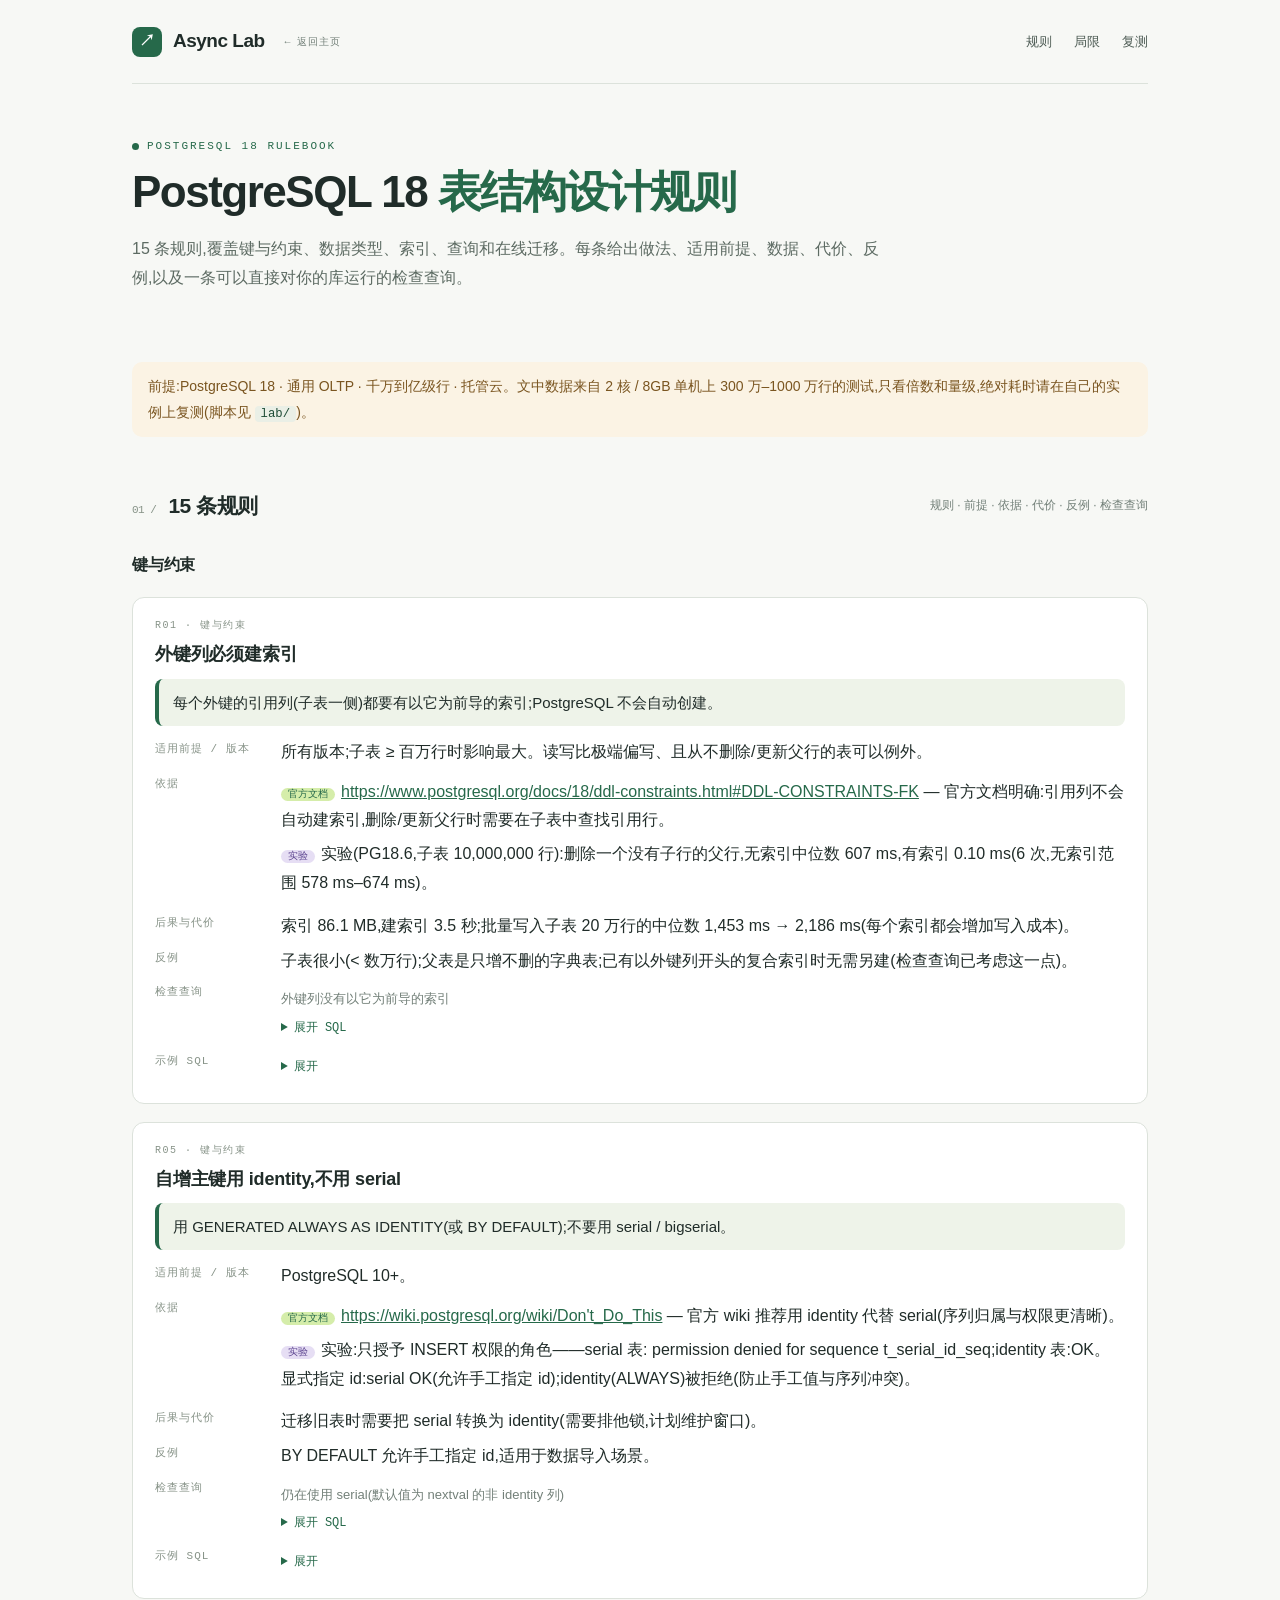
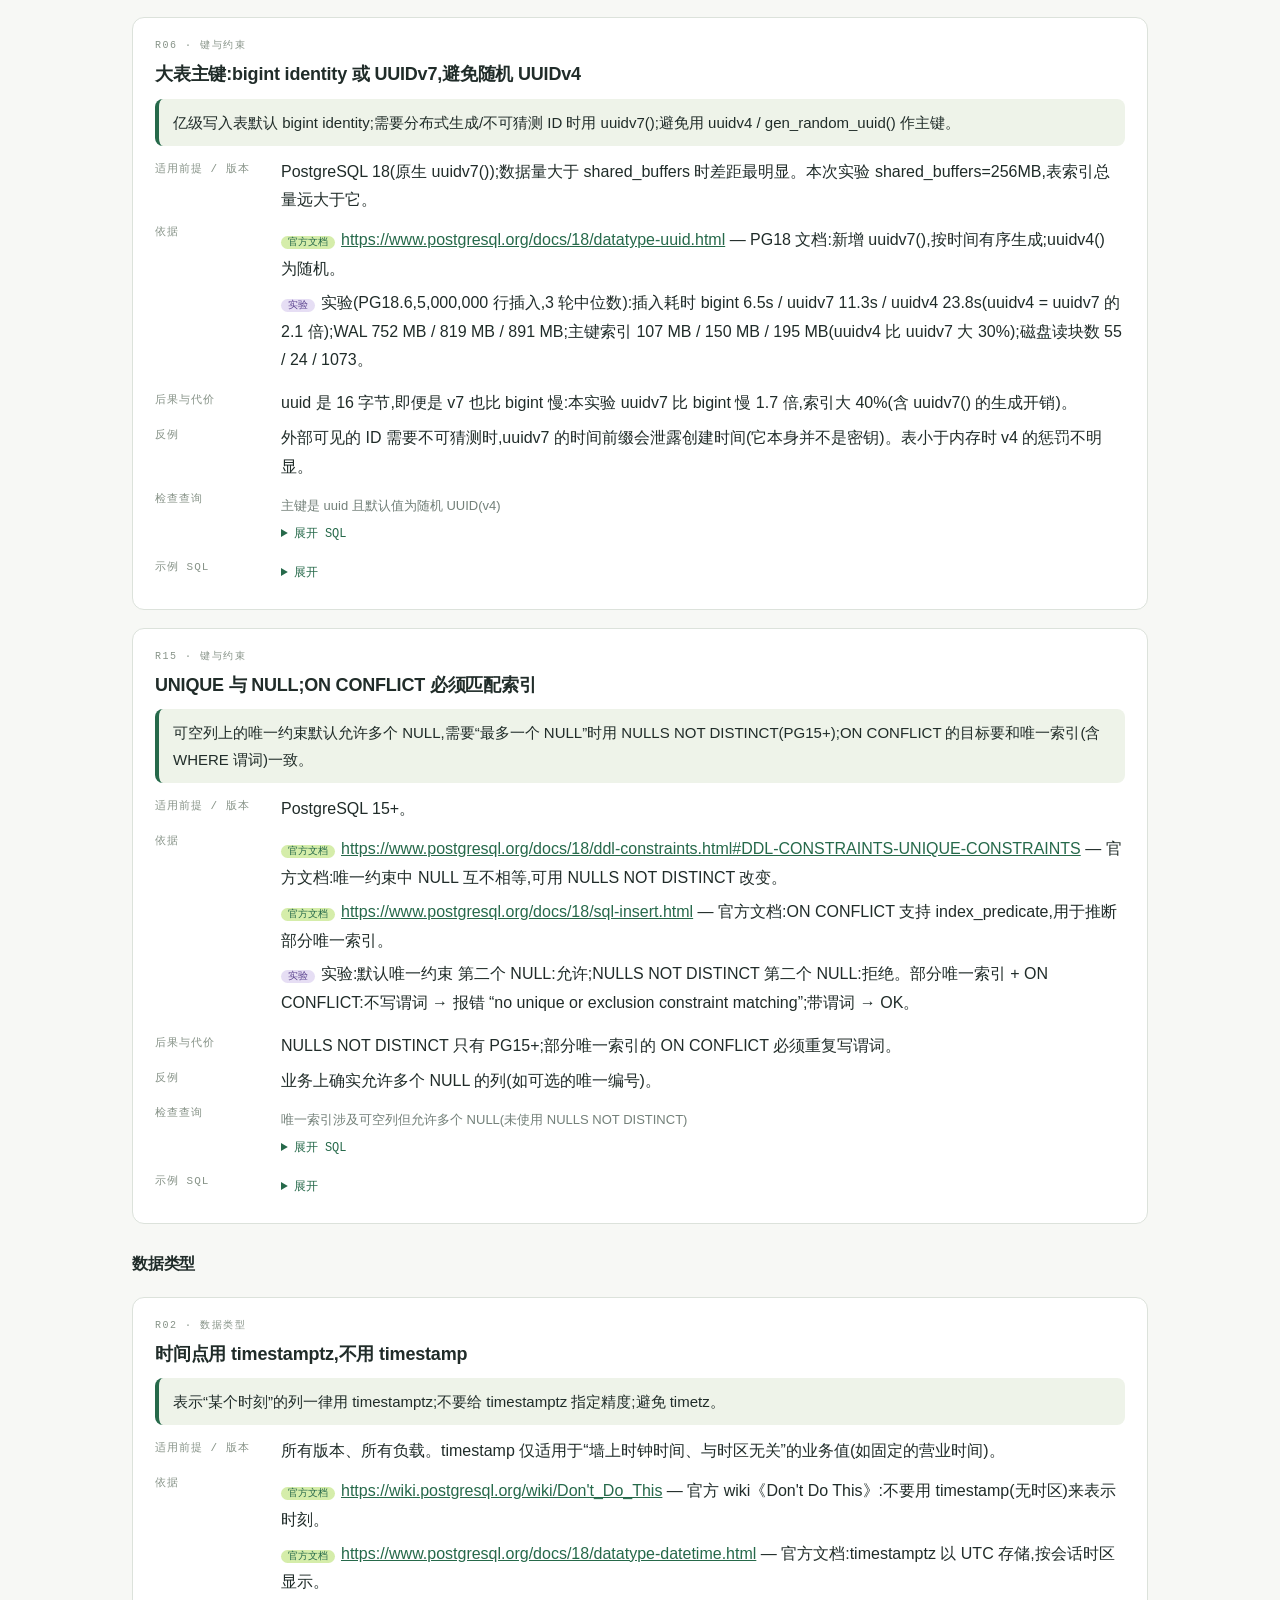
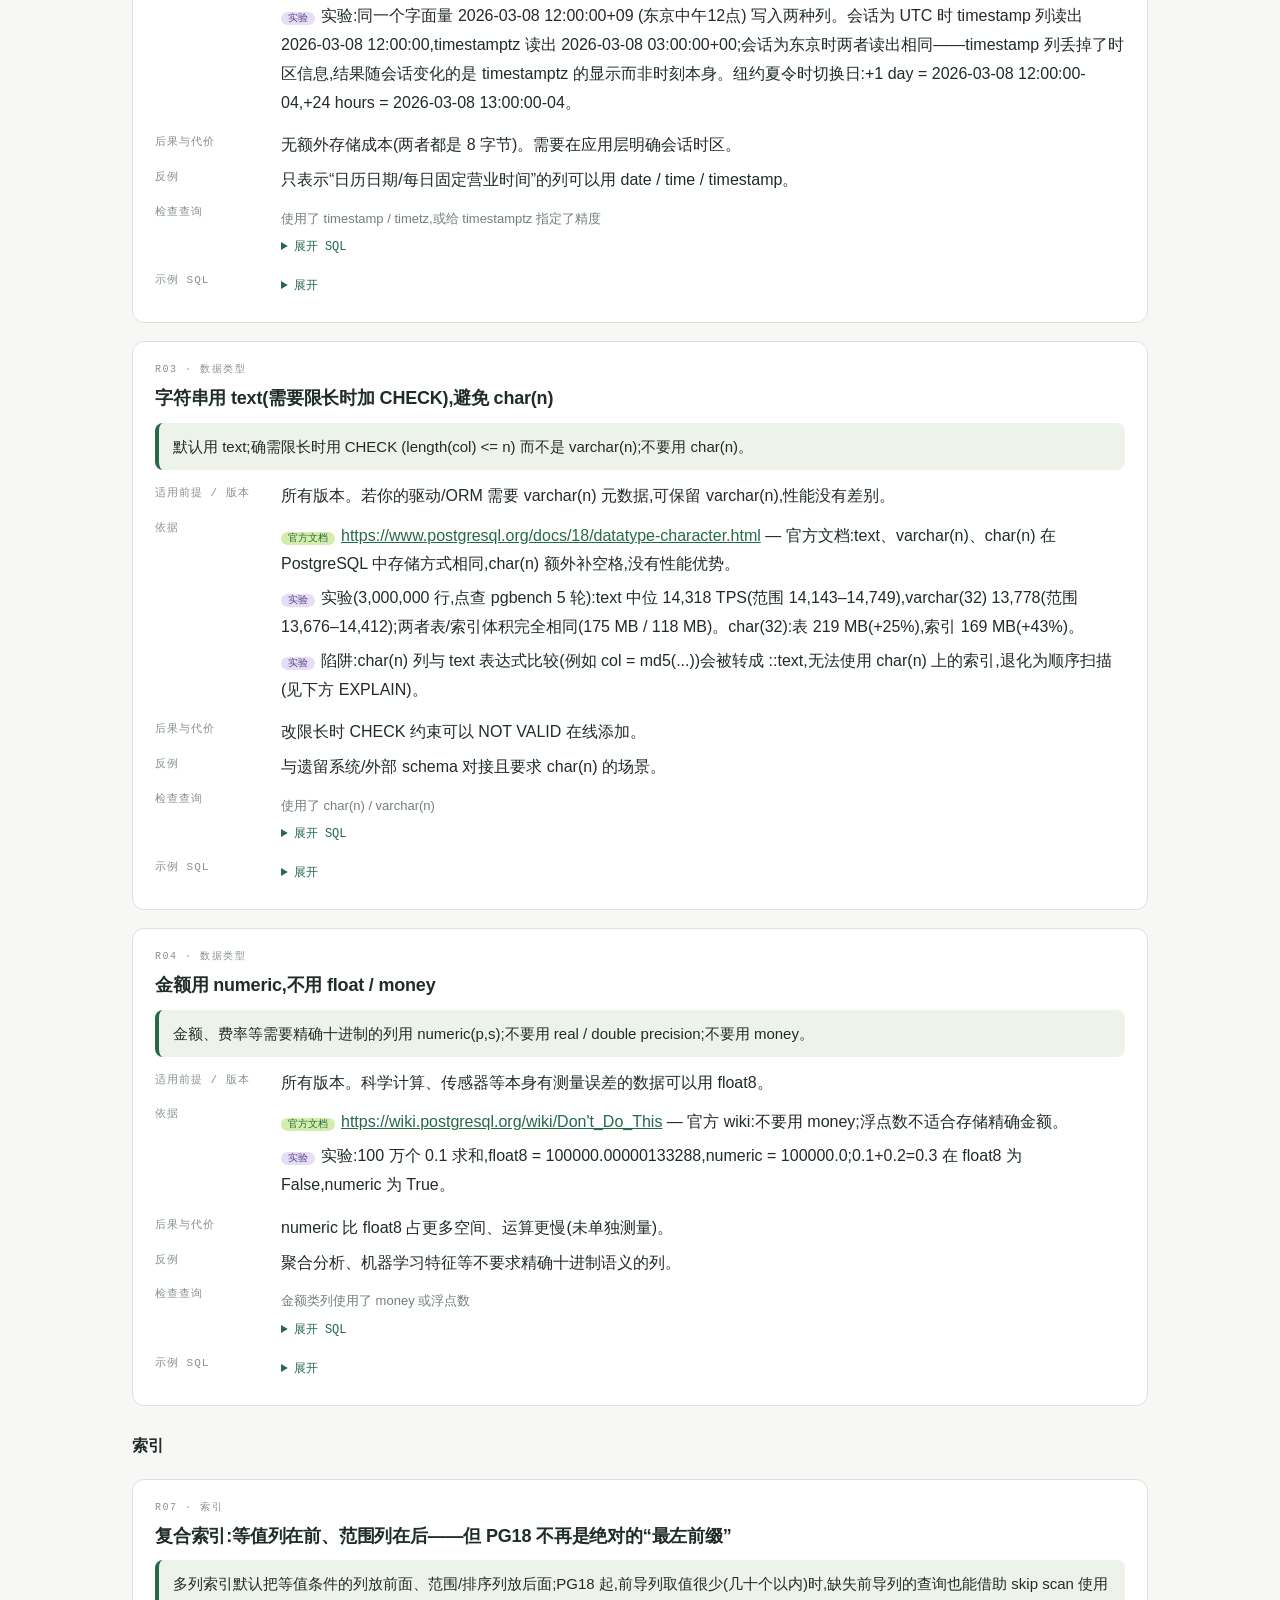
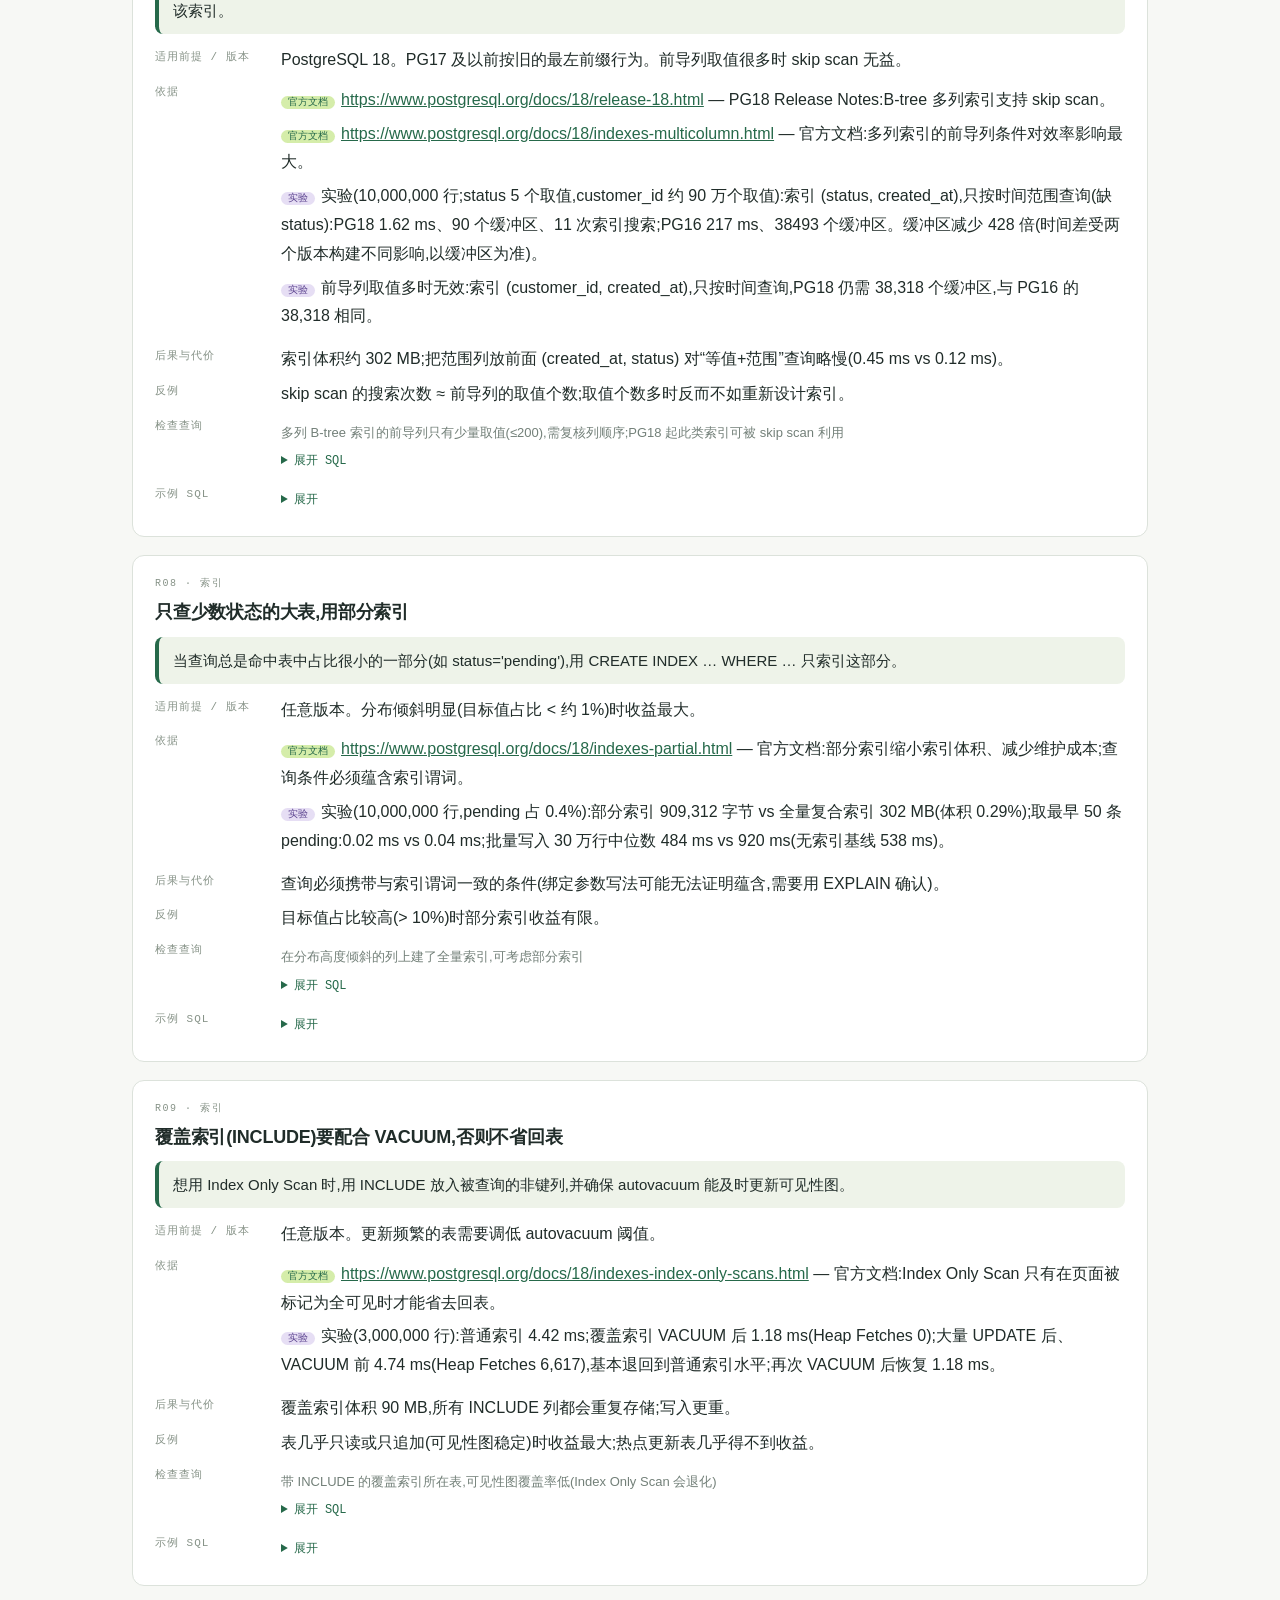
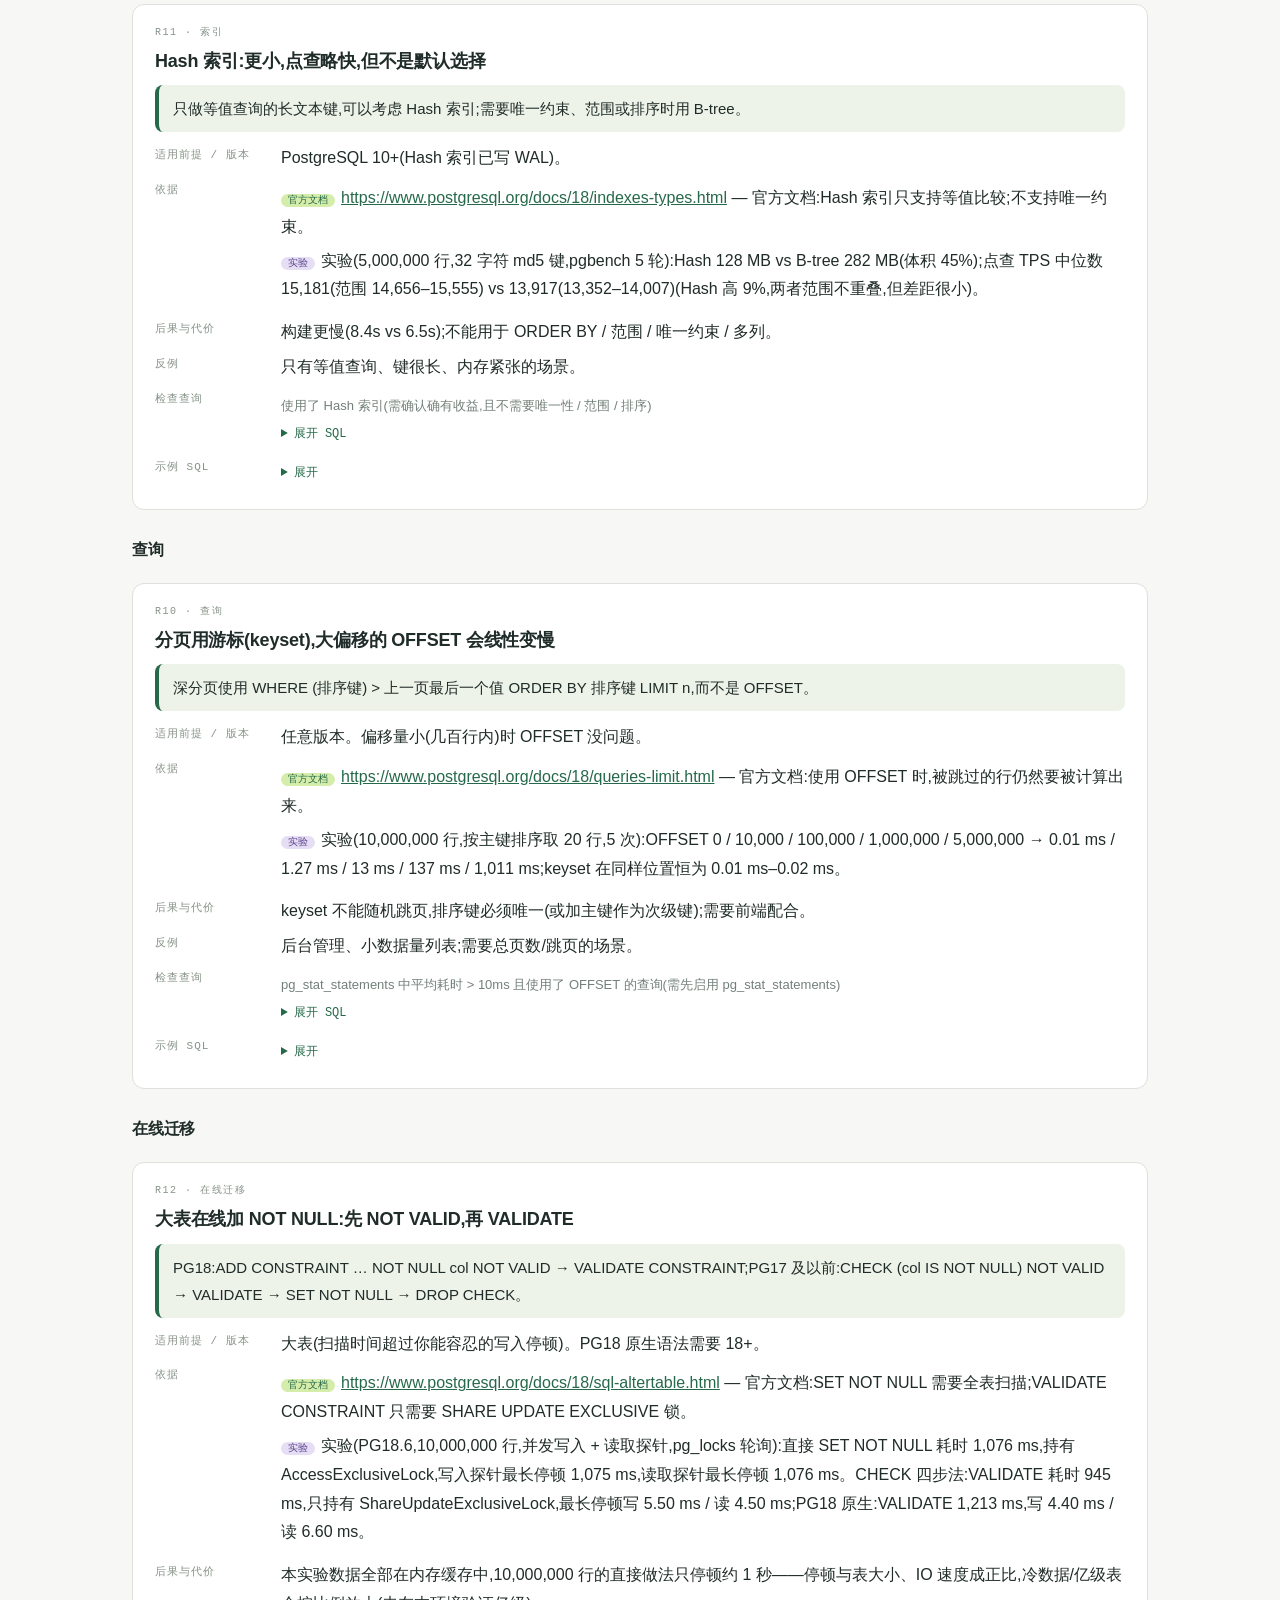
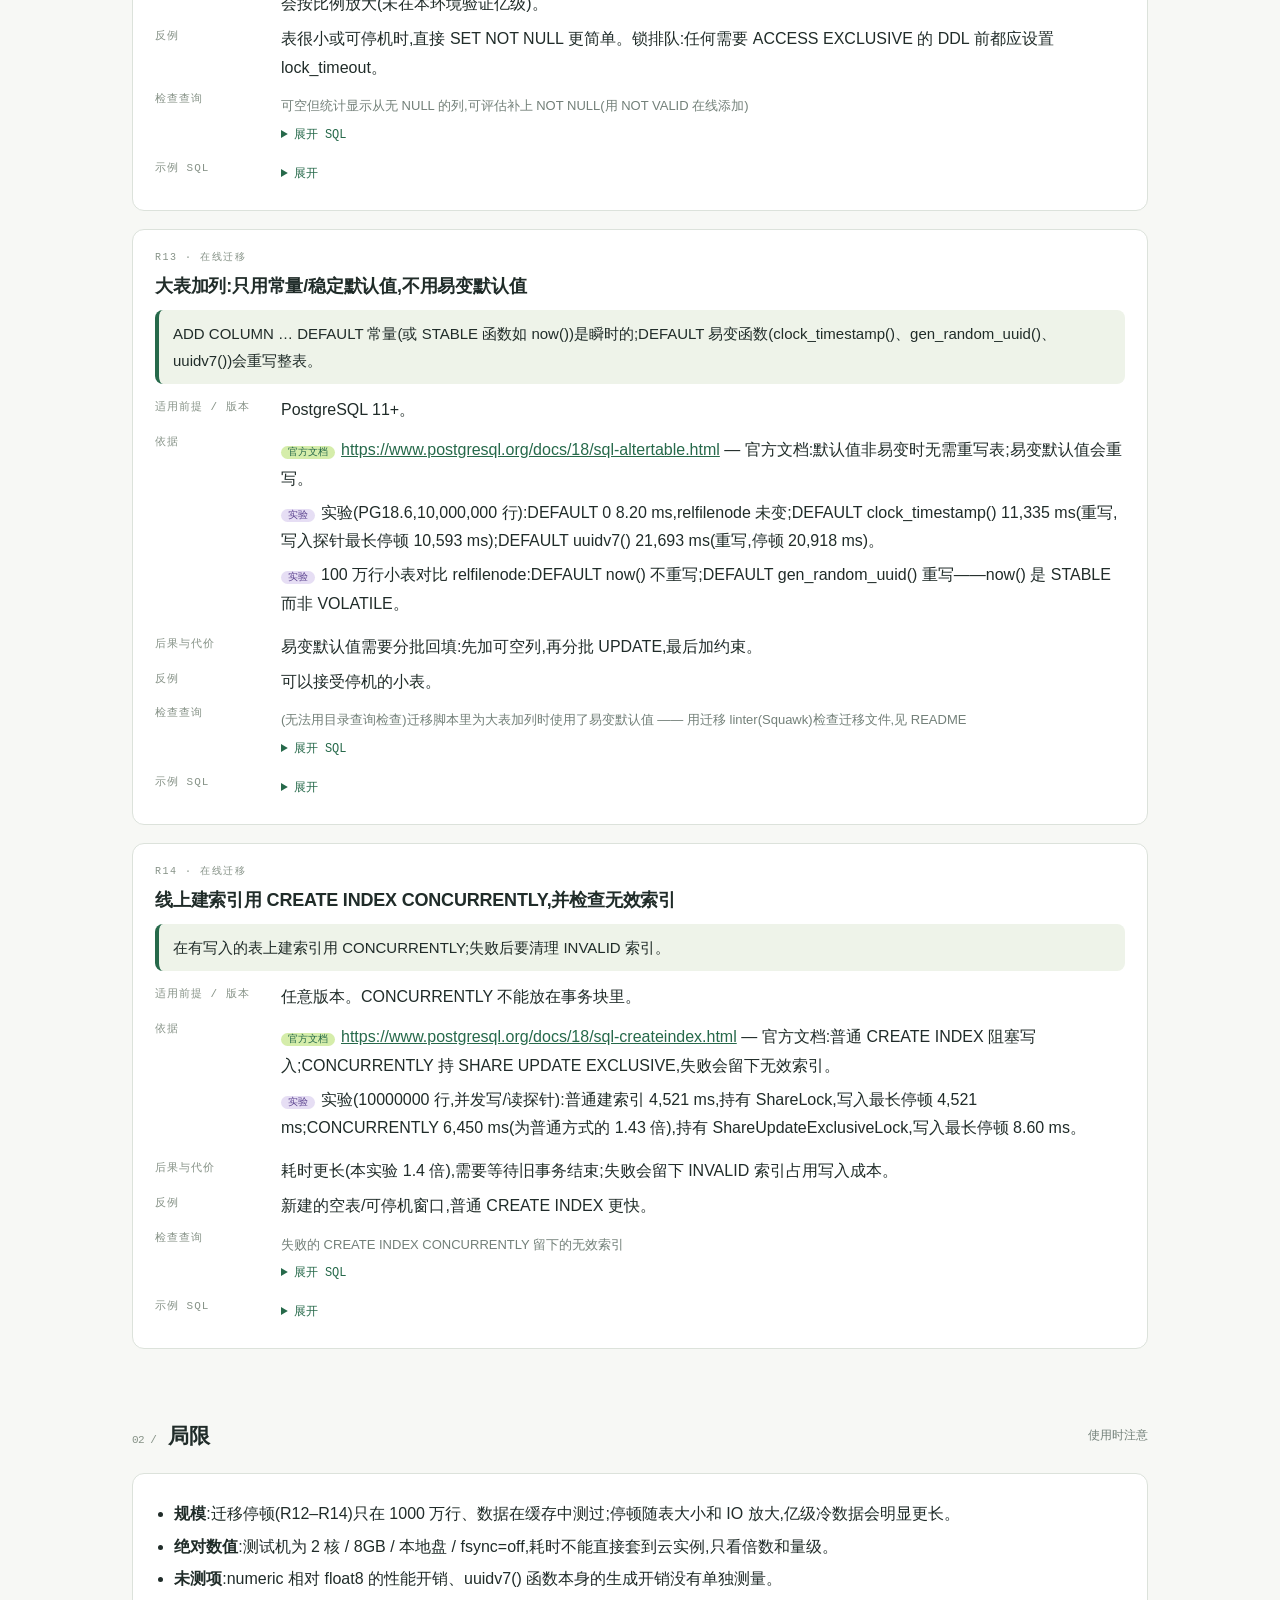
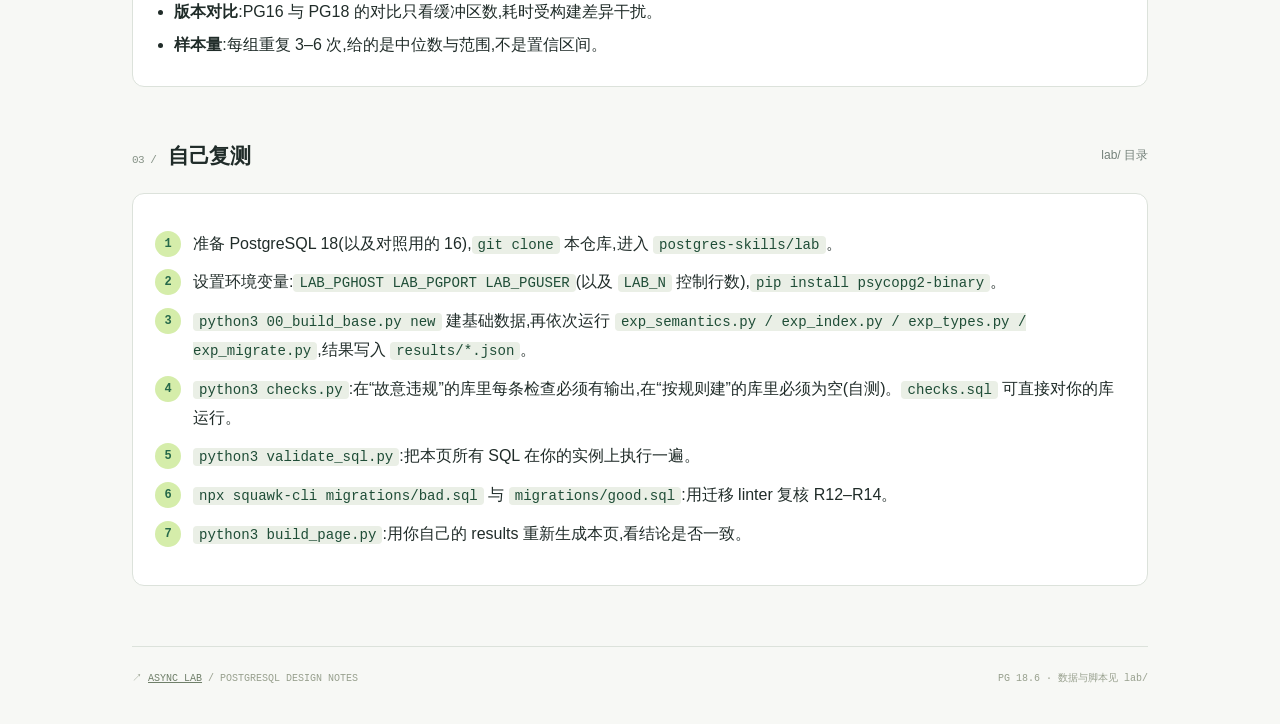
==== commit dc886bb9: "Trim rulebook to the rules; drop Skill comparison and prediction sections Retitle to 'PostgreSQL 18 " ====
--- a/postgres-skills/index.html
+++ b/postgres-skills/index.html
@@ -2,8 +2,8 @@
 <html lang="zh-CN">
 <head>
 <meta charset="UTF-8"><meta name="viewport" content="width=device-width,initial-scale=1">
-<title>PostgreSQL 18 设计规则手册(实测版)</title>
-<meta name="description" content="15 条 PostgreSQL 18 表结构设计规则:每条都有官方文档出处或可复现实验,预测错了也如实公布。">
+<title>PostgreSQL 18 设计规则手册</title>
+<meta name="description" content="15 条 PostgreSQL 18 表结构设计规则:做法、代价、反例与检查查询。">
 <style>
 :root{--bg:#f7f8f5;--ink:#202c29;--muted:#738079;--line:#dce2db;--green:#26694a;--lime:#d5edaa;--orange:#d7814f;--purple:#9275c1;--red:#b8483c;--card:#fff;--code:#2d3c32;--mono:ui-monospace,SFMono-Regular,Consolas,monospace}
 *{box-sizing:border-box}
@@ -107,42 +107,28 @@
 <body><div class="shell">
 <header>
   <a class="brand" href="../"><span class="mark">↗</span> Async Lab <small>← 返回主页</small></a>
-  <nav><a href="#premise">前提</a><a href="#rules">15 条规则</a><a href="#pred">预测 vs 实测</a><a href="#matrix">来源矩阵</a><a href="#todo">未验证</a><a href="#repro">复现</a></nav>
+  <nav><a href="#rules">规则</a><a href="#todo">局限</a><a href="#repro">复测</a></nav>
 </header>
 <main>
 <div class="hero">
-  <div class="eyebrow"><span class="dot"></span> VERIFIED RULEBOOK</div>
-  <h1>PostgreSQL 表结构设计,<em>只留验证过的。</em></h1>
-  <p class="lead">15 条规则,不是 15 条意见。每条都标明证据来自<strong>官方文档</strong>还是<strong>我在真实 PostgreSQL 18.6 上跑的实验</strong>,写明代价、反例,并附一条能在你自己的库上运行的检查查询。实验先写预测、再测量:<strong>15 项预测里 10 项命中、5 项错了</strong>,错的也列在下面。</p>
+  <div class="eyebrow"><span class="dot"></span> POSTGRESQL 18 RULEBOOK</div>
+  <h1>PostgreSQL 18 <em>表结构设计规则</em></h1>
+  <p class="lead">15 条规则,覆盖键与约束、数据类型、索引、查询和在线迁移。每条给出做法、适用前提、数据、代价、反例,以及一条可以直接对你的库运行的检查查询。</p>
 </div>
 
 <section id="premise">
-  <div class="section-head"><h2><span>00 /</span>前提与方法</h2><span>结论只在这些前提下成立</span></div>
-  <div class="grid g2">
-    <div class="card"><span class="tag">前提</span><ul>
-      <li>PostgreSQL <strong>18</strong>(实验服务器 18.6;版本差异对照用 16.15)</li>
-      <li>通用 <strong>OLTP</strong>;实验表规模 300 万–1000 万行(规则面向千万到亿级)</li>
-      <li>托管云,连接池另行处理(本手册不讨论池大小)</li>
-      <li>实验机:2 核 / 8GB / 本地盘 / shared_buffers=256MB / fsync=off — <strong>绝对耗时不可外推</strong></li></ul></div>
-    <div class="card"><span class="tag violet">方法</span><ul>
-      <li>先写预测(lab/predictions.md),再跑实验,不合就公布</li>
-      <li>数据用 generate_series 合成,包含倾斜分布</li>
-      <li>EXPLAIN (ANALYZE, BUFFERS) 取缓冲区数;pgbench 重复多轮取中位数与范围</li>
-      <li>迁移实验:并发读写探针 + 轮询 pg_locks 记录锁级别与停顿</li>
-      <li>没有测过的,标“未验证”;经验阈值标“经验值”</li></ul></div>
-  </div>
-  <div class="note">证据标签:<span class="ev"><span class="k">官方文档</span></span>=可点开核对的官方文档/wiki;<span class="ev"><span class="k x">实验</span></span>=我跑出的数据,脚本在 lab/ 目录,可复现。</div>
+  <div class="note">前提:PostgreSQL 18 · 通用 OLTP · 千万到亿级行 · 托管云。文中数据来自 2 核 / 8GB 单机上 300 万–1000 万行的测试,只看倍数和量级,绝对耗时请在自己的实例上复测(脚本见 <code>lab/</code>)。</div>
 </section>
 
 <section id="rules">
-  <div class="section-head"><h2><span>01 /</span>15 条规则</h2><span>固定格式:规则 · 前提 · 证据 · 代价 · 反例 · 检查查询 · 分歧裁决</span></div>
+  <div class="section-head"><h2><span>01 /</span>15 条规则</h2><span>规则 · 前提 · 依据 · 代价 · 反例 · 检查查询</span></div>
   <h3 style="margin:26px 0 4px">键与约束</h3><article class="card rule" id="r01">
 <span class="idx">R01 · 键与约束</span>
 <h3>外键列必须建索引</h3>
 <div class="oneline">每个外键的引用列(子表一侧)都要有以它为前导的索引;PostgreSQL 不会自动创建。</div>
 <dl>
 <dt>适用前提 / 版本</dt><dd>所有版本;子表 ≥ 百万行时影响最大。读写比极端偏写、且从不删除/更新父行的表可以例外。</dd>
-<dt>证据</dt><dd><ul class="ev"><li><span class="k">官方文档</span><a href="https://www.postgresql.org/docs/18/ddl-constraints.html#DDL-CONSTRAINTS-FK">https://www.postgresql.org/docs/18/ddl-constraints.html#DDL-CONSTRAINTS-FK</a> — 官方文档明确:引用列不会自动建索引,删除/更新父行时需要在子表中查找引用行。</li><li><span class="k x">实验</span>实验(PG18.6,子表 10,000,000 行):删除一个没有子行的父行,无索引中位数 607 ms,有索引 0.10 ms(6 次,无索引范围 578 ms–674 ms)。</li></ul></dd>
+<dt>依据</dt><dd><ul class="ev"><li><span class="k">官方文档</span><a href="https://www.postgresql.org/docs/18/ddl-constraints.html#DDL-CONSTRAINTS-FK">https://www.postgresql.org/docs/18/ddl-constraints.html#DDL-CONSTRAINTS-FK</a> — 官方文档明确:引用列不会自动建索引,删除/更新父行时需要在子表中查找引用行。</li><li><span class="k x">实验</span>实验(PG18.6,子表 10,000,000 行):删除一个没有子行的父行,无索引中位数 607 ms,有索引 0.10 ms(6 次,无索引范围 578 ms–674 ms)。</li></ul></dd>
 <dt>后果与代价</dt><dd>索引 86.1 MB,建索引 3.5 秒;批量写入子表 20 万行的中位数 1,453 ms → 2,186 ms(每个索引都会增加写入成本)。</dd>
 <dt>反例</dt><dd>子表很小(&lt; 数万行);父表是只增不删的字典表;已有以外键列开头的复合索引时无需另建(检查查询已考虑这一点)。</dd>
 <dt>检查查询</dt><dd><p class="src">外键列没有以它为前导的索引</p><details><summary>展开 SQL</summary><pre><code>SELECT c.conrelid::regclass AS table_name, c.conname AS foreign_key
@@ -152,20 +138,19 @@
     SELECT 1 FROM pg_index i
     WHERE i.indrelid = c.conrelid
       AND (string_to_array(i.indkey::text, &#x27; &#x27;)::int2[])[1:array_length(c.conkey, 1)] = c.conkey)</code></pre></details></dd>
-<dt>示例 SQL</dt><dd><details><summary>展开(已在 PG18.6 上实际执行通过)</summary><pre><code>CREATE TABLE r01_parent (id bigint GENERATED ALWAYS AS IDENTITY PRIMARY KEY);
+<dt>示例 SQL</dt><dd><details><summary>展开</summary><pre><code>CREATE TABLE r01_parent (id bigint GENERATED ALWAYS AS IDENTITY PRIMARY KEY);
 CREATE TABLE r01_child (
   id bigint GENERATED ALWAYS AS IDENTITY PRIMARY KEY,
   parent_id bigint NOT NULL REFERENCES r01_parent (id)
 );
 CREATE INDEX ON r01_child (parent_id);</code></pre></details></dd>
-<dt>来源分歧与裁决</dt><dd>四个 Skill 都认同,无分歧。倍率(约 6,072 倍)受缓存与硬件影响很大,此处只证明量级,不要当作固定值。</dd>
 </dl></article><article class="card rule" id="r05">
 <span class="idx">R05 · 键与约束</span>
 <h3>自增主键用 identity,不用 serial</h3>
 <div class="oneline">用 GENERATED ALWAYS AS IDENTITY(或 BY DEFAULT);不要用 serial / bigserial。</div>
 <dl>
 <dt>适用前提 / 版本</dt><dd>PostgreSQL 10+。</dd>
-<dt>证据</dt><dd><ul class="ev"><li><span class="k">官方文档</span><a href="https://wiki.postgresql.org/wiki/Don&#x27;t_Do_This">https://wiki.postgresql.org/wiki/Don&#x27;t_Do_This</a> — 官方 wiki 推荐用 identity 代替 serial(序列归属与权限更清晰)。</li><li><span class="k x">实验</span>实验:只授予 INSERT 权限的角色——serial 表: permission denied for sequence t_serial_id_seq;identity 表:OK。显式指定 id:serial OK(允许手工指定 id);identity(ALWAYS)被拒绝(防止手工值与序列冲突)。</li></ul></dd>
+<dt>依据</dt><dd><ul class="ev"><li><span class="k">官方文档</span><a href="https://wiki.postgresql.org/wiki/Don&#x27;t_Do_This">https://wiki.postgresql.org/wiki/Don&#x27;t_Do_This</a> — 官方 wiki 推荐用 identity 代替 serial(序列归属与权限更清晰)。</li><li><span class="k x">实验</span>实验:只授予 INSERT 权限的角色——serial 表: permission denied for sequence t_serial_id_seq;identity 表:OK。显式指定 id:serial OK(允许手工指定 id);identity(ALWAYS)被拒绝(防止手工值与序列冲突)。</li></ul></dd>
 <dt>后果与代价</dt><dd>迁移旧表时需要把 serial 转换为 identity(需要排他锁,计划维护窗口)。</dd>
 <dt>反例</dt><dd>BY DEFAULT 允许手工指定 id,适用于数据导入场景。</dd>
 <dt>检查查询</dt><dd><p class="src">仍在使用 serial(默认值为 nextval 的非 identity 列)</p><details><summary>展开 SQL</summary><pre><code>SELECT a.attrelid::regclass AS table_name, a.attname AS column_name, pg_get_expr(d.adbin, d.adrelid) AS default_expr
@@ -175,18 +160,17 @@
   cl.relkind IN (&#x27;r&#x27;,&#x27;p&#x27;) AND n.nspname NOT IN (&#x27;pg_catalog&#x27;,&#x27;information_schema&#x27;,&#x27;pg_toast&#x27;)
 
   AND a.attidentity = &#x27;&#x27; AND pg_get_expr(d.adbin, d.adrelid) LIKE &#x27;nextval(%&#x27;</code></pre></details></dd>
-<dt>示例 SQL</dt><dd><details><summary>展开(已在 PG18.6 上实际执行通过)</summary><pre><code>CREATE TABLE r05_items (
+<dt>示例 SQL</dt><dd><details><summary>展开</summary><pre><code>CREATE TABLE r05_items (
   id bigint GENERATED ALWAYS AS IDENTITY PRIMARY KEY,
   name text NOT NULL
 );</code></pre></details></dd>
-<dt>来源分歧与裁决</dt><dd>wshobson 推荐 identity,neon 明确写 “Avoid serial / bigserial”,与官方 wiki 和实验一致,无分歧。</dd>
 </dl></article><article class="card rule" id="r06">
 <span class="idx">R06 · 键与约束</span>
 <h3>大表主键:bigint identity 或 UUIDv7,避免随机 UUIDv4</h3>
 <div class="oneline">亿级写入表默认 bigint identity;需要分布式生成/不可猜测 ID 时用 uuidv7();避免用 uuidv4 / gen_random_uuid() 作主键。</div>
 <dl>
 <dt>适用前提 / 版本</dt><dd>PostgreSQL 18(原生 uuidv7());数据量大于 shared_buffers 时差距最明显。本次实验 shared_buffers=256MB,表索引总量远大于它。</dd>
-<dt>证据</dt><dd><ul class="ev"><li><span class="k">官方文档</span><a href="https://www.postgresql.org/docs/18/datatype-uuid.html">https://www.postgresql.org/docs/18/datatype-uuid.html</a> — PG18 文档:新增 uuidv7(),按时间有序生成;uuidv4() 为随机。</li><li><span class="k x">实验</span>实验(PG18.6,5,000,000 行插入,3 轮中位数):插入耗时 bigint 6.5s / uuidv7 11.3s / uuidv4 23.8s(uuidv4 = uuidv7 的 2.1 倍);WAL 752 MB / 819 MB / 891 MB;主键索引 107 MB / 150 MB / 195 MB(uuidv4 比 uuidv7 大 30%);磁盘读块数 55 / 24 / 1073。</li></ul></dd>
+<dt>依据</dt><dd><ul class="ev"><li><span class="k">官方文档</span><a href="https://www.postgresql.org/docs/18/datatype-uuid.html">https://www.postgresql.org/docs/18/datatype-uuid.html</a> — PG18 文档:新增 uuidv7(),按时间有序生成;uuidv4() 为随机。</li><li><span class="k x">实验</span>实验(PG18.6,5,000,000 行插入,3 轮中位数):插入耗时 bigint 6.5s / uuidv7 11.3s / uuidv4 23.8s(uuidv4 = uuidv7 的 2.1 倍);WAL 752 MB / 819 MB / 891 MB;主键索引 107 MB / 150 MB / 195 MB(uuidv4 比 uuidv7 大 30%);磁盘读块数 55 / 24 / 1073。</li></ul></dd>
 <dt>后果与代价</dt><dd>uuid 是 16 字节,即便是 v7 也比 bigint 慢:本实验 uuidv7 比 bigint 慢 1.7 倍,索引大 40%(含 uuidv7() 的生成开销)。</dd>
 <dt>反例</dt><dd>外部可见的 ID 需要不可猜测时,uuidv7 的时间前缀会泄露创建时间(它本身并不是密钥)。表小于内存时 v4 的惩罚不明显。</dd>
 <dt>检查查询</dt><dd><p class="src">主键是 uuid 且默认值为随机 UUID(v4)</p><details><summary>展开 SQL</summary><pre><code>SELECT a.attrelid::regclass AS table_name, a.attname AS column_name, pg_get_expr(d.adbin, d.adrelid) AS default_expr
@@ -198,19 +182,18 @@
   cl.relkind IN (&#x27;r&#x27;,&#x27;p&#x27;) AND n.nspname NOT IN (&#x27;pg_catalog&#x27;,&#x27;information_schema&#x27;,&#x27;pg_toast&#x27;)
 
   AND pg_get_expr(d.adbin, d.adrelid) ~ &#x27;(gen_random_uuid|uuidv4|uuid_generate_v4)&#x27;</code></pre></details></dd>
-<dt>示例 SQL</dt><dd><details><summary>展开(已在 PG18.6 上实际执行通过)</summary><pre><code>CREATE TABLE r06_events (
+<dt>示例 SQL</dt><dd><details><summary>展开</summary><pre><code>CREATE TABLE r06_events (
   id uuid PRIMARY KEY DEFAULT uuidv7(),
   payload text
 );
 SELECT uuidv7() &lt; uuidv7() AS ordered;</code></pre></details></dd>
-<dt>来源分歧与裁决</dt><dd>supabase 与 neon 明确反对 UUIDv4 主键;wshobson 允许 gen_random_uuid() 作为备选。实测支持前者(耗时 2 倍以上)。</dd>
 </dl></article><article class="card rule" id="r15">
 <span class="idx">R15 · 键与约束</span>
 <h3>UNIQUE 与 NULL;ON CONFLICT 必须匹配索引</h3>
 <div class="oneline">可空列上的唯一约束默认允许多个 NULL,需要“最多一个 NULL”时用 NULLS NOT DISTINCT(PG15+);ON CONFLICT 的目标要和唯一索引(含 WHERE 谓词)一致。</div>
 <dl>
 <dt>适用前提 / 版本</dt><dd>PostgreSQL 15+。</dd>
-<dt>证据</dt><dd><ul class="ev"><li><span class="k">官方文档</span><a href="https://www.postgresql.org/docs/18/ddl-constraints.html#DDL-CONSTRAINTS-UNIQUE-CONSTRAINTS">https://www.postgresql.org/docs/18/ddl-constraints.html#DDL-CONSTRAINTS-UNIQUE-CONSTRAINTS</a> — 官方文档:唯一约束中 NULL 互不相等,可用 NULLS NOT DISTINCT 改变。</li><li><span class="k">官方文档</span><a href="https://www.postgresql.org/docs/18/sql-insert.html">https://www.postgresql.org/docs/18/sql-insert.html</a> — 官方文档:ON CONFLICT 支持 index_predicate,用于推断部分唯一索引。</li><li><span class="k x">实验</span>实验:默认唯一约束 第二个 NULL:允许;NULLS NOT DISTINCT 第二个 NULL:拒绝。部分唯一索引 + ON CONFLICT:不写谓词 → 报错 “no unique or exclusion constraint matching”;带谓词 → OK。</li></ul></dd>
+<dt>依据</dt><dd><ul class="ev"><li><span class="k">官方文档</span><a href="https://www.postgresql.org/docs/18/ddl-constraints.html#DDL-CONSTRAINTS-UNIQUE-CONSTRAINTS">https://www.postgresql.org/docs/18/ddl-constraints.html#DDL-CONSTRAINTS-UNIQUE-CONSTRAINTS</a> — 官方文档:唯一约束中 NULL 互不相等,可用 NULLS NOT DISTINCT 改变。</li><li><span class="k">官方文档</span><a href="https://www.postgresql.org/docs/18/sql-insert.html">https://www.postgresql.org/docs/18/sql-insert.html</a> — 官方文档:ON CONFLICT 支持 index_predicate,用于推断部分唯一索引。</li><li><span class="k x">实验</span>实验:默认唯一约束 第二个 NULL:允许;NULLS NOT DISTINCT 第二个 NULL:拒绝。部分唯一索引 + ON CONFLICT:不写谓词 → 报错 “no unique or exclusion constraint matching”;带谓词 → OK。</li></ul></dd>
 <dt>后果与代价</dt><dd>NULLS NOT DISTINCT 只有 PG15+;部分唯一索引的 ON CONFLICT 必须重复写谓词。</dd>
 <dt>反例</dt><dd>业务上确实允许多个 NULL 的列(如可选的唯一编号)。</dd>
 <dt>检查查询</dt><dd><p class="src">唯一索引涉及可空列但允许多个 NULL(未使用 NULLS NOT DISTINCT)</p><details><summary>展开 SQL</summary><pre><code>SELECT i.indexrelid::regclass AS index_name, i.indrelid::regclass AS table_name
@@ -221,19 +204,18 @@
   AND EXISTS (SELECT 1 FROM pg_attribute a WHERE a.attrelid = i.indrelid
               AND a.attnum = ANY ((string_to_array(i.indkey::text, &#x27; &#x27;)::int2[])[1:i.indnkeyatts])
               AND NOT a.attnotnull)</code></pre></details></dd>
-<dt>示例 SQL</dt><dd><details><summary>展开(已在 PG18.6 上实际执行通过)</summary><pre><code>CREATE TABLE r15_users (id bigint GENERATED ALWAYS AS IDENTITY PRIMARY KEY, email text, deleted_at timestamptz);
+<dt>示例 SQL</dt><dd><details><summary>展开</summary><pre><code>CREATE TABLE r15_users (id bigint GENERATED ALWAYS AS IDENTITY PRIMARY KEY, email text, deleted_at timestamptz);
 CREATE UNIQUE INDEX r15_email_live ON r15_users (email) WHERE deleted_at IS NULL;
 INSERT INTO r15_users (email) VALUES (&#x27;a@x.com&#x27;)
 ON CONFLICT (email) WHERE deleted_at IS NULL DO NOTHING;
 CREATE TABLE r15_nnd (a int UNIQUE NULLS NOT DISTINCT);</code></pre></details></dd>
-<dt>来源分歧与裁决</dt><dd>wshobson 的 details.md 写 “partial indexes don&#x27;t work” with ON CONFLICT。实测:不带谓词确实报错,带 WHERE 谓词可以工作。这是 Skill 与官方文档/实验的分歧,裁决:以实验为准——Skill 的说法对一半。</dd>
 </dl></article><h3 style="margin:26px 0 4px">数据类型</h3><article class="card rule" id="r02">
 <span class="idx">R02 · 数据类型</span>
 <h3>时间点用 timestamptz,不用 timestamp</h3>
 <div class="oneline">表示“某个时刻”的列一律用 timestamptz;不要给 timestamptz 指定精度;避免 timetz。</div>
 <dl>
 <dt>适用前提 / 版本</dt><dd>所有版本、所有负载。timestamp 仅适用于“墙上时钟时间、与时区无关”的业务值(如固定的营业时间)。</dd>
-<dt>证据</dt><dd><ul class="ev"><li><span class="k">官方文档</span><a href="https://wiki.postgresql.org/wiki/Don&#x27;t_Do_This">https://wiki.postgresql.org/wiki/Don&#x27;t_Do_This</a> — 官方 wiki《Don&#x27;t Do This》:不要用 timestamp(无时区)来表示时刻。</li><li><span class="k">官方文档</span><a href="https://www.postgresql.org/docs/18/datatype-datetime.html">https://www.postgresql.org/docs/18/datatype-datetime.html</a> — 官方文档:timestamptz 以 UTC 存储,按会话时区显示。</li><li><span class="k x">实验</span>实验:同一个字面量 2026-03-08 12:00:00+09 (东京中午12点) 写入两种列。会话为 UTC 时 timestamp 列读出 2026-03-08 12:00:00,timestamptz 读出 2026-03-08 03:00:00+00;会话为东京时两者读出相同——timestamp 列丢掉了时区信息,结果随会话变化的是 timestamptz 的显示而非时刻本身。纽约夏令时切换日:+1 day = 2026-03-08 12:00:00-04,+24 hours = 2026-03-08 13:00:00-04。</li></ul></dd>
+<dt>依据</dt><dd><ul class="ev"><li><span class="k">官方文档</span><a href="https://wiki.postgresql.org/wiki/Don&#x27;t_Do_This">https://wiki.postgresql.org/wiki/Don&#x27;t_Do_This</a> — 官方 wiki《Don&#x27;t Do This》:不要用 timestamp(无时区)来表示时刻。</li><li><span class="k">官方文档</span><a href="https://www.postgresql.org/docs/18/datatype-datetime.html">https://www.postgresql.org/docs/18/datatype-datetime.html</a> — 官方文档:timestamptz 以 UTC 存储,按会话时区显示。</li><li><span class="k x">实验</span>实验:同一个字面量 2026-03-08 12:00:00+09 (东京中午12点) 写入两种列。会话为 UTC 时 timestamp 列读出 2026-03-08 12:00:00,timestamptz 读出 2026-03-08 03:00:00+00;会话为东京时两者读出相同——timestamp 列丢掉了时区信息,结果随会话变化的是 timestamptz 的显示而非时刻本身。纽约夏令时切换日:+1 day = 2026-03-08 12:00:00-04,+24 hours = 2026-03-08 13:00:00-04。</li></ul></dd>
 <dt>后果与代价</dt><dd>无额外存储成本(两者都是 8 字节)。需要在应用层明确会话时区。</dd>
 <dt>反例</dt><dd>只表示“日历日期/每日固定营业时间”的列可以用 date / time / timestamp。</dd>
 <dt>检查查询</dt><dd><p class="src">使用了 timestamp / timetz,或给 timestamptz 指定了精度</p><details><summary>展开 SQL</summary><pre><code>SELECT a.attrelid::regclass AS table_name, a.attname AS column_name, format_type(a.atttypid, a.atttypmod) AS type
@@ -243,19 +225,18 @@
 
   AND (a.atttypid IN (&#x27;timestamp&#x27;::regtype, &#x27;timetz&#x27;::regtype)
        OR (a.atttypid = &#x27;timestamptz&#x27;::regtype AND a.atttypmod &lt;&gt; -1))</code></pre></details></dd>
-<dt>示例 SQL</dt><dd><details><summary>展开(已在 PG18.6 上实际执行通过)</summary><pre><code>CREATE TABLE r02_events (
+<dt>示例 SQL</dt><dd><details><summary>展开</summary><pre><code>CREATE TABLE r02_events (
   id bigint GENERATED ALWAYS AS IDENTITY PRIMARY KEY,
   happened_at timestamptz NOT NULL DEFAULT now()
 );</code></pre></details></dd>
-<dt>来源分歧与裁决</dt><dd>无分歧。预测命中(语义演示)。</dd>
 </dl></article><article class="card rule" id="r03">
 <span class="idx">R03 · 数据类型</span>
 <h3>字符串用 text(需要限长时加 CHECK),避免 char(n)</h3>
 <div class="oneline">默认用 text;确需限长时用 CHECK (length(col) &lt;= n) 而不是 varchar(n);不要用 char(n)。</div>
 <dl>
 <dt>适用前提 / 版本</dt><dd>所有版本。若你的驱动/ORM 需要 varchar(n) 元数据,可保留 varchar(n),性能没有差别。</dd>
-<dt>证据</dt><dd><ul class="ev"><li><span class="k">官方文档</span><a href="https://www.postgresql.org/docs/18/datatype-character.html">https://www.postgresql.org/docs/18/datatype-character.html</a> — 官方文档:text、varchar(n)、char(n) 在 PostgreSQL 中存储方式相同,char(n) 额外补空格,没有性能优势。</li><li><span class="k x">实验</span>实验(3,000,000 行,点查 pgbench 5 轮):text 中位 14,318 TPS(范围 14,143–14,749),varchar(32) 13,778(范围 13,676–14,412);两者表/索引体积完全相同(175 MB / 118 MB)。char(32):表 219 MB(+25%),索引 169 MB(+43%)。</li><li><span class="k x">实验</span>意外发现(预测没有想到):char(n) 列与 text 表达式比较(例如 col = md5(...))会被转成 ::text,无法使用 char(n) 上的索引,退化为顺序扫描——下面的 EXPLAIN 在 PG18 上实测。</li></ul></dd>
-<dt>后果与代价</dt><dd>改限长时 CHECK 约束可以 NOT VALID 在线添加;varchar(n) 缩小长度的重写行为属文档层面说法,本手册未验证。</dd>
+<dt>依据</dt><dd><ul class="ev"><li><span class="k">官方文档</span><a href="https://www.postgresql.org/docs/18/datatype-character.html">https://www.postgresql.org/docs/18/datatype-character.html</a> — 官方文档:text、varchar(n)、char(n) 在 PostgreSQL 中存储方式相同,char(n) 额外补空格,没有性能优势。</li><li><span class="k x">实验</span>实验(3,000,000 行,点查 pgbench 5 轮):text 中位 14,318 TPS(范围 14,143–14,749),varchar(32) 13,778(范围 13,676–14,412);两者表/索引体积完全相同(175 MB / 118 MB)。char(32):表 219 MB(+25%),索引 169 MB(+43%)。</li><li><span class="k x">实验</span>陷阱:char(n) 列与 text 表达式比较(例如 col = md5(...))会被转成 ::text,无法使用 char(n) 上的索引,退化为顺序扫描(见下方 EXPLAIN)。</li></ul></dd>
+<dt>后果与代价</dt><dd>改限长时 CHECK 约束可以 NOT VALID 在线添加。</dd>
 <dt>反例</dt><dd>与遗留系统/外部 schema 对接且要求 char(n) 的场景。</dd>
 <dt>检查查询</dt><dd><p class="src">使用了 char(n) / varchar(n)</p><details><summary>展开 SQL</summary><pre><code>SELECT a.attrelid::regclass AS table_name, a.attname AS column_name, format_type(a.atttypid, a.atttypmod) AS type
 FROM pg_attribute a JOIN pg_class cl ON cl.oid = a.attrelid JOIN pg_namespace n ON n.oid = cl.relnamespace
@@ -263,7 +244,7 @@
   cl.relkind IN (&#x27;r&#x27;,&#x27;p&#x27;) AND n.nspname NOT IN (&#x27;pg_catalog&#x27;,&#x27;information_schema&#x27;,&#x27;pg_toast&#x27;)
 
   AND a.atttypid IN (&#x27;bpchar&#x27;::regtype, &#x27;varchar&#x27;::regtype) AND a.atttypmod &lt;&gt; -1</code></pre></details></dd>
-<dt>示例 SQL</dt><dd><details><summary>展开(已在 PG18.6 上实际执行通过)</summary><pre><code>CREATE TABLE r03_users (
+<dt>示例 SQL</dt><dd><details><summary>展开</summary><pre><code>CREATE TABLE r03_users (
   id bigint GENERATED ALWAYS AS IDENTITY PRIMARY KEY,
   email text NOT NULL CHECK (length(email) &lt;= 254)
 );
@@ -273,15 +254,14 @@
 ANALYZE r03_c;
 EXPLAIN SELECT 1 FROM r03_c WHERE code = md5(&#x27;5&#x27;);
 EXPLAIN SELECT 1 FROM r03_c WHERE code = md5(&#x27;5&#x27;)::char(32);</code></pre></details></dd>
-<dt>来源分歧与裁决</dt><dd>supabase / wshobson / neon / ECC 一致主张 text。官方文档同样认为 varchar(n) 无性能收益——但这一点实测只在“相同长度语义”下成立,见上面 char(n) 的索引陷阱。</dd>
 </dl></article><article class="card rule" id="r04">
 <span class="idx">R04 · 数据类型</span>
 <h3>金额用 numeric,不用 float / money</h3>
 <div class="oneline">金额、费率等需要精确十进制的列用 numeric(p,s);不要用 real / double precision;不要用 money。</div>
 <dl>
 <dt>适用前提 / 版本</dt><dd>所有版本。科学计算、传感器等本身有测量误差的数据可以用 float8。</dd>
-<dt>证据</dt><dd><ul class="ev"><li><span class="k">官方文档</span><a href="https://wiki.postgresql.org/wiki/Don&#x27;t_Do_This">https://wiki.postgresql.org/wiki/Don&#x27;t_Do_This</a> — 官方 wiki:不要用 money;浮点数不适合存储精确金额。</li><li><span class="k x">实验</span>实验:100 万个 0.1 求和,float8 = 100000.00000133288,numeric = 100000.0;0.1+0.2=0.3 在 float8 为 False,numeric 为 True。</li></ul></dd>
-<dt>后果与代价</dt><dd>numeric 比 float8 占更多空间、运算更慢(本手册未测量,属于文档层面的常识,标为“未验证”)。</dd>
+<dt>依据</dt><dd><ul class="ev"><li><span class="k">官方文档</span><a href="https://wiki.postgresql.org/wiki/Don&#x27;t_Do_This">https://wiki.postgresql.org/wiki/Don&#x27;t_Do_This</a> — 官方 wiki:不要用 money;浮点数不适合存储精确金额。</li><li><span class="k x">实验</span>实验:100 万个 0.1 求和,float8 = 100000.00000133288,numeric = 100000.0;0.1+0.2=0.3 在 float8 为 False,numeric 为 True。</li></ul></dd>
+<dt>后果与代价</dt><dd>numeric 比 float8 占更多空间、运算更慢(未单独测量)。</dd>
 <dt>反例</dt><dd>聚合分析、机器学习特征等不要求精确十进制语义的列。</dd>
 <dt>检查查询</dt><dd><p class="src">金额类列使用了 money 或浮点数</p><details><summary>展开 SQL</summary><pre><code>SELECT a.attrelid::regclass AS table_name, a.attname AS column_name, format_type(a.atttypid, a.atttypmod) AS type
 FROM pg_attribute a JOIN pg_class cl ON cl.oid = a.attrelid JOIN pg_namespace n ON n.oid = cl.relnamespace
@@ -291,19 +271,18 @@
   AND (a.atttypid = &#x27;money&#x27;::regtype
        OR (a.atttypid IN (&#x27;float4&#x27;::regtype, &#x27;float8&#x27;::regtype)
            AND a.attname ~* &#x27;(price|amount|total|balance|cost|fee|salary|money)&#x27;))</code></pre></details></dd>
-<dt>示例 SQL</dt><dd><details><summary>展开(已在 PG18.6 上实际执行通过)</summary><pre><code>CREATE TABLE r04_payments (
+<dt>示例 SQL</dt><dd><details><summary>展开</summary><pre><code>CREATE TABLE r04_payments (
   id bigint GENERATED ALWAYS AS IDENTITY PRIMARY KEY,
   amount numeric(12,2) NOT NULL CHECK (amount &gt;= 0)
 );
 SELECT sum(0.1::float8) AS float_sum, sum(0.1::numeric) AS numeric_sum FROM generate_series(1, 1000000);</code></pre></details></dd>
-<dt>来源分歧与裁决</dt><dd>无分歧。</dd>
 </dl></article><h3 style="margin:26px 0 4px">索引</h3><article class="card rule" id="r07">
 <span class="idx">R07 · 索引</span>
 <h3>复合索引:等值列在前、范围列在后——但 PG18 不再是绝对的“最左前缀”</h3>
 <div class="oneline">多列索引默认把等值条件的列放前面、范围/排序列放后面;PG18 起,前导列取值很少(几十个以内)时,缺失前导列的查询也能借助 skip scan 使用该索引。</div>
 <dl>
 <dt>适用前提 / 版本</dt><dd>PostgreSQL 18。PG17 及以前按旧的最左前缀行为。前导列取值很多时 skip scan 无益。</dd>
-<dt>证据</dt><dd><ul class="ev"><li><span class="k">官方文档</span><a href="https://www.postgresql.org/docs/18/release-18.html">https://www.postgresql.org/docs/18/release-18.html</a> — PG18 Release Notes:B-tree 多列索引支持 skip scan。</li><li><span class="k">官方文档</span><a href="https://www.postgresql.org/docs/18/indexes-multicolumn.html">https://www.postgresql.org/docs/18/indexes-multicolumn.html</a> — 官方文档:多列索引的前导列条件对效率影响最大。</li><li><span class="k x">实验</span>实验(10,000,000 行;status 5 个取值,customer_id 约 90 万个取值):索引 (status, created_at),只按时间范围查询(缺 status):PG18 1.62 ms、90 个缓冲区、11 次索引搜索;PG16 217 ms、38493 个缓冲区。缓冲区减少 428 倍(时间差受两个版本构建不同影响,以缓冲区为准)。</li><li><span class="k x">实验</span>前导列取值多时无效:索引 (customer_id, created_at),只按时间查询,PG18 仍需 38,318 个缓冲区,与 PG16 的 38,318 相同。</li></ul></dd>
+<dt>依据</dt><dd><ul class="ev"><li><span class="k">官方文档</span><a href="https://www.postgresql.org/docs/18/release-18.html">https://www.postgresql.org/docs/18/release-18.html</a> — PG18 Release Notes:B-tree 多列索引支持 skip scan。</li><li><span class="k">官方文档</span><a href="https://www.postgresql.org/docs/18/indexes-multicolumn.html">https://www.postgresql.org/docs/18/indexes-multicolumn.html</a> — 官方文档:多列索引的前导列条件对效率影响最大。</li><li><span class="k x">实验</span>实验(10,000,000 行;status 5 个取值,customer_id 约 90 万个取值):索引 (status, created_at),只按时间范围查询(缺 status):PG18 1.62 ms、90 个缓冲区、11 次索引搜索;PG16 217 ms、38493 个缓冲区。缓冲区减少 428 倍(时间差受两个版本构建不同影响,以缓冲区为准)。</li><li><span class="k x">实验</span>前导列取值多时无效:索引 (customer_id, created_at),只按时间查询,PG18 仍需 38,318 个缓冲区,与 PG16 的 38,318 相同。</li></ul></dd>
 <dt>后果与代价</dt><dd>索引体积约 302 MB;把范围列放前面 (created_at, status) 对“等值+范围”查询略慢(0.45 ms vs 0.12 ms)。</dd>
 <dt>反例</dt><dd>skip scan 的搜索次数 ≈ 前导列的取值个数;取值个数多时反而不如重新设计索引。</dd>
 <dt>检查查询</dt><dd><p class="src">多列 B-tree 索引的前导列只有少量取值(≤200),需复核列顺序;PG18 起此类索引可被 skip scan 利用</p><details><summary>展开 SQL</summary><pre><code>SELECT i.indexrelid::regclass AS index_name, i.indrelid::regclass AS table_name, a.attname AS leading_column, s.n_distinct
@@ -315,7 +294,7 @@
 JOIN pg_attribute a ON a.attrelid = i.indrelid AND a.attnum = i.indkey[0]
 JOIN pg_stats s ON s.schemaname = n.nspname AND s.tablename = tc.relname AND s.attname = a.attname
 WHERE n.nspname NOT IN (&#x27;pg_catalog&#x27;,&#x27;information_schema&#x27;,&#x27;pg_toast&#x27;) AND i.indnkeyatts &gt; 1 AND s.n_distinct BETWEEN 1 AND 200</code></pre></details></dd>
-<dt>示例 SQL</dt><dd><details><summary>展开(已在 PG18.6 上实际执行通过)</summary><pre><code>CREATE TABLE r07_orders (id bigint GENERATED ALWAYS AS IDENTITY PRIMARY KEY, status text NOT NULL, created_at timestamptz NOT NULL);
+<dt>示例 SQL</dt><dd><details><summary>展开</summary><pre><code>CREATE TABLE r07_orders (id bigint GENERATED ALWAYS AS IDENTITY PRIMARY KEY, status text NOT NULL, created_at timestamptz NOT NULL);
 INSERT INTO r07_orders (status, created_at)
 SELECT (ARRAY[&#x27;new&#x27;,&#x27;paid&#x27;,&#x27;shipped&#x27;,&#x27;done&#x27;,&#x27;cancelled&#x27;])[1 + g % 5], now() - (g || &#x27; seconds&#x27;)::interval
 FROM generate_series(1, 200000) g;
@@ -323,14 +302,13 @@
 ANALYZE r07_orders;
 EXPLAIN (ANALYZE, BUFFERS, COSTS OFF, TIMING OFF)
 SELECT count(*) FROM r07_orders WHERE created_at &gt; now() - interval &#x27;1 hour&#x27;;</code></pre></details></dd>
-<dt>来源分歧与裁决</dt><dd>supabase / wshobson / neon 都写“最左前缀,缺前导列则索引不可用”(supabase query-composite-indexes.md 注释:“Does NOT work for: WHERE created_at &gt; …”)。在 PG18 上这条已被官方特性修正:前导列取值少时可用。裁决:以 PG18 文档 + 实验为准,但仅对低基数前导列成立。</dd>
 </dl></article><article class="card rule" id="r08">
 <span class="idx">R08 · 索引</span>
 <h3>只查少数状态的大表,用部分索引</h3>
 <div class="oneline">当查询总是命中表中占比很小的一部分(如 status=&#x27;pending&#x27;),用 CREATE INDEX … WHERE … 只索引这部分。</div>
 <dl>
 <dt>适用前提 / 版本</dt><dd>任意版本。分布倾斜明显(目标值占比 &lt; 约 1%)时收益最大。</dd>
-<dt>证据</dt><dd><ul class="ev"><li><span class="k">官方文档</span><a href="https://www.postgresql.org/docs/18/indexes-partial.html">https://www.postgresql.org/docs/18/indexes-partial.html</a> — 官方文档:部分索引缩小索引体积、减少维护成本;查询条件必须蕴含索引谓词。</li><li><span class="k x">实验</span>实验(10,000,000 行,pending 占 0.4%):部分索引 909,312 字节 vs 全量复合索引 302 MB(体积 0.29%);取最早 50 条 pending:0.02 ms vs 0.04 ms;批量写入 30 万行中位数 484 ms vs 920 ms(无索引基线 538 ms)。</li></ul></dd>
+<dt>依据</dt><dd><ul class="ev"><li><span class="k">官方文档</span><a href="https://www.postgresql.org/docs/18/indexes-partial.html">https://www.postgresql.org/docs/18/indexes-partial.html</a> — 官方文档:部分索引缩小索引体积、减少维护成本;查询条件必须蕴含索引谓词。</li><li><span class="k x">实验</span>实验(10,000,000 行,pending 占 0.4%):部分索引 909,312 字节 vs 全量复合索引 302 MB(体积 0.29%);取最早 50 条 pending:0.02 ms vs 0.04 ms;批量写入 30 万行中位数 484 ms vs 920 ms(无索引基线 538 ms)。</li></ul></dd>
 <dt>后果与代价</dt><dd>查询必须携带与索引谓词一致的条件(绑定参数写法可能无法证明蕴含,需要用 EXPLAIN 确认)。</dd>
 <dt>反例</dt><dd>目标值占比较高(&gt; 10%)时部分索引收益有限。</dd>
 <dt>检查查询</dt><dd><p class="src">在分布高度倾斜的列上建了全量索引,可考虑部分索引</p><details><summary>展开 SQL</summary><pre><code>SELECT i.indexrelid::regclass AS index_name, i.indrelid::regclass AS table_name, a.attname AS leading_column,
@@ -342,16 +320,15 @@
 JOIN pg_stats s ON s.schemaname = n.nspname AND s.tablename = tc.relname AND s.attname = a.attname
 WHERE n.nspname NOT IN (&#x27;pg_catalog&#x27;,&#x27;information_schema&#x27;,&#x27;pg_toast&#x27;) AND i.indpred IS NULL AND NOT i.indisprimary AND NOT i.indisunique
   AND (s.most_common_freqs)[1] &gt; 0.9</code></pre></details></dd>
-<dt>示例 SQL</dt><dd><details><summary>展开(已在 PG18.6 上实际执行通过)</summary><pre><code>CREATE TABLE r08_jobs (id bigint GENERATED ALWAYS AS IDENTITY PRIMARY KEY, status text NOT NULL, created_at timestamptz NOT NULL DEFAULT now());
+<dt>示例 SQL</dt><dd><details><summary>展开</summary><pre><code>CREATE TABLE r08_jobs (id bigint GENERATED ALWAYS AS IDENTITY PRIMARY KEY, status text NOT NULL, created_at timestamptz NOT NULL DEFAULT now());
 CREATE INDEX r08_pending ON r08_jobs (created_at) WHERE status = &#x27;pending&#x27;;</code></pre></details></dd>
-<dt>来源分歧与裁决</dt><dd>四个 Skill 的文本里都出现了部分索引相关内容(grep 命中),无已知分歧。</dd>
 </dl></article><article class="card rule" id="r09">
 <span class="idx">R09 · 索引</span>
 <h3>覆盖索引(INCLUDE)要配合 VACUUM,否则不省回表</h3>
 <div class="oneline">想用 Index Only Scan 时,用 INCLUDE 放入被查询的非键列,并确保 autovacuum 能及时更新可见性图。</div>
 <dl>
 <dt>适用前提 / 版本</dt><dd>任意版本。更新频繁的表需要调低 autovacuum 阈值。</dd>
-<dt>证据</dt><dd><ul class="ev"><li><span class="k">官方文档</span><a href="https://www.postgresql.org/docs/18/indexes-index-only-scans.html">https://www.postgresql.org/docs/18/indexes-index-only-scans.html</a> — 官方文档:Index Only Scan 只有在页面被标记为全可见时才能省去回表。</li><li><span class="k x">实验</span>实验(3,000,000 行):普通索引 4.42 ms;覆盖索引 VACUUM 后 1.18 ms(Heap Fetches 0);大量 UPDATE 后、VACUUM 前 4.74 ms(Heap Fetches 6,617),基本退回到普通索引水平;再次 VACUUM 后恢复 1.18 ms。</li></ul></dd>
+<dt>依据</dt><dd><ul class="ev"><li><span class="k">官方文档</span><a href="https://www.postgresql.org/docs/18/indexes-index-only-scans.html">https://www.postgresql.org/docs/18/indexes-index-only-scans.html</a> — 官方文档:Index Only Scan 只有在页面被标记为全可见时才能省去回表。</li><li><span class="k x">实验</span>实验(3,000,000 行):普通索引 4.42 ms;覆盖索引 VACUUM 后 1.18 ms(Heap Fetches 0);大量 UPDATE 后、VACUUM 前 4.74 ms(Heap Fetches 6,617),基本退回到普通索引水平;再次 VACUUM 后恢复 1.18 ms。</li></ul></dd>
 <dt>后果与代价</dt><dd>覆盖索引体积 90 MB,所有 INCLUDE 列都会重复存储;写入更重。</dd>
 <dt>反例</dt><dd>表几乎只读或只追加(可见性图稳定)时收益最大;热点更新表几乎得不到收益。</dd>
 <dt>检查查询</dt><dd><p class="src">带 INCLUDE 的覆盖索引所在表,可见性图覆盖率低(Index Only Scan 会退化)</p><details><summary>展开 SQL</summary><pre><code>SELECT i.indexrelid::regclass AS index_name, tc.oid::regclass AS table_name,
@@ -360,35 +337,33 @@
 FROM pg_index i JOIN pg_class tc ON tc.oid = i.indrelid
 WHERE i.indnatts &gt; i.indnkeyatts AND tc.relpages &gt; 0
   AND tc.relallvisible::numeric / tc.relpages &lt; 0.9</code></pre></details></dd>
-<dt>示例 SQL</dt><dd><details><summary>展开(已在 PG18.6 上实际执行通过)</summary><pre><code>CREATE TABLE r09_orders (id bigint GENERATED ALWAYS AS IDENTITY PRIMARY KEY, customer_id bigint NOT NULL, total numeric(12,2) NOT NULL);
+<dt>示例 SQL</dt><dd><details><summary>展开</summary><pre><code>CREATE TABLE r09_orders (id bigint GENERATED ALWAYS AS IDENTITY PRIMARY KEY, customer_id bigint NOT NULL, total numeric(12,2) NOT NULL);
 INSERT INTO r09_orders (customer_id, total) SELECT g % 1000, g FROM generate_series(1, 100000) g;
 CREATE INDEX r09_cov ON r09_orders (customer_id) INCLUDE (total);
 VACUUM r09_orders;
 EXPLAIN (ANALYZE, BUFFERS, COSTS OFF, TIMING OFF) SELECT sum(total) FROM r09_orders WHERE customer_id = 7;</code></pre></details></dd>
-<dt>来源分歧与裁决</dt><dd>wshobson / neon / ECC 的文本里提到 INCLUDE;在 grep 到的片段中没有看到它们说明“依赖可见性图”这一前提(未逐文通读,标为待核实)。这一前提来自官方文档与本实验。</dd>
 </dl></article><article class="card rule" id="r11">
 <span class="idx">R11 · 索引</span>
 <h3>Hash 索引:更小,点查略快,但不是默认选择</h3>
 <div class="oneline">只做等值查询的长文本键,可以考虑 Hash 索引;需要唯一约束、范围或排序时用 B-tree。</div>
 <dl>
 <dt>适用前提 / 版本</dt><dd>PostgreSQL 10+(Hash 索引已写 WAL)。</dd>
-<dt>证据</dt><dd><ul class="ev"><li><span class="k">官方文档</span><a href="https://www.postgresql.org/docs/18/indexes-types.html">https://www.postgresql.org/docs/18/indexes-types.html</a> — 官方文档:Hash 索引只支持等值比较;不支持唯一约束。</li><li><span class="k x">实验</span>实验(5,000,000 行,32 字符 md5 键,pgbench 5 轮):Hash 128 MB vs B-tree 282 MB(体积 45%);点查 TPS 中位数 15,181(范围 14,656–15,555) vs 13,917(13,352–14,007)(Hash 高 9%,两者范围不重叠,但差距很小)。</li></ul></dd>
+<dt>依据</dt><dd><ul class="ev"><li><span class="k">官方文档</span><a href="https://www.postgresql.org/docs/18/indexes-types.html">https://www.postgresql.org/docs/18/indexes-types.html</a> — 官方文档:Hash 索引只支持等值比较;不支持唯一约束。</li><li><span class="k x">实验</span>实验(5,000,000 行,32 字符 md5 键,pgbench 5 轮):Hash 128 MB vs B-tree 282 MB(体积 45%);点查 TPS 中位数 15,181(范围 14,656–15,555) vs 13,917(13,352–14,007)(Hash 高 9%,两者范围不重叠,但差距很小)。</li></ul></dd>
 <dt>后果与代价</dt><dd>构建更慢(8.4s vs 6.5s);不能用于 ORDER BY / 范围 / 唯一约束 / 多列。</dd>
 <dt>反例</dt><dd>只有等值查询、键很长、内存紧张的场景。</dd>
 <dt>检查查询</dt><dd><p class="src">使用了 Hash 索引(需确认确有收益,且不需要唯一性 / 范围 / 排序)</p><details><summary>展开 SQL</summary><pre><code>SELECT i.indexrelid::regclass AS index_name, i.indrelid::regclass AS table_name,
        pg_size_pretty(pg_relation_size(i.indexrelid)) AS index_size
 FROM pg_index i JOIN pg_class ic ON ic.oid = i.indexrelid JOIN pg_am am ON am.oid = ic.relam
 WHERE am.amname = &#x27;hash&#x27;</code></pre></details></dd>
-<dt>示例 SQL</dt><dd><details><summary>展开(已在 PG18.6 上实际执行通过)</summary><pre><code>CREATE TABLE r11_kv (k text NOT NULL, v text);
+<dt>示例 SQL</dt><dd><details><summary>展开</summary><pre><code>CREATE TABLE r11_kv (k text NOT NULL, v text);
 CREATE INDEX r11_hash ON r11_kv USING hash (k);</code></pre></details></dd>
-<dt>来源分歧与裁决</dt><dd>supabase 写“Hash 对等值略快于 B-tree”,wshobson / ECC 未提及 Hash 索引。实验:略快(约 +9%)且体积小一半,但收益不大,所以只作为可选项,不是通用规则。</dd>
 </dl></article><h3 style="margin:26px 0 4px">查询</h3><article class="card rule" id="r10">
 <span class="idx">R10 · 查询</span>
 <h3>分页用游标(keyset),大偏移的 OFFSET 会线性变慢</h3>
 <div class="oneline">深分页使用 WHERE (排序键) &gt; 上一页最后一个值 ORDER BY 排序键 LIMIT n,而不是 OFFSET。</div>
 <dl>
 <dt>适用前提 / 版本</dt><dd>任意版本。偏移量小(几百行内)时 OFFSET 没问题。</dd>
-<dt>证据</dt><dd><ul class="ev"><li><span class="k">官方文档</span><a href="https://www.postgresql.org/docs/18/queries-limit.html">https://www.postgresql.org/docs/18/queries-limit.html</a> — 官方文档:使用 OFFSET 时,被跳过的行仍然要被计算出来。</li><li><span class="k x">实验</span>实验(10,000,000 行,按主键排序取 20 行,5 次):OFFSET 0 / 10,000 / 100,000 / 1,000,000 / 5,000,000 → 0.01 ms / 1.27 ms / 13 ms / 137 ms / 1,011 ms;keyset 在同样位置恒为 0.01 ms–0.02 ms。</li></ul></dd>
+<dt>依据</dt><dd><ul class="ev"><li><span class="k">官方文档</span><a href="https://www.postgresql.org/docs/18/queries-limit.html">https://www.postgresql.org/docs/18/queries-limit.html</a> — 官方文档:使用 OFFSET 时,被跳过的行仍然要被计算出来。</li><li><span class="k x">实验</span>实验(10,000,000 行,按主键排序取 20 行,5 次):OFFSET 0 / 10,000 / 100,000 / 1,000,000 / 5,000,000 → 0.01 ms / 1.27 ms / 13 ms / 137 ms / 1,011 ms;keyset 在同样位置恒为 0.01 ms–0.02 ms。</li></ul></dd>
 <dt>后果与代价</dt><dd>keyset 不能随机跳页,排序键必须唯一(或加主键作为次级键);需要前端配合。</dd>
 <dt>反例</dt><dd>后台管理、小数据量列表;需要总页数/跳页的场景。</dd>
 <dt>检查查询</dt><dd><p class="src">pg_stat_statements 中平均耗时 &gt; 10ms 且使用了 OFFSET 的查询(需先启用 pg_stat_statements)</p><details><summary>展开 SQL</summary><pre><code>SELECT round(mean_exec_time::numeric, 1) AS mean_ms, calls, left(query, 100) AS query
@@ -396,20 +371,19 @@
 WHERE dbid = (SELECT oid FROM pg_database WHERE datname = current_database())
   AND query ~* &#x27;\moffset\M&#x27; AND mean_exec_time &gt; 10 AND query !~* &#x27;pg_stat_statements&#x27;
 ORDER BY mean_exec_time DESC</code></pre></details></dd>
-<dt>示例 SQL</dt><dd><details><summary>展开(已在 PG18.6 上实际执行通过)</summary><pre><code>CREATE TABLE r10_posts (id bigint GENERATED ALWAYS AS IDENTITY PRIMARY KEY, title text NOT NULL);
+<dt>示例 SQL</dt><dd><details><summary>展开</summary><pre><code>CREATE TABLE r10_posts (id bigint GENERATED ALWAYS AS IDENTITY PRIMARY KEY, title text NOT NULL);
 INSERT INTO r10_posts (title) SELECT &#x27;p&#x27; || g FROM generate_series(1, 1000) g;
 -- 第一页
 SELECT id, title FROM r10_posts ORDER BY id LIMIT 20;
 -- 下一页:用上一页最后的 id
 SELECT id, title FROM r10_posts WHERE id &gt; 20 ORDER BY id LIMIT 20;</code></pre></details></dd>
-<dt>来源分歧与裁决</dt><dd>supabase 有专门的游标分页条目(data-pagination.md)。其余 Skill 未逐文核对,无已知分歧。</dd>
 </dl></article><h3 style="margin:26px 0 4px">在线迁移</h3><article class="card rule" id="r12">
 <span class="idx">R12 · 在线迁移</span>
 <h3>大表在线加 NOT NULL:先 NOT VALID,再 VALIDATE</h3>
 <div class="oneline">PG18:ADD CONSTRAINT … NOT NULL col NOT VALID → VALIDATE CONSTRAINT;PG17 及以前:CHECK (col IS NOT NULL) NOT VALID → VALIDATE → SET NOT NULL → DROP CHECK。</div>
 <dl>
 <dt>适用前提 / 版本</dt><dd>大表(扫描时间超过你能容忍的写入停顿)。PG18 原生语法需要 18+。</dd>
-<dt>证据</dt><dd><ul class="ev"><li><span class="k">官方文档</span><a href="https://www.postgresql.org/docs/18/sql-altertable.html">https://www.postgresql.org/docs/18/sql-altertable.html</a> — 官方文档:SET NOT NULL 需要全表扫描;VALIDATE CONSTRAINT 只需要 SHARE UPDATE EXCLUSIVE 锁。</li><li><span class="k x">实验</span>实验(PG18.6,10,000,000 行,并发写入 + 读取探针,pg_locks 轮询):直接 SET NOT NULL 耗时 1,076 ms,持有 AccessExclusiveLock,写入探针最长停顿 1,075 ms,读取探针最长停顿 1,076 ms。CHECK 四步法:VALIDATE 耗时 945 ms,只持有 ShareUpdateExclusiveLock,最长停顿写 5.50 ms / 读 4.50 ms;PG18 原生:VALIDATE 1,213 ms,写 4.40 ms / 读 6.60 ms。</li></ul></dd>
+<dt>依据</dt><dd><ul class="ev"><li><span class="k">官方文档</span><a href="https://www.postgresql.org/docs/18/sql-altertable.html">https://www.postgresql.org/docs/18/sql-altertable.html</a> — 官方文档:SET NOT NULL 需要全表扫描;VALIDATE CONSTRAINT 只需要 SHARE UPDATE EXCLUSIVE 锁。</li><li><span class="k x">实验</span>实验(PG18.6,10,000,000 行,并发写入 + 读取探针,pg_locks 轮询):直接 SET NOT NULL 耗时 1,076 ms,持有 AccessExclusiveLock,写入探针最长停顿 1,075 ms,读取探针最长停顿 1,076 ms。CHECK 四步法:VALIDATE 耗时 945 ms,只持有 ShareUpdateExclusiveLock,最长停顿写 5.50 ms / 读 4.50 ms;PG18 原生:VALIDATE 1,213 ms,写 4.40 ms / 读 6.60 ms。</li></ul></dd>
 <dt>后果与代价</dt><dd>本实验数据全部在内存缓存中,10,000,000 行的直接做法只停顿约 1 秒——停顿与表大小、IO 速度成正比,冷数据/亿级表会按比例放大(未在本环境验证亿级)。</dd>
 <dt>反例</dt><dd>表很小或可停机时,直接 SET NOT NULL 更简单。锁排队:任何需要 ACCESS EXCLUSIVE 的 DDL 前都应设置 lock_timeout。</dd>
 <dt>检查查询</dt><dd><p class="src">可空但统计显示从无 NULL 的列,可评估补上 NOT NULL(用 NOT VALID 在线添加)</p><details><summary>展开 SQL</summary><pre><code>SELECT a.attrelid::regclass AS table_name, a.attname AS column_name, s.null_frac
@@ -419,64 +393,51 @@
   cl.relkind IN (&#x27;r&#x27;,&#x27;p&#x27;) AND n.nspname NOT IN (&#x27;pg_catalog&#x27;,&#x27;information_schema&#x27;,&#x27;pg_toast&#x27;)
 
   AND s.null_frac = 0 AND cl.reltuples &gt; 0</code></pre></details></dd>
-<dt>示例 SQL</dt><dd><details><summary>展开(已在 PG18.6 上实际执行通过)</summary><pre><code>CREATE TABLE r12_t (id bigint GENERATED ALWAYS AS IDENTITY PRIMARY KEY, note text);
+<dt>示例 SQL</dt><dd><details><summary>展开</summary><pre><code>CREATE TABLE r12_t (id bigint GENERATED ALWAYS AS IDENTITY PRIMARY KEY, note text);
 INSERT INTO r12_t (note) SELECT &#x27;x&#x27; FROM generate_series(1, 1000);
 ALTER TABLE r12_t ADD CONSTRAINT r12_note_nn NOT NULL note NOT VALID;   -- PG18
 ALTER TABLE r12_t VALIDATE CONSTRAINT r12_note_nn;</code></pre></details></dd>
-<dt>来源分歧与裁决</dt><dd>wshobson / neon 提到 NOT VALID(针对 CHECK / 外键);PG18 原生 NOT NULL NOT VALID 在它们的文本中没有出现——属于新版本特性带来的更新。</dd>
 </dl></article><article class="card rule" id="r13">
 <span class="idx">R13 · 在线迁移</span>
 <h3>大表加列:只用常量/稳定默认值,不用易变默认值</h3>
 <div class="oneline">ADD COLUMN … DEFAULT 常量(或 STABLE 函数如 now())是瞬时的;DEFAULT 易变函数(clock_timestamp()、gen_random_uuid()、uuidv7())会重写整表。</div>
 <dl>
 <dt>适用前提 / 版本</dt><dd>PostgreSQL 11+。</dd>
-<dt>证据</dt><dd><ul class="ev"><li><span class="k">官方文档</span><a href="https://www.postgresql.org/docs/18/sql-altertable.html">https://www.postgresql.org/docs/18/sql-altertable.html</a> — 官方文档:默认值非易变时无需重写表;易变默认值会重写。</li><li><span class="k x">实验</span>实验(PG18.6,10,000,000 行):DEFAULT 0 8.20 ms,relfilenode 未变;DEFAULT clock_timestamp() 11,335 ms(重写,写入探针最长停顿 10,593 ms);DEFAULT uuidv7() 21,693 ms(重写,停顿 20,918 ms)。</li><li><span class="k x">实验</span>额外验证(1,000,000 行小表,relfilenode 对比):DEFAULT now() 不重写;DEFAULT gen_random_uuid() 重写——now() 是 STABLE 而非 VOLATILE。</li></ul></dd>
+<dt>依据</dt><dd><ul class="ev"><li><span class="k">官方文档</span><a href="https://www.postgresql.org/docs/18/sql-altertable.html">https://www.postgresql.org/docs/18/sql-altertable.html</a> — 官方文档:默认值非易变时无需重写表;易变默认值会重写。</li><li><span class="k x">实验</span>实验(PG18.6,10,000,000 行):DEFAULT 0 8.20 ms,relfilenode 未变;DEFAULT clock_timestamp() 11,335 ms(重写,写入探针最长停顿 10,593 ms);DEFAULT uuidv7() 21,693 ms(重写,停顿 20,918 ms)。</li><li><span class="k x">实验</span>100 万行小表对比 relfilenode:DEFAULT now() 不重写;DEFAULT gen_random_uuid() 重写——now() 是 STABLE 而非 VOLATILE。</li></ul></dd>
 <dt>后果与代价</dt><dd>易变默认值需要分批回填:先加可空列,再分批 UPDATE,最后加约束。</dd>
 <dt>反例</dt><dd>可以接受停机的小表。</dd>
 <dt>检查查询</dt><dd><p class="src">(无法用目录查询检查)迁移脚本里为大表加列时使用了易变默认值 —— 用迁移 linter(Squawk)检查迁移文件,见 README</p><details><summary>展开 SQL</summary><pre><code>SELECT &#x27;run: squawk migrations/*.sql&#x27; AS how_to_check WHERE false</code></pre></details></dd>
-<dt>示例 SQL</dt><dd><details><summary>展开(已在 PG18.6 上实际执行通过)</summary><pre><code>CREATE TABLE r13_t (id bigint GENERATED ALWAYS AS IDENTITY PRIMARY KEY);
+<dt>示例 SQL</dt><dd><details><summary>展开</summary><pre><code>CREATE TABLE r13_t (id bigint GENERATED ALWAYS AS IDENTITY PRIMARY KEY);
 INSERT INTO r13_t SELECT FROM generate_series(1, 1000);
 ALTER TABLE r13_t ADD COLUMN c_const int NOT NULL DEFAULT 0;
 ALTER TABLE r13_t ADD COLUMN c_now timestamptz NOT NULL DEFAULT now();</code></pre></details></dd>
-<dt>来源分歧与裁决</dt><dd>wshobson 的 details.md 写 “volatile defaults (e.g., now(), gen_random_uuid()) rewrite the table”。实测:now() 不重写(它是 STABLE),gen_random_uuid() 才重写。这一条的例子写错了一半,裁决:以官方文档 + 实验为准。</dd>
 </dl></article><article class="card rule" id="r14">
 <span class="idx">R14 · 在线迁移</span>
 <h3>线上建索引用 CREATE INDEX CONCURRENTLY,并检查无效索引</h3>
 <div class="oneline">在有写入的表上建索引用 CONCURRENTLY;失败后要清理 INVALID 索引。</div>
 <dl>
 <dt>适用前提 / 版本</dt><dd>任意版本。CONCURRENTLY 不能放在事务块里。</dd>
-<dt>证据</dt><dd><ul class="ev"><li><span class="k">官方文档</span><a href="https://www.postgresql.org/docs/18/sql-createindex.html">https://www.postgresql.org/docs/18/sql-createindex.html</a> — 官方文档:普通 CREATE INDEX 阻塞写入;CONCURRENTLY 持 SHARE UPDATE EXCLUSIVE,失败会留下无效索引。</li><li><span class="k x">实验</span>实验(10000000 行,并发写/读探针):普通建索引 4,521 ms,持有 ShareLock,写入最长停顿 4,521 ms;CONCURRENTLY 6,450 ms(为普通方式的 1.43 倍),持有 ShareUpdateExclusiveLock,写入最长停顿 8.60 ms。</li></ul></dd>
+<dt>依据</dt><dd><ul class="ev"><li><span class="k">官方文档</span><a href="https://www.postgresql.org/docs/18/sql-createindex.html">https://www.postgresql.org/docs/18/sql-createindex.html</a> — 官方文档:普通 CREATE INDEX 阻塞写入;CONCURRENTLY 持 SHARE UPDATE EXCLUSIVE,失败会留下无效索引。</li><li><span class="k x">实验</span>实验(10000000 行,并发写/读探针):普通建索引 4,521 ms,持有 ShareLock,写入最长停顿 4,521 ms;CONCURRENTLY 6,450 ms(为普通方式的 1.43 倍),持有 ShareUpdateExclusiveLock,写入最长停顿 8.60 ms。</li></ul></dd>
 <dt>后果与代价</dt><dd>耗时更长(本实验 1.4 倍),需要等待旧事务结束;失败会留下 INVALID 索引占用写入成本。</dd>
 <dt>反例</dt><dd>新建的空表/可停机窗口,普通 CREATE INDEX 更快。</dd>
 <dt>检查查询</dt><dd><p class="src">失败的 CREATE INDEX CONCURRENTLY 留下的无效索引</p><details><summary>展开 SQL</summary><pre><code>SELECT i.indexrelid::regclass AS index_name, i.indrelid::regclass AS table_name
 FROM pg_index i WHERE NOT i.indisvalid</code></pre></details></dd>
-<dt>示例 SQL</dt><dd><details><summary>展开(已在 PG18.6 上实际执行通过)</summary><pre><code>CREATE TABLE r14_t (id bigint GENERATED ALWAYS AS IDENTITY PRIMARY KEY, customer_id bigint);
+<dt>示例 SQL</dt><dd><details><summary>展开</summary><pre><code>CREATE TABLE r14_t (id bigint GENERATED ALWAYS AS IDENTITY PRIMARY KEY, customer_id bigint);
 CREATE INDEX CONCURRENTLY r14_idx ON r14_t (customer_id);</code></pre></details></dd>
-<dt>来源分歧与裁决</dt><dd>supabase / wshobson / neon 的文本里都出现 CONCURRENTLY,无分歧。预测的“1.5–2 倍耗时”被实测(1.4 倍)略微否定。</dd>
 </dl></article>
 </section>
 
-<section id="pred">
-  <div class="section-head"><h2><span>02 /</span>预测 vs 实测</h2><span>预测错的用橙色标出</span></div>
-  <div class="scroll"><table><tr><th>规则</th><th>实验前的预测</th><th>实测</th><th>结果</th></tr><tr class=""><td>R01</td><td>倍率 ≥ 1000 倍</td><td class="num">6,072 倍</td><td>✓ 命中</td></tr><tr class=""><td>R03</td><td>text ≈ varchar(n)(±5%);char(n) 更大</td><td class="num">text 与 varchar 相差约 4%;char(32) 体积 +25%/+43%。另有预测外的发现:char(n) 与 text 表达式比较不走索引</td><td>✓ 命中</td></tr><tr class=""><td>R06</td><td>v4/v7 耗时 ≥ 1.5×</td><td class="num">2.1×</td><td>✓ 命中</td></tr><tr class="miss"><td>R06</td><td>v4/v7 的 WAL ≥ 2×</td><td class="num">1.09×(只多 9%)</td><td>✗ 预测有误</td></tr><tr class=""><td>R06</td><td>v4 索引比 v7 大 30–60%</td><td class="num">+30%</td><td>✓ 命中</td></tr><tr class="miss"><td>R06</td><td>v7 的表现接近 bigint</td><td class="num">v7 比 bigint 慢 1.7×,索引大 40%</td><td>✗ 预测有误</td></tr><tr class=""><td>R07</td><td>PG18 skip scan ≥ 10× 改善;高基数前导列无效</td><td class="num">缓冲区减少 428×;高基数列缓冲区相同</td><td>✓ 命中</td></tr><tr class=""><td>R08</td><td>部分索引体积 ≤ 1%</td><td class="num">0.29%</td><td>✓ 命中</td></tr><tr class="miss"><td>R09</td><td>VACUUM 后缓冲区读取减少 ≥ 5×</td><td class="num">3.8×(Heap Fetches 6,617 → 0)</td><td>✗ 预测有误</td></tr><tr class=""><td>R10</td><td>OFFSET 线性变慢、keyset 恒定</td><td class="num">OFFSET 500 万:约 1 秒;keyset 约 0.01 ms</td><td>✓ 命中</td></tr><tr class=""><td>R11</td><td>Hash 体积 30–60%、TPS ±15%</td><td class="num">体积 45%,TPS +9%</td><td>✓ 命中</td></tr><tr class=""><td>R12</td><td>直接 SET NOT NULL 停顿 1–3 秒;NOT VALID 路径不阻塞</td><td class="num">1,076 ms;NOT VALID 路径最长停顿几毫秒</td><td>✓ 命中</td></tr><tr class=""><td>R13</td><td>易变默认值 ≥ 10 秒并重写</td><td class="num">11.3 秒 / 21.7 秒,relfilenode 改变</td><td>✓ 命中</td></tr><tr class="miss"><td>R14</td><td>CONCURRENTLY 耗时 1.5–2×</td><td class="num">1.43×</td><td>✗ 预测有误</td></tr><tr class="miss"><td>R15</td><td>ON CONFLICT 必须匹配索引;(隐含预测:部分唯一索引不能被推断)</td><td class="num">写上 WHERE 谓词就可以;不写才报错</td><td>✗ 预测有误</td></tr></table></div>
-  <div class="takeaway"><strong>最有价值的“预测失败”:</strong><p>R15(Skill 与我都以为部分唯一索引不能配 ON CONFLICT)、R06 的 WAL 差异(只多 9%,不是 2 倍)、以及没人预测到的 char(n) 索引陷阱。</p></div>
-  <h3 style="margin-top:26px">来源之间的分歧与裁决</h3>
-  <div class="scroll"><table><tr><th>问题</th><th>Skill 的说法</th><th>裁决依据</th><th>结论</th></tr><tr><td>复合索引“最左前缀”</td><td>supabase / wshobson 写作绝对规则</td><td>PG18 Release Notes + 实验</td><td>PG18 对低基数前导列不再成立(R07)</td></tr><tr><td>ON CONFLICT 与部分唯一索引</td><td>wshobson 说“partial indexes don't work”</td><td>官方 INSERT 文档 + 实验</td><td>带 WHERE 谓词即可(R15)</td></tr><tr><td>volatile default 举例</td><td>wshobson 把 now() 列为易变</td><td>官方文档 + 实验</td><td>now() 是 STABLE,不重写;gen_random_uuid() 才重写(R13)</td></tr><tr><td>Hash 索引是否更快</td><td>supabase“略快”,其余默认 B-tree</td><td>实验</td><td>略快约 9%、体积小一半,但只适用等值查询(R11)</td></tr><tr><td>UUID 主键</td><td>neon / supabase 反对 v4,wshobson 允许</td><td>实验</td><td>v4 慢 2.1×,索引大 30%(R06)</td></tr></table></div>
+
+
+
+
+<section id="todo">
+  <div class="section-head"><h2><span>02 /</span>局限</h2><span>使用时注意</span></div>
+  <div class="card"><ul><li><strong>规模</strong>:迁移停顿(R12–R14)只在 1000 万行、数据在缓存中测过;停顿随表大小和 IO 放大,亿级冷数据会明显更长。</li><li><strong>绝对数值</strong>:测试机为 2 核 / 8GB / 本地盘 / fsync=off,耗时不能直接套到云实例,只看倍数和量级。</li><li><strong>未测项</strong>:numeric 相对 float8 的性能开销、uuidv7() 函数本身的生成开销没有单独测量。</li><li><strong>版本对比</strong>:PG16 与 PG18 的对比只看缓冲区数,耗时受构建差异干扰。</li><li><strong>样本量</strong>:每组重复 3–6 次,给的是中位数与范围,不是置信区间。</li></ul></div>
 </section>
 
-<section id="matrix">
-  <div class="section-head"><h2><span>03 /</span>规则 × 来源矩阵</h2><span>✓ 一致 · ≠ 说法不同 · ○ 提及 · — 未命中</span></div>
-  <div class="scroll"><table class="matrix"><tr><th>规则</th><th>PG18 官方文档/wiki</th><th>supabase</th><th>wshobson</th><th>neon</th><th>ECC</th></tr><tr><td>R01 外键索引</td><td>✓</td><td>○</td><td>○</td><td>○</td><td>○</td></tr><tr><td>R02 timestamptz</td><td>✓</td><td>○</td><td>○</td><td>○</td><td>○</td></tr><tr><td>R03 text 而非 varchar(n)</td><td>✓</td><td>✓</td><td>✓</td><td>✓</td><td>✓</td></tr><tr><td>R04 金额 numeric</td><td>✓</td><td>○</td><td>○</td><td>—</td><td>○</td></tr><tr><td>R05 identity 而非 serial</td><td>✓</td><td>○</td><td>✓</td><td>✓</td><td>○</td></tr><tr><td>R06 避免 UUIDv4 主键</td><td>✓</td><td>✓</td><td>≠</td><td>✓</td><td>—</td></tr><tr><td>R07 复合索引顺序 / skip scan</td><td>✓</td><td>≠</td><td>≠</td><td>○</td><td>—</td></tr><tr><td>R08 部分索引</td><td>✓</td><td>○</td><td>○</td><td>○</td><td>○</td></tr><tr><td>R09 覆盖索引 + VACUUM</td><td>✓</td><td>—</td><td>○</td><td>○</td><td>○</td></tr><tr><td>R10 keyset 分页</td><td>✓</td><td>✓</td><td>—</td><td>○</td><td>○</td></tr><tr><td>R11 Hash 索引</td><td>✓</td><td>✓</td><td>—</td><td>○</td><td>—</td></tr><tr><td>R12 在线 NOT NULL</td><td>✓</td><td>—</td><td>○</td><td>○</td><td>—</td></tr><tr><td>R13 加列默认值</td><td>✓</td><td>—</td><td>≠</td><td>○</td><td>—</td></tr><tr><td>R14 CONCURRENTLY</td><td>✓</td><td>○</td><td>○</td><td>○</td><td>—</td></tr><tr><td>R15 UNIQUE / ON CONFLICT</td><td>✓</td><td>—</td><td>≠</td><td>○</td><td>—</td></tr></table></div>
-  <p class="src">Skill 来源:supabase/agent-skills、wshobson/agents(postgresql-table-design)、neondatabase(postgres-best-practices)、affaan-m/ECC(postgres-patterns)。官方文档/wiki 一列表示该规则在官方材料中有出处(见各规则的链接)。</p>
-</section>
-
-<section id="todo">
-  <div class="section-head"><h2><span>04 /</span>未验证 / 待核实</h2><span>诚实清单</span></div>
-  <div class="card"><ul><li><strong>亿级表的迁移停顿</strong>:R12/R13/R14 只在 1000 万行、数据全在内存缓存的条件下测量。停顿时间应与表大小、IO 速度成正比,但本环境没有验证亿级。验证脚本:LAB_N=100000000 python3 00_build_base.py &amp;&amp; python3 exp_migrate.py(需要数百 GB 磁盘与较长时间)。</li><li><strong>托管云环境的绝对数值</strong>:实验在 2 核 / 8GB / 本地盘 / fsync=off 的单机上跑,所有绝对耗时不能外推到你的云实例。只有相对关系(倍数、缓冲区数、字节数)有参考价值。请在自己的实例上用 lab/ 的脚本复测。</li><li><strong>numeric 相对 float8 的性能代价</strong>:R04 只验证了精度,没有测量求和 / 存储开销。脚本待补。</li><li><strong>PG16 与 PG18 的耗时对比</strong>:两个版本是不同的构建,耗时对比被构建差异干扰(同一查询、同一数据时 PG18 在高基数列上反而更慢 2×,但缓冲区完全相同)。因此版本差异只用缓冲区数量做结论。</li><li><strong>uuidv7() 的生成开销</strong>:R06 的 uuidv7 比 bigint 慢 1.6×,其中有多少来自函数调用、多少来自索引局部性,没有拆开。</li><li><strong>来自 Skill 的经验阈值</strong>:“顺序扫描阈值 10–20%”“连接池大小公式”等出现在部分 Skill 中,本手册没有测试,因此没有收入 15 条规则。</li><li><strong>文档链接</strong>:沙箱网络只允许访问部分站点,页面里的官方文档链接没有逐个抓取核对锚点;结论来自搜索摘录与实验,请点开链接复核。</li><li><strong>Skill 立场表</strong>:上面矩阵中 ✓ / ≠ 是读过原文行后的判断;○ 表示 grep 命中关键词、但没有逐文通读判断立场;— 表示没有命中。</li><li><strong>样本量</strong>:性能实验每组重复 3–6 次,给出的是中位数与范围,不是置信区间;R01 写入对比的第一轮明显偏高(4.7s),说明单次测量有噪声。</li><li><strong>Squawk 覆盖</strong>:只用 3 段迁移(见 lab/migrations/)验证了 Squawk 2.72.0 能抓出 R12/R13/R14 对应的写法,不代表覆盖所有写法。</li></ul></div>
-</section>
-
 <section id="repro">
-  <div class="section-head"><h2><span>05 /</span>如何独立复现</h2><span>不需要信我</span></div>
+  <div class="section-head"><h2><span>03 /</span>自己复测</h2><span>lab/ 目录</span></div>
   <div class="card"><ol class="steps">
     <li>准备 PostgreSQL 18(以及对照用的 16),<code>git clone</code> 本仓库,进入 <code>postgres-skills/lab</code>。</li>
     <li>设置环境变量:<code>LAB_PGHOST LAB_PGPORT LAB_PGUSER</code>(以及 <code>LAB_N</code> 控制行数),<code>pip install psycopg2-binary</code>。</li>
@@ -487,6 +448,6 @@
     <li><code>python3 build_page.py</code>:用你自己的 results 重新生成本页,看结论是否一致。</li></ol></div>
 </section>
 </main>
-<footer><span>↗ <a href="../">ASYNC LAB</a> / POSTGRESQL DESIGN NOTES / VERIFIED RULEBOOK</span><span>PG 18.6 · 数据与脚本见 lab/</span></footer>
+<footer><span>↗ <a href="../">ASYNC LAB</a> / POSTGRESQL DESIGN NOTES</span><span>PG 18.6 · 数据与脚本见 lab/</span></footer>
 </div></body>
 </html>
